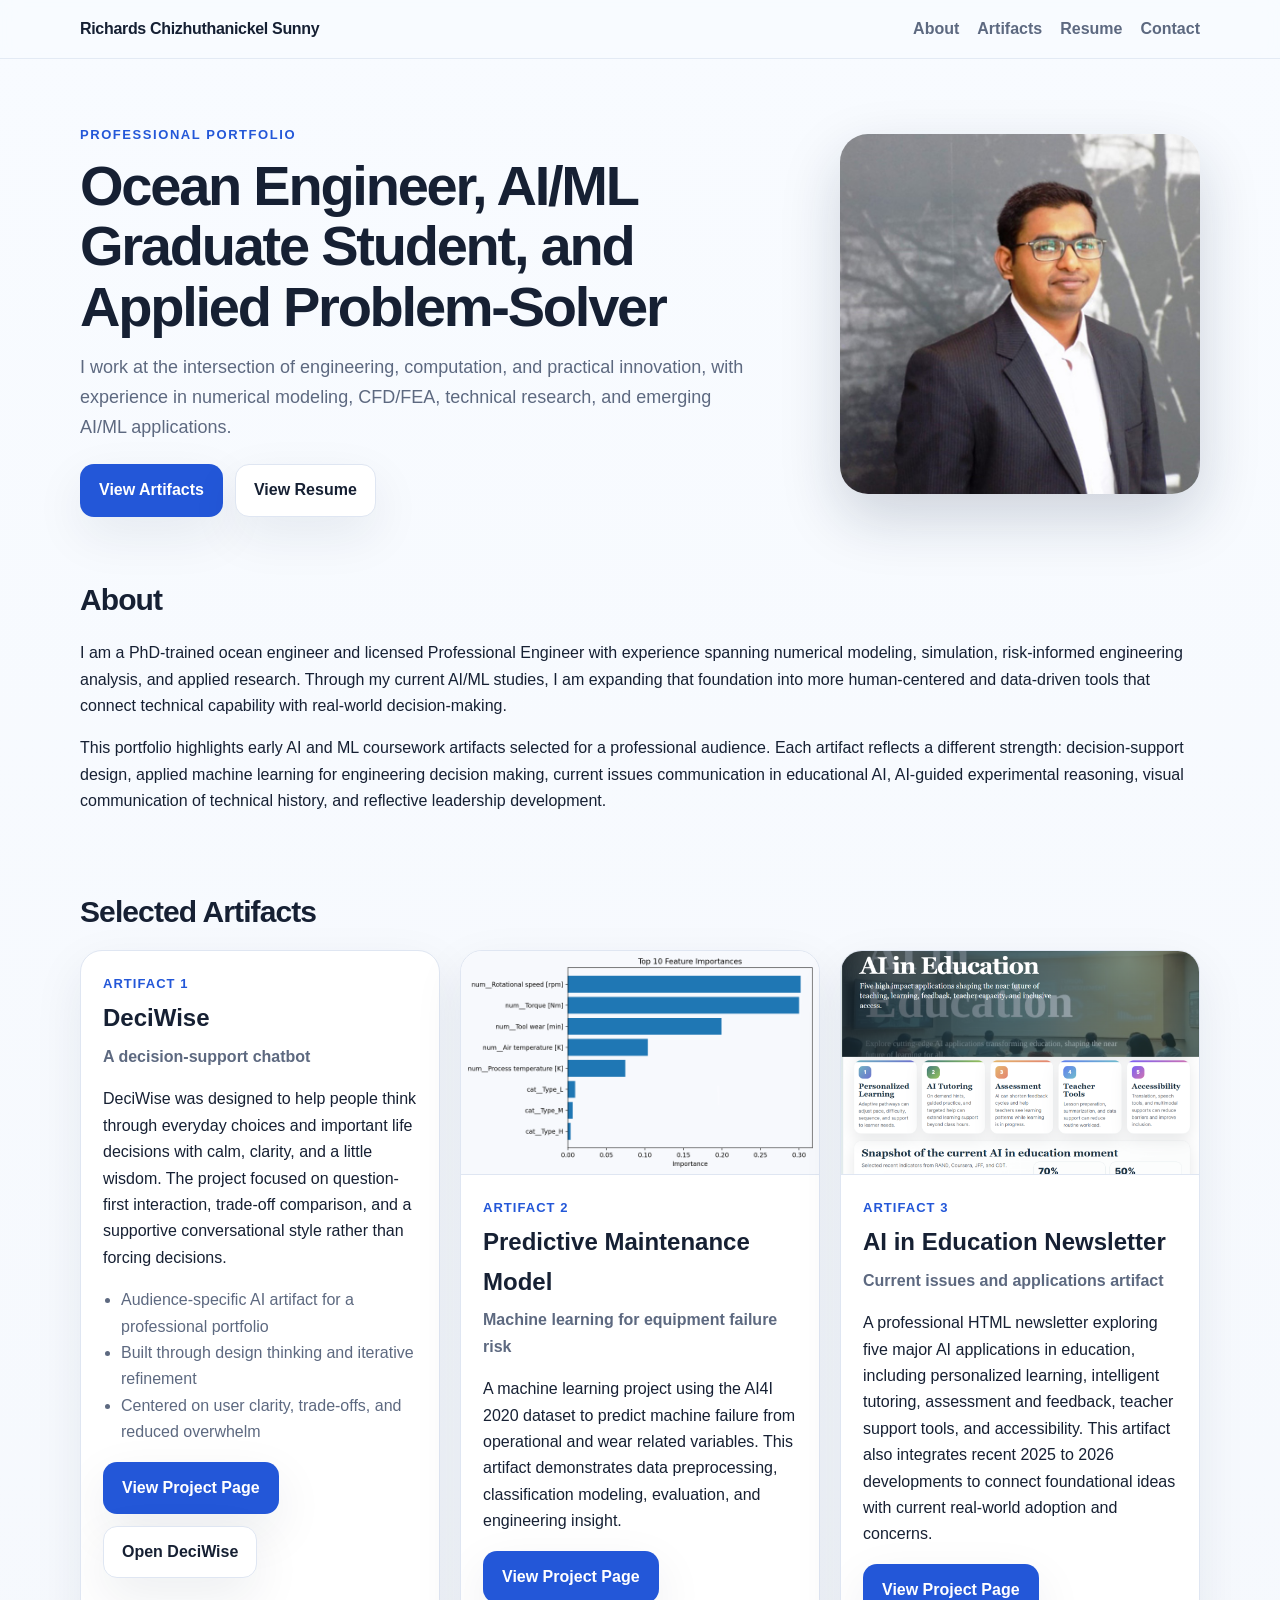
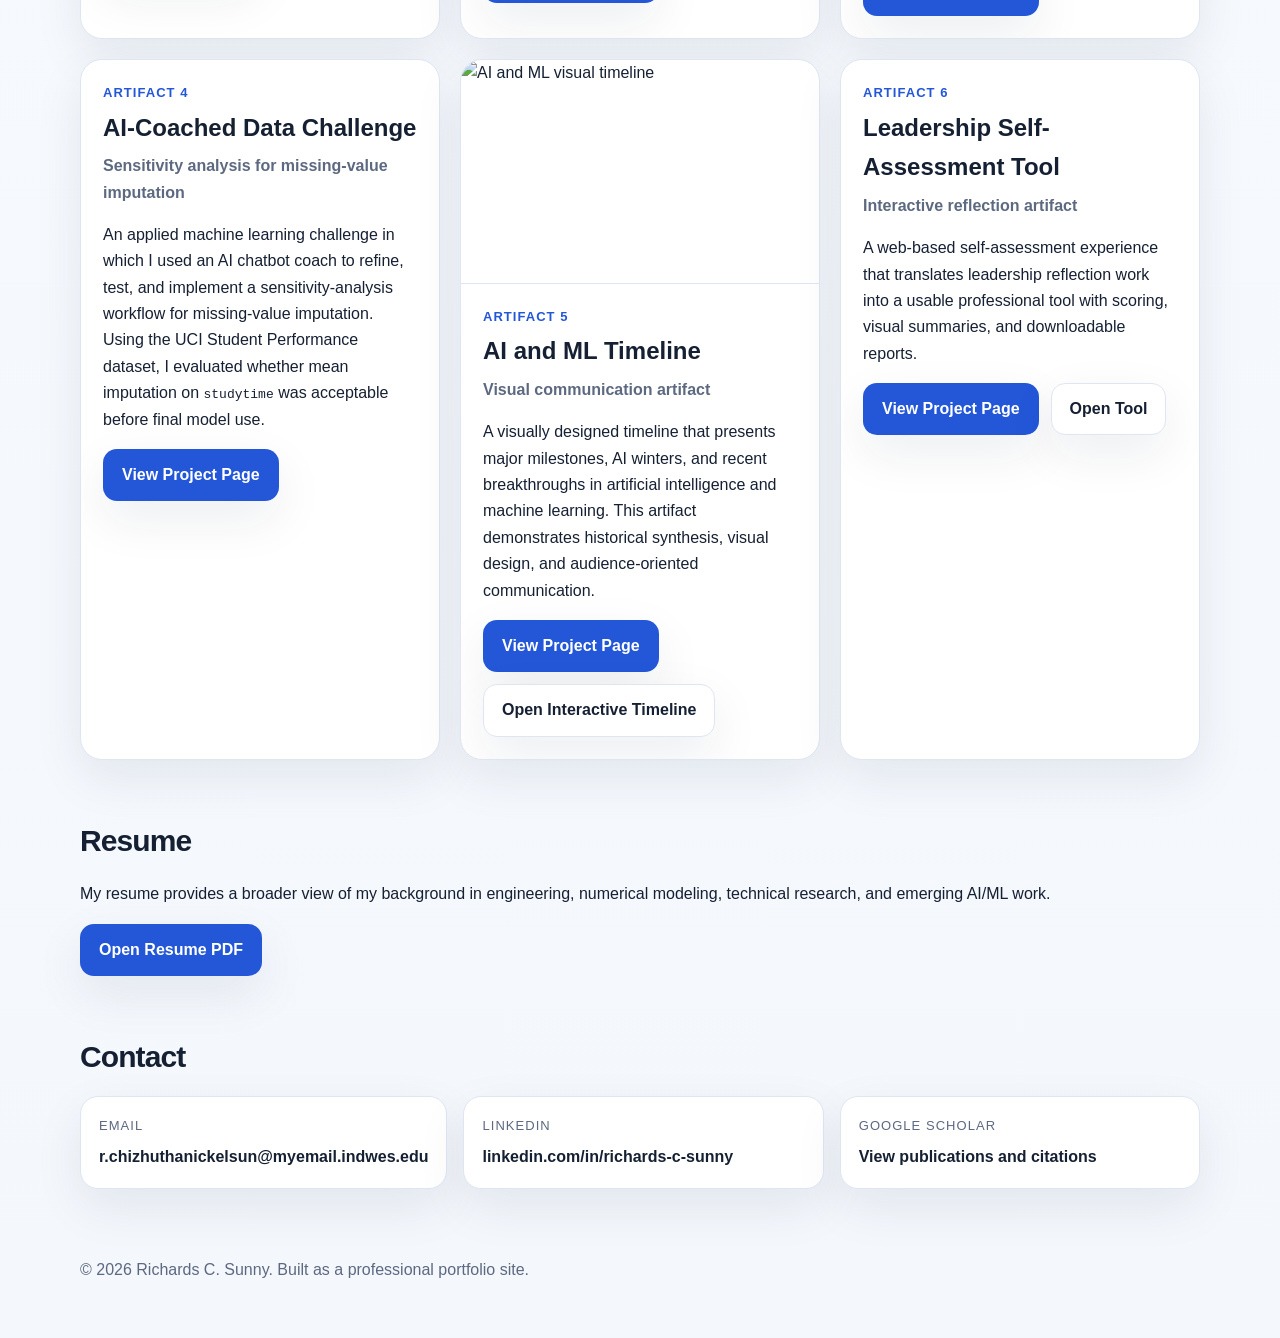
==== index.html @ 22b0094f "Update index.html" ====
<!DOCTYPE html>
<html lang="en">
<head>
  <meta charset="UTF-8" />
  <meta name="viewport" content="width=device-width, initial-scale=1.0" />
  <title>Richards Chizhuthanickel Sunny | Portfolio</title>
  <link rel="stylesheet" href="styles.css" />
</head>
<body>
  <header class="site-header">
    <div class="container nav">
      <div class="brand">Richards Chizhuthanickel Sunny</div>
      <nav>
        <a href="#about">About</a>
        <a href="#artifacts">Artifacts</a>
        <a href="#resume">Resume</a>
        <a href="#contact">Contact</a>
      </nav>
    </div>
  </header>

  <main>
    <section class="hero container">
      <div class="hero-text">
        <p class="eyebrow">Professional Portfolio</p>
        <h1>Ocean Engineer, AI/ML Graduate Student, and Applied Problem-Solver</h1>
        <p class="lead">
          I work at the intersection of engineering, computation, and practical innovation, with experience in numerical modeling,
          CFD/FEA, technical research, and emerging AI/ML applications.
        </p>
        <div class="hero-actions">
          <a class="button primary" href="#artifacts">View Artifacts</a>
          <a class="button" href="assets/Richards_C_Sunny_Resume.pdf" target="_blank" rel="noopener">View Resume</a>
        </div>
      </div>
      <div class="hero-photo">
        <img src="assets/headshot.jpg" alt="Portrait of Richards C. Sunny" />
      </div>
    </section>

    <section id="about" class="container section">
      <h2>About</h2>
      <p>
        I am a PhD-trained ocean engineer and licensed Professional Engineer with experience spanning numerical modeling,
        simulation, risk-informed engineering analysis, and applied research. Through my current AI/ML studies, I am expanding
        that foundation into more human-centered and data-driven tools that connect technical capability with real-world decision-making.
      </p>
      <p>
        This portfolio highlights early AI and ML coursework artifacts selected for a professional audience. Each artifact reflects a different strength:
        decision-support design, applied machine learning for engineering decision making, current issues communication in educational AI,
        AI-guided experimental reasoning, visual communication of technical history, and reflective leadership development.
      </p>
    </section>

    <section id="artifacts" class="container section">
      <h2>Selected Artifacts</h2>
      <div class="cards">
        <article class="card featured">
          <div class="card-content">
            <p class="card-label">Artifact 1</p>
            <h3>DeciWise</h3>
            <p class="card-subtitle">A decision-support chatbot</p>
            <p>
              DeciWise was designed to help people think through everyday choices and important life decisions with calm,
              clarity, and a little wisdom. The project focused on question-first interaction, trade-off comparison, and a
              supportive conversational style rather than forcing decisions.
            </p>
            <ul>
              <li>Audience-specific AI artifact for a professional portfolio</li>
              <li>Built through design thinking and iterative refinement</li>
              <li>Centered on user clarity, trade-offs, and reduced overwhelm</li>
            </ul>
            <div class="card-actions">
              <a class="button primary" href="deciwise.html">View Project Page</a>
              <a class="button" href="https://chatgpt.com/g/g-69aca36753d48191b93fdb0dc4c5a4b3-deciwise" target="_blank" rel="noopener">Open DeciWise</a>
            </div>
          </div>
        </article>

        <article class="card">
          <img class="artifact-image" src="assets/ai4i_feature_importance.png" alt="Predictive maintenance feature importance plot" />
          <div class="card-content">
            <p class="card-label">Artifact 2</p>
            <h3>Predictive Maintenance Model</h3>
            <p class="card-subtitle">Machine learning for equipment failure risk</p>
            <p>
              A machine learning project using the AI4I 2020 dataset to predict machine failure from operational and wear related
              variables. This artifact demonstrates data preprocessing, classification modeling, evaluation, and engineering insight.
            </p>
            <div class="card-actions">
              <a class="button primary" href="predictive_maintenance.html">View Project Page</a>
            </div>
          </div>
        </article>

        <article class="card">
          <img class="artifact-image" src="assets/ai_education_newsletter_preview.png" alt="AI in Education newsletter preview" />
          <div class="card-content">
            <p class="card-label">Artifact 3</p>
            <h3>AI in Education Newsletter</h3>
            <p class="card-subtitle">Current issues and applications artifact</p>
            <p>
              A professional HTML newsletter exploring five major AI applications in education, including personalized learning,
              intelligent tutoring, assessment and feedback, teacher support tools, and accessibility. This artifact also integrates
              recent 2025 to 2026 developments to connect foundational ideas with current real-world adoption and concerns.
            </p>
            <div class="card-actions">
              <a class="button primary" href="education_newsletter.html">View Project Page</a>
            </div>
          </div>
        </article>

        <article class="card">
          <div class="card-content">
            <p class="card-label">Artifact 4</p>
            <h3>AI-Coached Data Challenge</h3>
            <p class="card-subtitle">Sensitivity analysis for missing-value imputation</p>
            <p>
              An applied machine learning challenge in which I used an AI chatbot coach to refine, test, and implement
              a sensitivity-analysis workflow for missing-value imputation. Using the UCI Student Performance dataset,
              I evaluated whether mean imputation on <code>studytime</code> was acceptable before final model use.
            </p>
            <div class="card-actions">
              <a class="button primary" href="artifact4-ai-coached-data-challenge.html">View Project Page</a>
            </div>
          </div>
        </article>

        <article class="card">
          <img class="artifact-image" src="assets/ai_ml_timeline.png" alt="AI and ML visual timeline" />
          <div class="card-content">
            <p class="card-label">Artifact 5</p>
            <h3>AI and ML Timeline</h3>
            <p class="card-subtitle">Visual communication artifact</p>
            <p>
              A visually designed timeline that presents major milestones, AI winters, and recent breakthroughs in artificial intelligence
              and machine learning. This artifact demonstrates historical synthesis, visual design, and audience-oriented communication.
            </p>
            <div class="card-actions">
              <a class="button primary" href="timeline.html">View Project Page</a>
              <a class="button" href="timeline_interactive.html">Open Interactive Timeline</a>
            </div>
          </div>
        </article>

        <article class="card">
          <div class="card-content">
            <p class="card-label">Artifact 6</p>
            <h3>Leadership Self-Assessment Tool</h3>
            <p class="card-subtitle">Interactive reflection artifact</p>
            <p>
              A web-based self-assessment experience that translates leadership reflection work into a usable professional tool with
              scoring, visual summaries, and downloadable reports.
            </p>
            <div class="card-actions">
              <a class="button primary" href="leadership.html">View Project Page</a>
              <a class="button" href="leadership_tool.html">Open Tool</a>
            </div>
          </div>
        </article>
      </div>
    </section>

    <section id="resume" class="container section">
      <h2>Resume</h2>
      <p>
        My resume provides a broader view of my background in engineering, numerical modeling, technical research, and emerging AI/ML work.
      </p>
      <a class="button primary" href="assets/Richards_C_Sunny_Resume.pdf" target="_blank" rel="noopener">Open Resume PDF</a>
    </section>

    <section id="contact" class="container section contact">
      <h2>Contact</h2>
      <div class="contact-grid">
        <a class="contact-card" href="mailto:r.chizhuthanickelsun@myemail.indwes.edu">
          <span class="contact-label">Email</span>
          <strong>r.chizhuthanickelsun@myemail.indwes.edu</strong>
        </a>
        <a class="contact-card" href="https://www.linkedin.com/in/richards-c-sunny" target="_blank" rel="noopener">
          <span class="contact-label">LinkedIn</span>
          <strong>linkedin.com/in/richards-c-sunny</strong>
        </a>
        <a class="contact-card" href="https://scholar.google.com/citations?user=VUXYkFkAAAAJ&hl=en&oi=ao" target="_blank" rel="noopener">
          <span class="contact-label">Google Scholar</span>
          <strong>View publications and citations</strong>
        </a>
      </div>
    </section>
  </main>

  <footer class="site-footer">
    <div class="container">
      <p>© 2026 Richards C. Sunny. Built as a professional portfolio site.</p>
    </div>
  </footer>
</body>
</html>
---- styles.css ----
:root {
  --bg: #f6f8fc;
  --surface: #ffffff;
  --surface-2: #f2f5fb;
  --text: #162033;
  --muted: #5d6980;
  --line: #dfe6f2;
  --accent: #2357d8;
  --accent-dark: #163d9d;
  --shadow: 0 18px 50px rgba(17, 32, 70, 0.08);
  --radius: 22px;
}

* { box-sizing: border-box; }
html { scroll-behavior: smooth; }
body {
  margin: 0;
  font-family: Inter, Arial, sans-serif;
  color: var(--text);
  background: linear-gradient(180deg, #f8fbff 0%, #f4f7fc 100%);
  line-height: 1.65;
}

.container {
  width: min(1120px, calc(100% - 32px));
  margin: 0 auto;
}

.site-header {
  position: sticky;
  top: 0;
  background: rgba(248, 251, 255, 0.88);
  backdrop-filter: blur(10px);
  border-bottom: 1px solid rgba(223, 230, 242, 0.8);
  z-index: 10;
}

.nav {
  display: flex;
  justify-content: space-between;
  align-items: center;
  padding: 16px 0;
}

.brand {
  font-weight: 800;
  letter-spacing: -0.02em;
}

nav {
  display: flex;
  gap: 18px;
  flex-wrap: wrap;
}

nav a {
  text-decoration: none;
  color: var(--muted);
  font-weight: 600;
}

nav a:hover { color: var(--accent); }

.hero {
  display: grid;
  grid-template-columns: 1.35fr 0.8fr;
  gap: 36px;
  align-items: center;
  padding: 52px 0 30px;
}

.eyebrow {
  color: var(--accent);
  text-transform: uppercase;
  font-size: 13px;
  letter-spacing: 0.12em;
  font-weight: 700;
  margin-bottom: 10px;
}

h1 {
  font-size: clamp(34px, 5vw, 56px);
  line-height: 1.08;
  margin: 0 0 16px;
  letter-spacing: -0.04em;
}

.lead {
  font-size: 18px;
  color: var(--muted);
  margin: 0 0 22px;
  max-width: 720px;
}

.hero-actions,
.card-actions {
  display: flex;
  gap: 12px;
  flex-wrap: wrap;
}

.button {
  display: inline-flex;
  align-items: center;
  justify-content: center;
  text-decoration: none;
  padding: 12px 18px;
  border-radius: 14px;
  border: 1px solid var(--line);
  color: var(--text);
  background: var(--surface);
  font-weight: 700;
  box-shadow: var(--shadow);
}

.button.primary {
  background: var(--accent);
  color: #fff;
  border-color: transparent;
}

.button.primary:hover { background: var(--accent-dark); }
.button:hover { transform: translateY(-1px); }

.hero-photo img {
  width: 100%;
  max-width: 360px;
  border-radius: 28px;
  display: block;
  margin-left: auto;
  box-shadow: 0 24px 60px rgba(18, 32, 62, 0.18);
}

.section {
  padding: 28px 0;
}

.section h2 {
  font-size: 30px;
  margin: 0 0 14px;
  letter-spacing: -0.03em;
}

.cards {
  display: grid;
  grid-template-columns: repeat(3, 1fr);
  gap: 20px;
}

.card {
  background: var(--surface);
  border: 1px solid var(--line);
  border-radius: var(--radius);
  box-shadow: var(--shadow);
  overflow: hidden;
}

.card.featured {
  grid-column: span 1;
}

.card-content {
  padding: 22px;
}

.card-label {
  margin: 0 0 4px;
  color: var(--accent);
  font-weight: 700;
  font-size: 13px;
  text-transform: uppercase;
  letter-spacing: 0.08em;
}

.card h3 {
  margin: 0 0 6px;
  font-size: 24px;
}

.card-subtitle {
  margin: 0 0 12px;
  color: var(--muted);
  font-weight: 600;
}

.artifact-image {
  width: 100%;
  aspect-ratio: 16 / 10;
  object-fit: cover;
  display: block;
  border-bottom: 1px solid var(--line);
}

ul {
  padding-left: 18px;
  color: var(--muted);
}

.muted { color: var(--muted); }

.contact-grid {
  display: grid;
  grid-template-columns: repeat(3, 1fr);
  gap: 16px;
}

.contact-card {
  text-decoration: none;
  color: var(--text);
  background: var(--surface);
  border: 1px solid var(--line);
  border-radius: 18px;
  padding: 18px;
  box-shadow: var(--shadow);
}

.contact-label {
  display: block;
  color: var(--muted);
  font-size: 13px;
  margin-bottom: 8px;
  text-transform: uppercase;
  letter-spacing: 0.08em;
}

.site-footer {
  padding: 24px 0 38px;
  color: var(--muted);
}

@media (max-width: 920px) {
  .hero,
  .cards,
  .contact-grid {
    grid-template-columns: 1fr;
  }

  .hero-photo img {
    margin: 0;
    max-width: 280px;
  }
}


.project-hero-grid {
  display: grid;
  grid-template-columns: 1.3fr 0.8fr;
  gap: 24px;
  align-items: start;
}

.project-summary h3 {
  margin: 14px 0 4px;
  font-size: 18px;
}

.meta-chips {
  display: flex;
  flex-wrap: wrap;
  gap: 10px;
  margin: 18px 0 22px;
}

.meta-chip {
  display: inline-flex;
  padding: 8px 12px;
  border-radius: 999px;
  background: var(--surface);
  border: 1px solid var(--line);
  color: var(--muted);
  font-weight: 600;
  font-size: 14px;
}

.project-layout {
  display: grid;
  grid-template-columns: 1.35fr 0.65fr;
  gap: 22px;
  align-items: start;
}

.project-main, .project-side {
  display: grid;
  gap: 20px;
}

.project-block {
  background: var(--surface);
  border: 1px solid var(--line);
  border-radius: var(--radius);
  box-shadow: var(--shadow);
  padding: 24px;
}

.project-block h2 {
  margin: 0 0 12px;
  font-size: 26px;
}

.two-col {
  display: grid;
  grid-template-columns: 1fr 1fr;
  gap: 18px;
}

.steps {
  display: grid;
  gap: 12px;
}

.step {
  padding: 14px 16px;
  background: var(--surface-2);
  border-radius: 16px;
  border: 1px solid var(--line);
}

.side-panel {
  position: sticky;
  top: 88px;
}

.project-actions {
  margin-top: 6px;
}

@media (max-width: 920px) {
  .project-hero-grid,
  .project-layout,
  .two-col {
    grid-template-columns: 1fr;
  }

  .side-panel {
    position: static;
  }
}


/* Shared project pages */
.project-layout {
  display: grid;
  grid-template-columns: 1.3fr 0.72fr;
  gap: 24px;
  align-items: start;
}
.project-main, .project-side { min-width: 0; }
.project-block {
  background: var(--surface);
  border: 1px solid var(--line);
  border-radius: var(--radius);
  box-shadow: var(--shadow);
  padding: 24px;
  margin-bottom: 18px;
}
.project-block h2 { margin-top: 0; font-size: 24px; }
.project-block.two-col {
  display: grid;
  grid-template-columns: 1fr 1fr;
  gap: 18px;
}
.project-actions { margin-top: 18px; }
.meta-chip {
  display: inline-flex;
  align-items: center;
  padding: 8px 12px;
  border-radius: 999px;
  background: var(--surface-2);
  border: 1px solid var(--line);
  font-size: 13px;
  font-weight: 700;
  color: var(--accent-dark);
}
.steps { display: grid; gap: 10px; }
.step {
  background: var(--surface-2);
  border: 1px solid var(--line);
  border-radius: 16px;
  padding: 14px 16px;
}
.side-panel { margin-bottom: 16px; }
.gallery {
  display: grid;
  grid-template-columns: 1.1fr 0.9fr;
  gap: 18px;
}
.gallery img {
  width: 100%;
  display: block;
  border-radius: 18px;
  border: 1px solid var(--line);
  box-shadow: var(--shadow);
}
.callout {
  background: #f7faff;
  border-left: 4px solid var(--accent);
  padding: 14px 16px;
  border-radius: 14px;
}
.artifact-frame {
  width: 100%;
  min-height: 620px;
  border: 1px solid var(--line);
  border-radius: 18px;
  overflow: hidden;
  background: #fff;
}
.artifact-frame iframe {
  width: 100%;
  min-height: 620px;
  border: 0;
}
.info-list {
  display: grid;
  gap: 12px;
}
.info-list div {
  background: var(--surface-2);
  border: 1px solid var(--line);
  border-radius: 14px;
  padding: 14px 16px;
}
.assessment-shell {
  background: var(--surface);
  border: 1px solid var(--line);
  border-radius: 24px;
  box-shadow: var(--shadow);
  padding: 22px;
}
.assessment-toolbar {
  display: flex;
  justify-content: space-between;
  gap: 12px;
  flex-wrap: wrap;
  margin-bottom: 18px;
}
.pill-group { display: flex; gap: 10px; flex-wrap: wrap; }
.pill {
  border: 1px solid var(--line);
  background: var(--surface-2);
  border-radius: 999px;
  padding: 10px 14px;
  cursor: pointer;
  font-weight: 700;
}
.pill.active { background: #e9f0ff; color: var(--accent-dark); border-color: #bfd2ff; }
.qa-card {
  border: 1px solid var(--line);
  border-radius: 18px;
  overflow: hidden;
  margin-bottom: 14px;
}
.qa-head {
  background: var(--surface-2);
  padding: 14px 16px;
  font-weight: 700;
}
.qa-body { padding: 16px; }
.scale-row { display: flex; gap: 8px; flex-wrap: wrap; margin-top: 10px; }
.scale-row label { cursor: pointer; }
.scale-row input { display: none; }
.scale-row span {
  display: inline-flex;
  width: 38px;
  height: 38px;
  align-items: center;
  justify-content: center;
  border-radius: 12px;
  border: 1px solid var(--line);
  background: var(--surface-2);
  font-weight: 700;
}
.scale-row input:checked + span { background: var(--accent); color: #fff; border-color: var(--accent); }
.report-grid {
  display: grid;
  grid-template-columns: 0.8fr 1.2fr;
  gap: 16px;
  margin-top: 16px;
}
.score-circle {
  width: 180px;
  height: 180px;
  margin: 0 auto;
  border-radius: 50%;
  display: grid;
  place-items: center;
  background: conic-gradient(var(--accent) 0deg, #b9cdfd 180deg, #edf2fc 180deg 360deg);
  position: relative;
}
.score-circle::after {
  content: '';
  width: 112px;
  height: 112px;
  position: absolute;
  background: white;
  border-radius: 50%;
  border: 1px solid var(--line);
}
.score-circle .inner { position: relative; z-index: 1; text-align: center; }
.score-circle .big { font-size: 30px; font-weight: 800; }
.bar-stack { display: grid; gap: 12px; }
.bar-item .label { font-size: 14px; color: var(--muted); margin-bottom: 6px; }
.bar-rail { height: 12px; border-radius: 999px; background: var(--surface-2); overflow: hidden; }
.bar-fill { height: 100%; background: linear-gradient(90deg, var(--accent), #8cabff); }
.small-note { color: var(--muted); font-size: 14px; }
@media (max-width: 920px) {
  .project-layout, .project-block.two-col, .gallery, .report-grid { grid-template-columns: 1fr; }
}
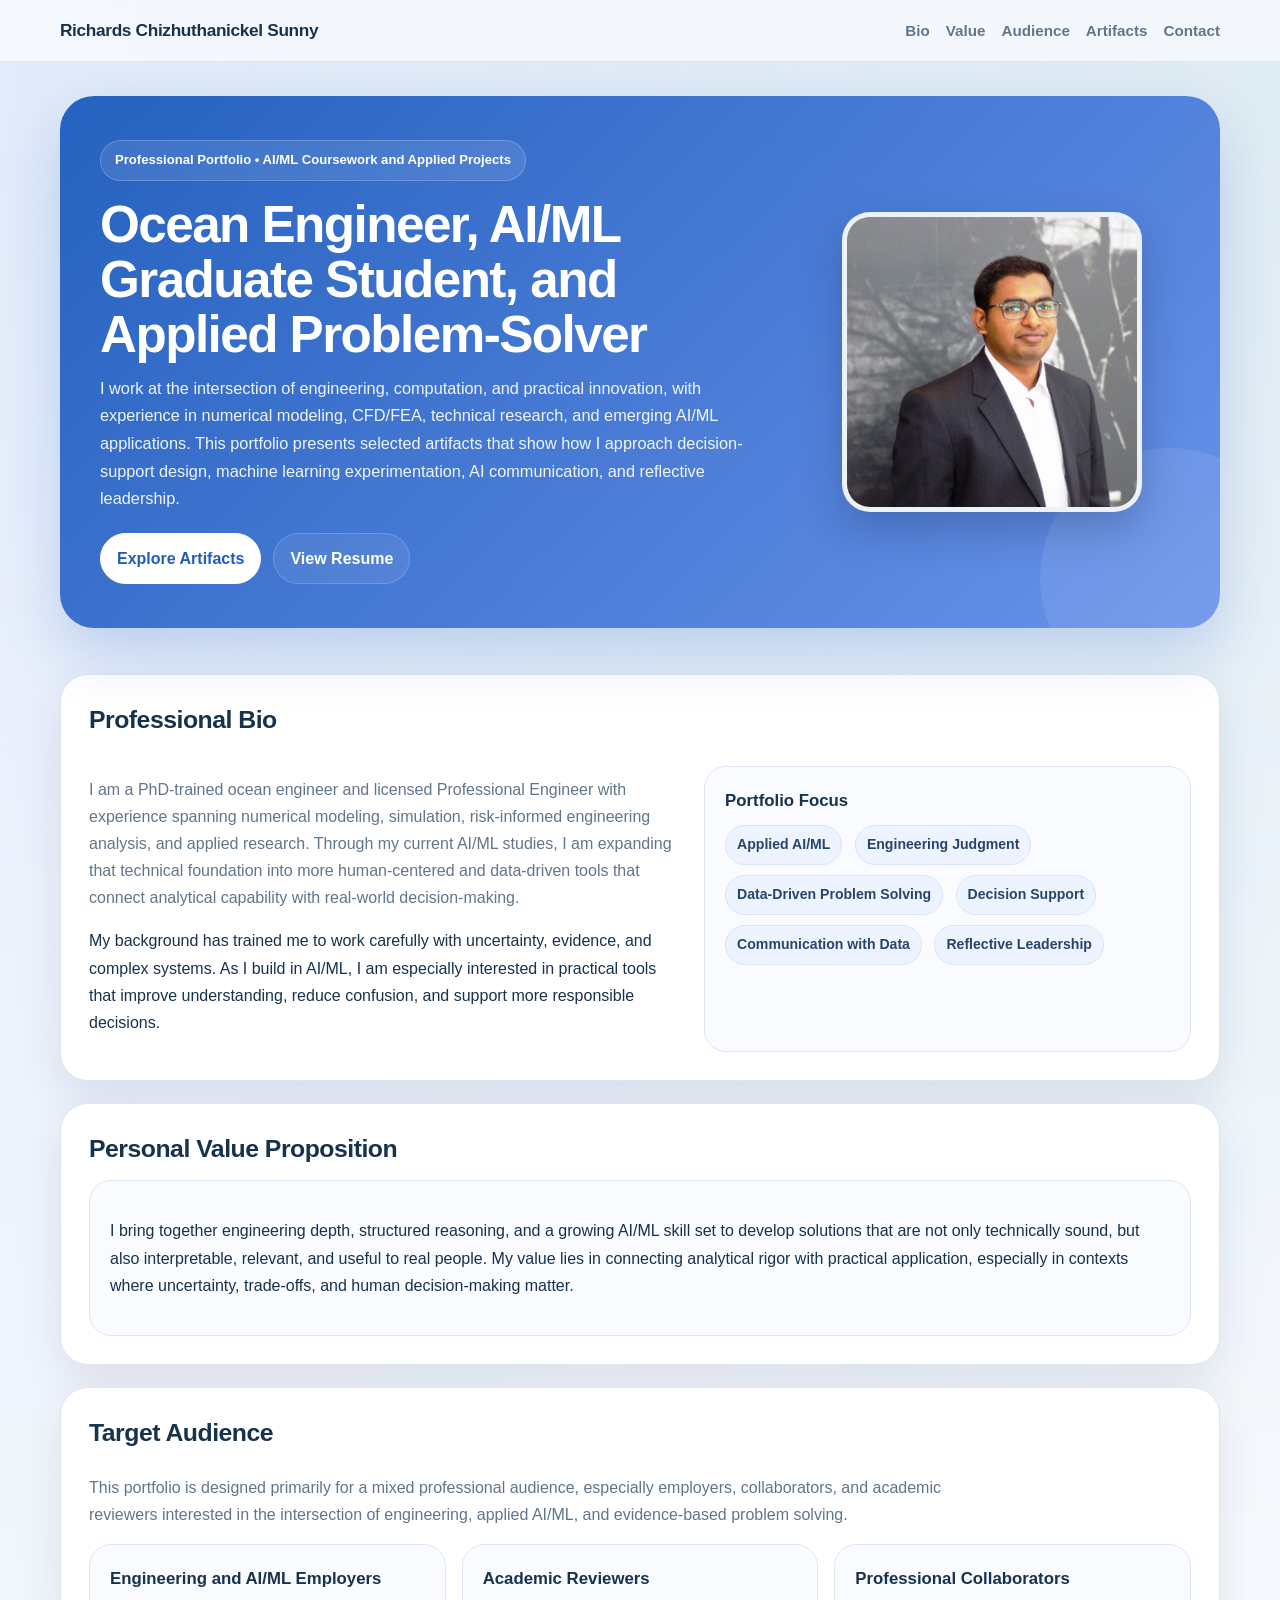
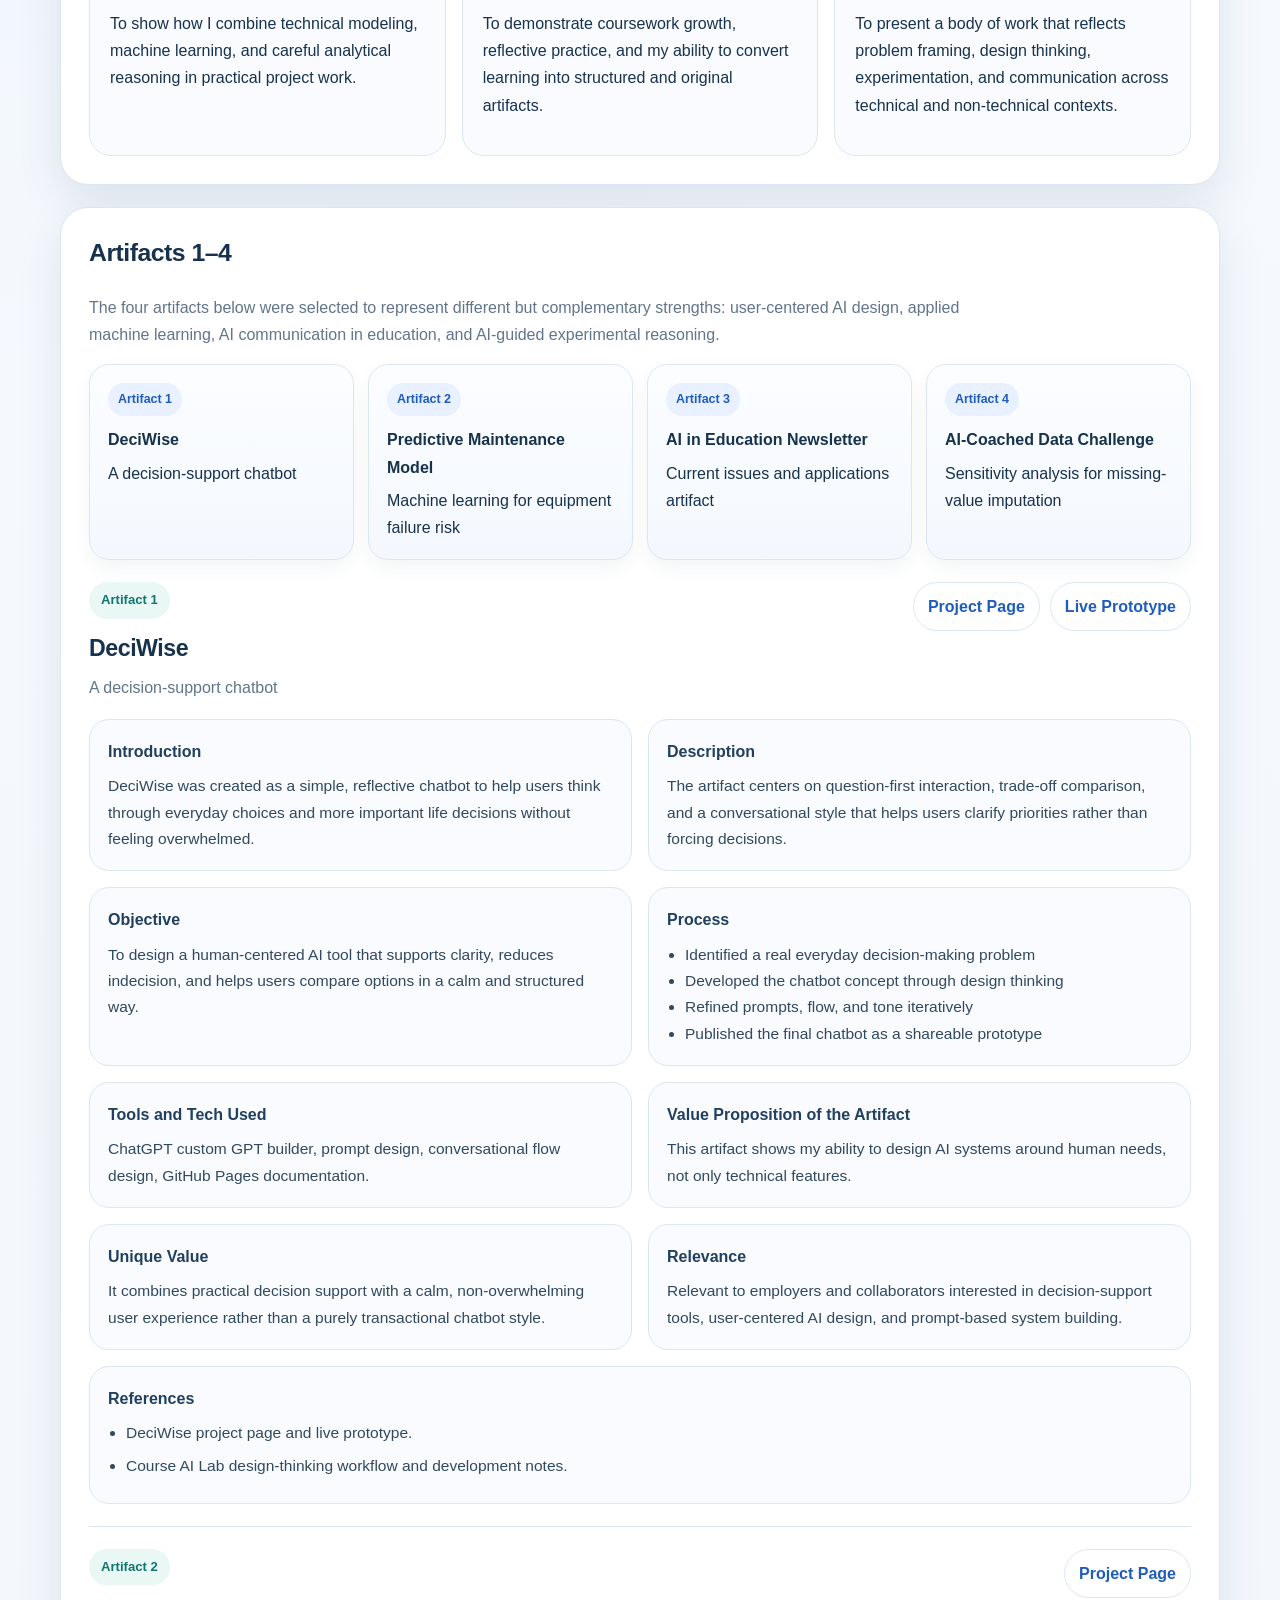
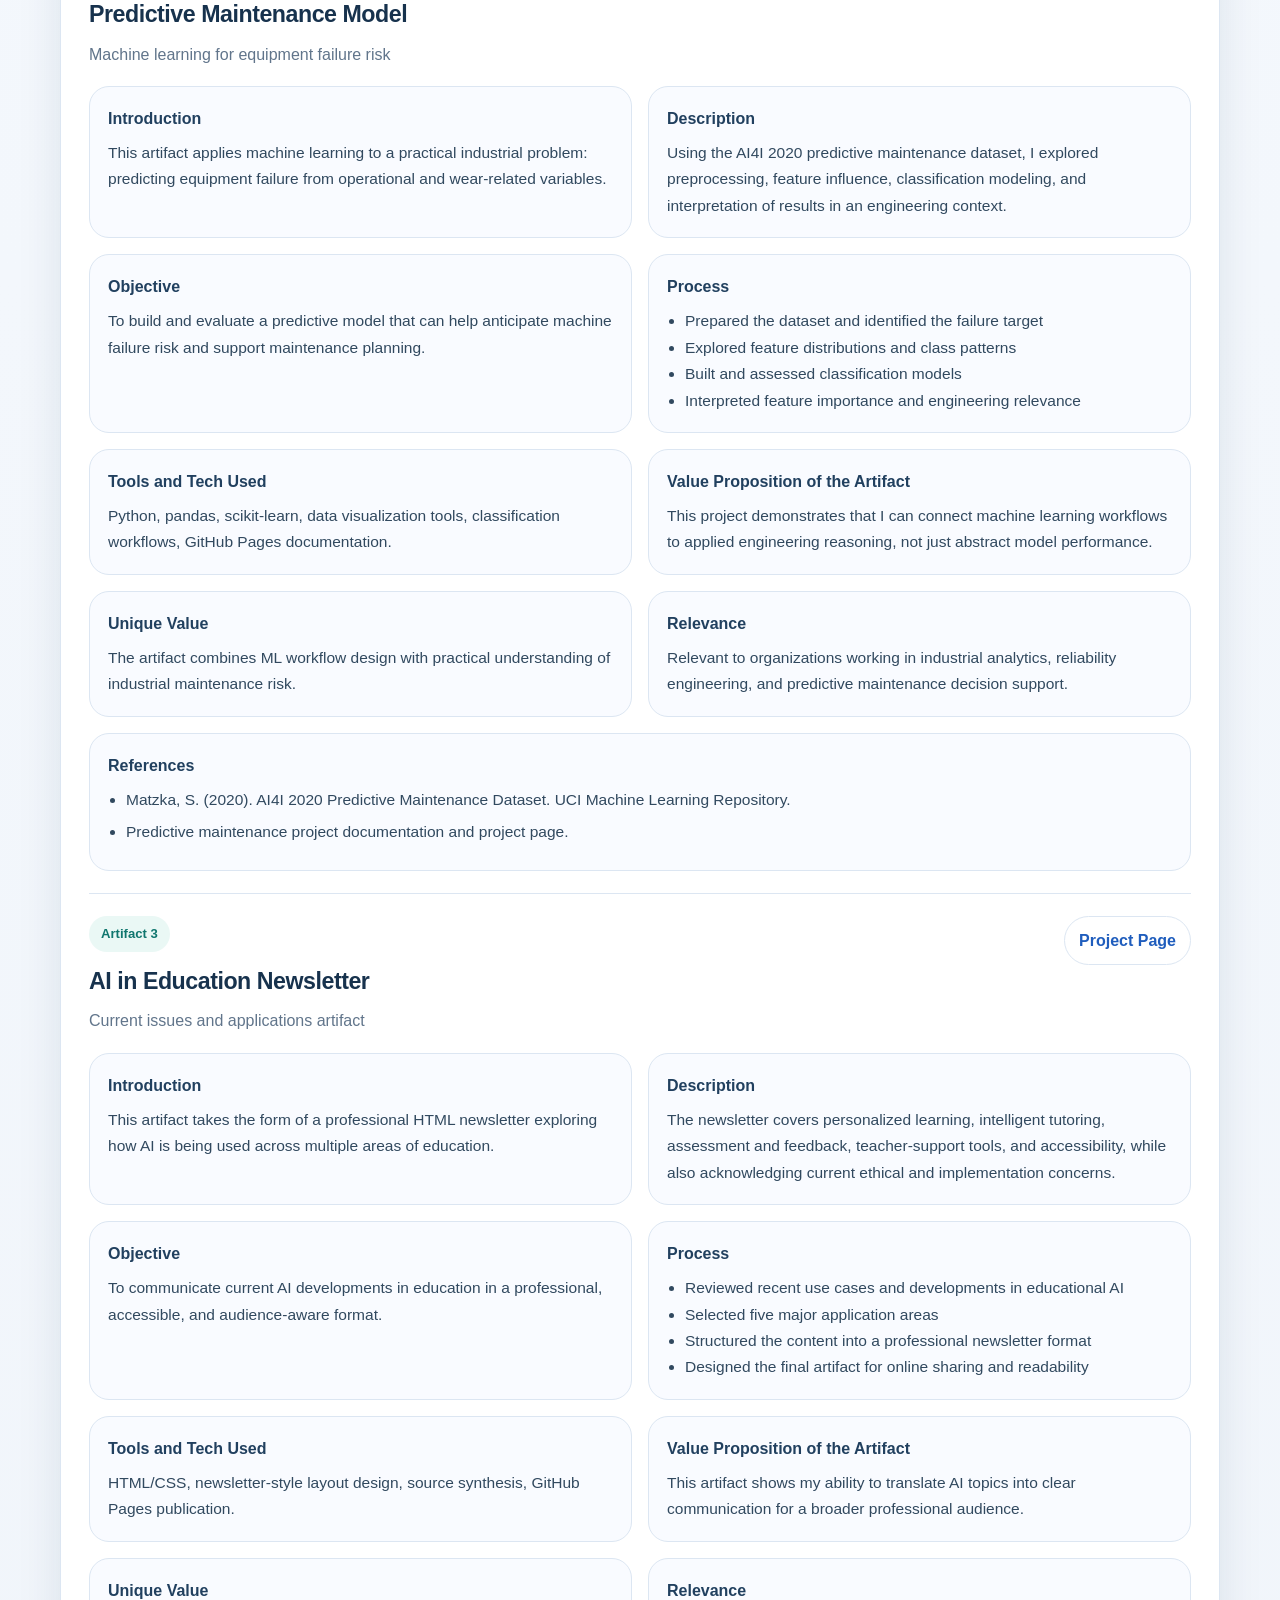
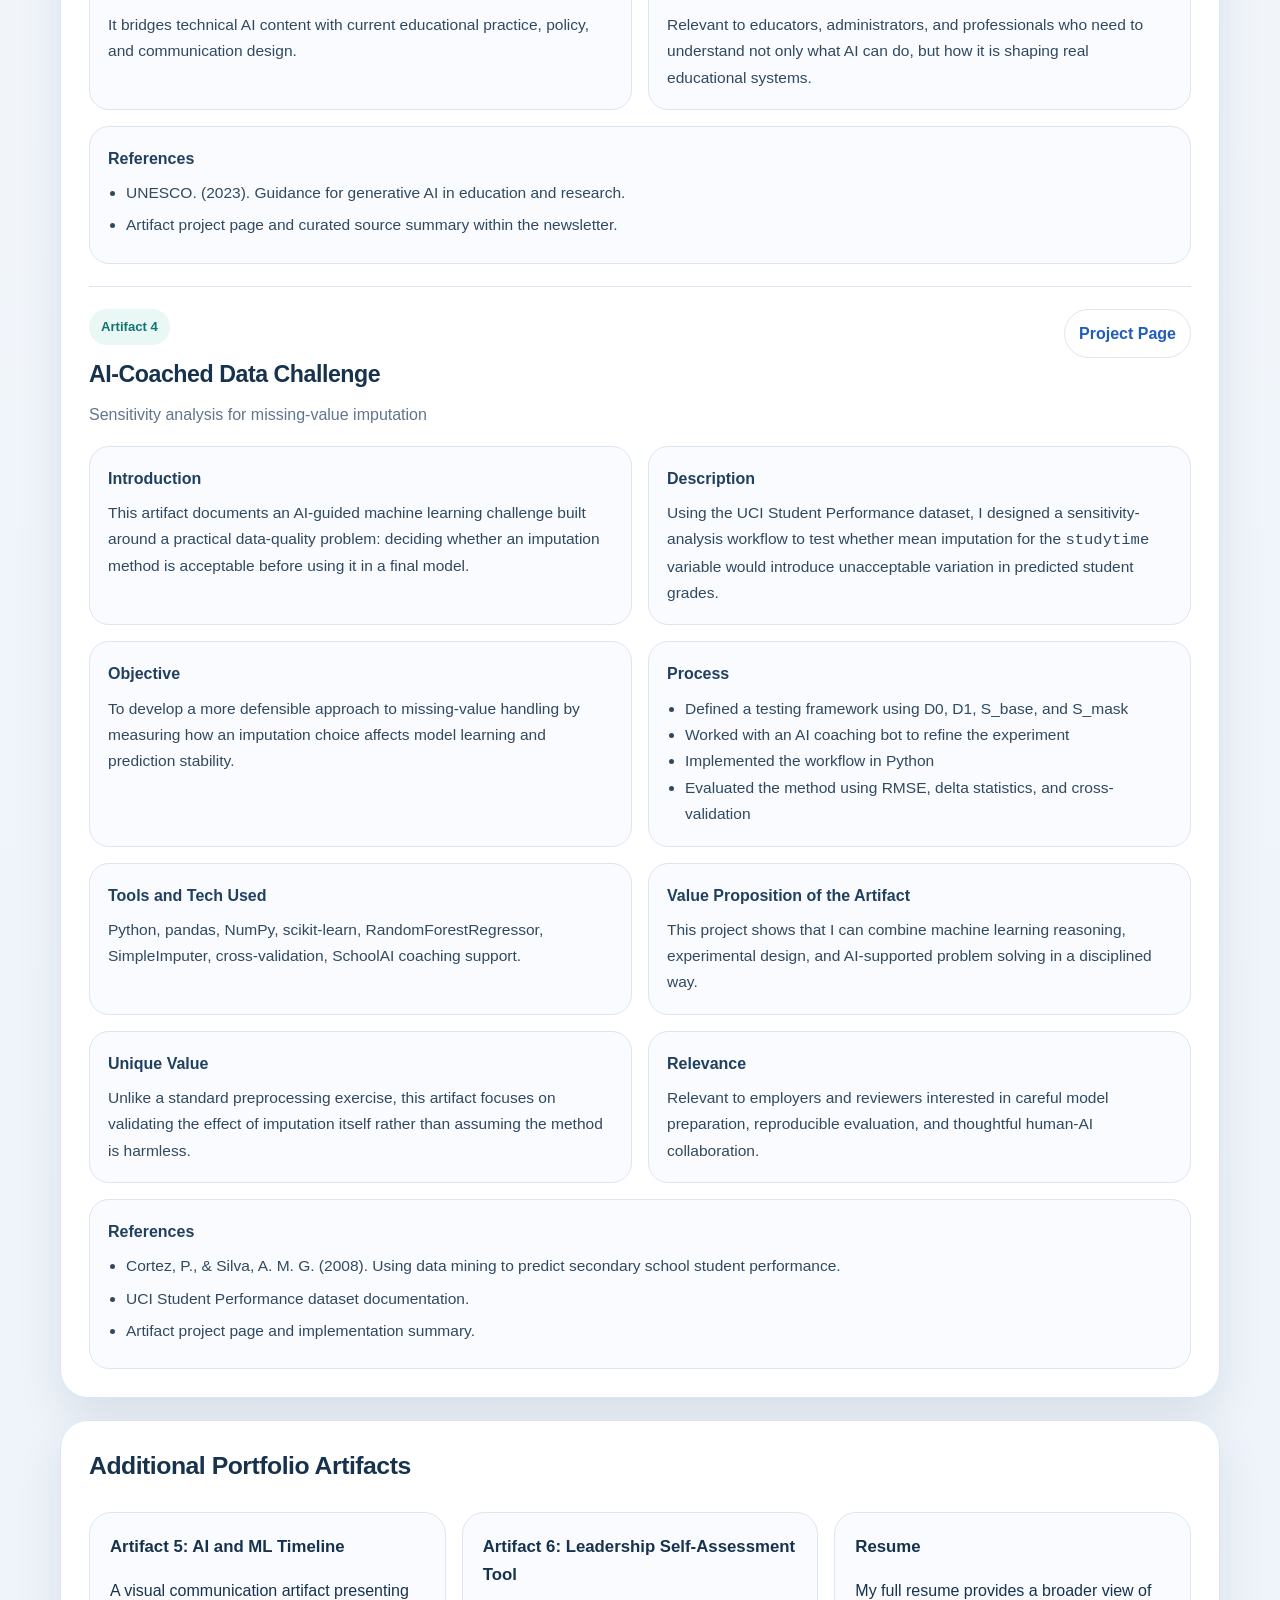
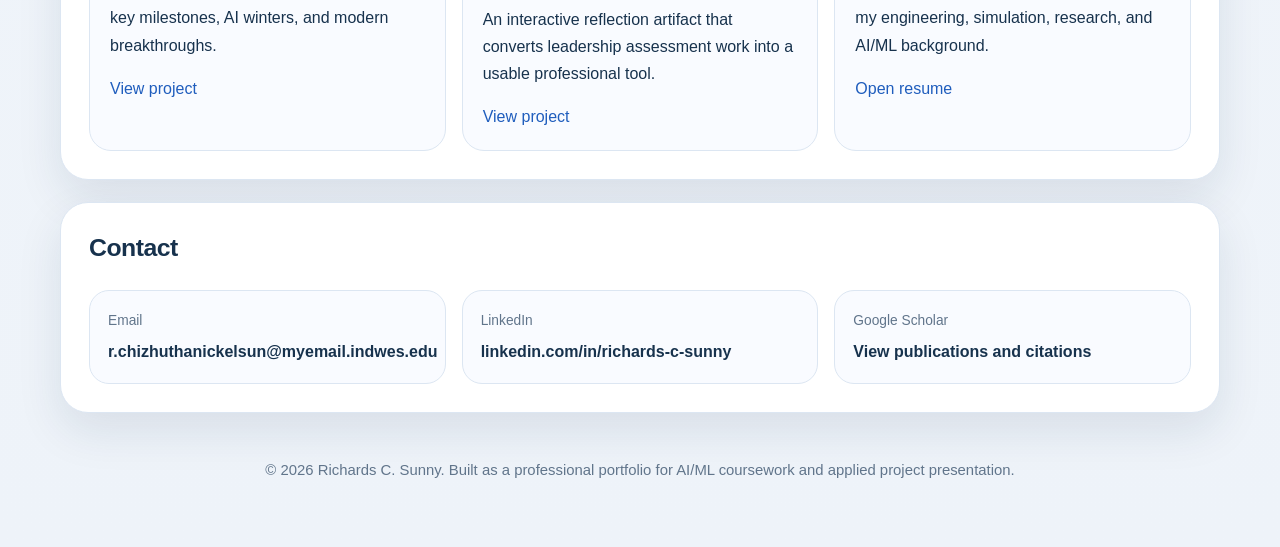
==== commit 0daaf594: "Update index.html" ====
--- a/index.html
+++ b/index.html
@@ -3,194 +3,288 @@
 <head>
   <meta charset="UTF-8" />
   <meta name="viewport" content="width=device-width, initial-scale=1.0" />
-  <title>Richards Chizhuthanickel Sunny | Portfolio</title>
-  <link rel="stylesheet" href="styles.css" />
+  <title>Richards Chizhuthanickel Sunny | Professional Portfolio</title>
+  <style>
+    :root{
+      --bg:#f4f7fb;--panel:#ffffff;--panel-soft:#f9fbff;--line:#dce6f2;--text:#17324d;--muted:#61758b;
+      --primary:#1f5dbd;--primary-2:#5b88e8;--accent:#0f766e;--accent-soft:#eaf8f5;
+      --shadow:0 18px 45px rgba(23,50,77,.10);--radius:24px;--max:1160px;
+    }
+    *{box-sizing:border-box} html{scroll-behavior:smooth}
+    body{
+      margin:0;font-family:"Inter","Segoe UI",Roboto,Arial,sans-serif;color:var(--text);line-height:1.7;
+      background:radial-gradient(circle at top left, rgba(91,136,232,.13), transparent 28%),
+                 radial-gradient(circle at top right, rgba(15,118,110,.08), transparent 22%),
+                 linear-gradient(180deg,#f8fbff 0%, #eef3f9 100%);
+    }
+    a{color:var(--primary);text-decoration:none} a:hover{text-decoration:underline}
+    .container{width:min(var(--max), calc(100% - 32px));margin:0 auto}
+    .site-header{position:sticky;top:0;z-index:100;backdrop-filter: blur(12px);background:rgba(248,251,255,.82);border-bottom:1px solid rgba(220,230,242,.9)}
+    .nav{display:flex;align-items:center;justify-content:space-between;gap:18px;padding:16px 0}
+    .brand{font-weight:800;letter-spacing:-.02em;font-size:1.08rem}
+    nav{display:flex;flex-wrap:wrap;gap:16px} nav a{color:var(--muted);font-weight:600;font-size:.95rem}
+    .hero-wrap{padding:34px 0 24px}
+    .hero{background:linear-gradient(135deg, rgba(31,93,189,.97), rgba(91,136,232,.90));color:#fff;border-radius:34px;overflow:hidden;position:relative;box-shadow:0 25px 60px rgba(31,93,189,.22);padding:44px 40px}
+    .hero::after{content:"";position:absolute;right:-80px;bottom:-80px;width:260px;height:260px;border-radius:50%;background:rgba(255,255,255,.09)}
+    .hero-grid{display:grid;grid-template-columns:1.35fr .75fr;gap:28px;align-items:center;position:relative;z-index:1}
+    .eyebrow{display:inline-block;padding:8px 14px;border-radius:999px;background:rgba(255,255,255,.10);border:1px solid rgba(255,255,255,.20);font-size:.82rem;font-weight:700;margin-bottom:16px}
+    h1{margin:0 0 12px;font-size:clamp(2.1rem, 4vw, 3.35rem);line-height:1.08;letter-spacing:-.03em}
+    .hero p{margin:0 0 16px;color:rgba(255,255,255,.92);font-size:1.02rem}
+    .hero-actions{display:flex;flex-wrap:wrap;gap:12px;margin-top:20px}
+    .button{display:inline-flex;align-items:center;justify-content:center;padding:11px 16px;border-radius:999px;font-weight:700;border:1px solid rgba(255,255,255,.18);background:rgba(255,255,255,.08);color:#fff;text-decoration:none}
+    .button.primary{background:#fff;color:var(--primary);border-color:#fff}
+    .hero-photo{display:flex;justify-content:center}
+    .hero-photo img{width:min(300px, 100%);aspect-ratio:1/1;object-fit:cover;border-radius:28px;border:5px solid rgba(255,255,255,.20);box-shadow:0 18px 42px rgba(18,37,71,.25);background:#e8eef8}
+    .section{margin-top:22px;background:var(--panel);border:1px solid var(--line);border-radius:28px;box-shadow:var(--shadow);overflow:hidden}
+    .section-head{padding:24px 28px 10px}
+    .section-head h2{margin:0;font-size:1.55rem;letter-spacing:-.02em}
+    .section-body{padding:0 28px 28px}
+    .lead{color:var(--muted);margin-top:10px;max-width:900px}
+    .info-grid{display:grid;grid-template-columns:1.1fr .9fr;gap:20px;margin-top:14px}
+    .card{background:var(--panel-soft);border:1px solid var(--line);border-radius:22px;padding:20px;height:100%}
+    .card h3{margin:0 0 10px;font-size:1.05rem}
+    .pill{display:inline-block;padding:7px 11px;border-radius:999px;background:#eef4ff;color:#274569;border:1px solid #d8e4fb;font-size:.88rem;margin:0 8px 10px 0;font-weight:600}
+    .mini-grid{display:grid;grid-template-columns:repeat(3, minmax(0,1fr));gap:16px;margin-top:14px}
+    .artifact-nav{display:grid;grid-template-columns:repeat(4, minmax(0,1fr));gap:14px;margin-top:14px}
+    .artifact-link{display:block;padding:18px;border-radius:20px;background:linear-gradient(180deg,#fbfdff,#f4f8fe);border:1px solid var(--line);color:var(--text);text-decoration:none;transition:.18s ease;box-shadow:0 8px 18px rgba(23,50,77,.05)}
+    .artifact-link:hover{transform:translateY(-2px);text-decoration:none;box-shadow:0 12px 24px rgba(23,50,77,.09)}
+    .artifact-link .num{display:inline-block;padding:6px 10px;border-radius:999px;background:#e9f0ff;color:var(--primary);font-size:.78rem;font-weight:800;margin-bottom:10px}
+    .artifact-link strong{display:block;margin-bottom:6px;font-size:1rem}
+    .artifact{margin-top:22px;border-top:1px solid var(--line);padding-top:22px}
+    .artifact:first-of-type{border-top:none;padding-top:0}
+    .artifact-header{display:grid;grid-template-columns:1fr auto;gap:16px;align-items:start;margin-bottom:10px}
+    .artifact-label{display:inline-block;padding:7px 12px;border-radius:999px;background:var(--accent-soft);color:var(--accent);font-size:.82rem;font-weight:800;margin-bottom:10px}
+    .artifact h3{margin:0;font-size:1.45rem;letter-spacing:-.02em}
+    .artifact-sub{color:var(--muted);margin-top:6px}
+    .artifact-actions{display:flex;flex-wrap:wrap;gap:10px}
+    .artifact-actions a{display:inline-flex;align-items:center;padding:10px 14px;border-radius:999px;border:1px solid var(--line);background:#fff;font-weight:700;text-decoration:none;color:var(--primary)}
+    .artifact-grid{display:grid;grid-template-columns:repeat(2, minmax(0,1fr));gap:16px;margin-top:18px}
+    .artifact-block{background:var(--panel-soft);border:1px solid var(--line);border-radius:20px;padding:18px}
+    .artifact-block h4{margin:0 0 8px;font-size:1rem;color:#21405f}
+    .artifact-block p, .artifact-block li{margin:0;color:#31495f;font-size:.97rem}
+    .artifact-block ul{margin:0;padding-left:18px}
+    .reference-list{margin:0;padding-left:18px}
+    .reference-list li{margin-bottom:6px}
+    .contact-grid{display:grid;grid-template-columns:repeat(3,minmax(0,1fr));gap:16px;margin-top:10px}
+    .contact-card{display:block;padding:18px;border-radius:20px;background:var(--panel-soft);border:1px solid var(--line);color:var(--text);text-decoration:none}
+    .contact-label{display:block;color:var(--muted);font-size:.86rem;margin-bottom:6px}
+    .site-footer{padding:30px 0 50px;color:var(--muted);font-size:.93rem;text-align:center}
+    @media (max-width: 1000px){
+      .hero-grid,.info-grid,.mini-grid,.artifact-nav,.artifact-grid,.contact-grid{grid-template-columns:1fr}
+      .artifact-header{grid-template-columns:1fr}
+      .hero{padding:34px 24px}.section-head{padding:22px 20px 10px}.section-body{padding:0 20px 22px}
+    }
+  </style>
 </head>
 <body>
   <header class="site-header">
     <div class="container nav">
       <div class="brand">Richards Chizhuthanickel Sunny</div>
       <nav>
-        <a href="#about">About</a>
+        <a href="#bio">Bio</a>
+        <a href="#value">Value</a>
+        <a href="#audience">Audience</a>
         <a href="#artifacts">Artifacts</a>
-        <a href="#resume">Resume</a>
         <a href="#contact">Contact</a>
       </nav>
     </div>
   </header>
 
   <main>
-    <section class="hero container">
-      <div class="hero-text">
-        <p class="eyebrow">Professional Portfolio</p>
-        <h1>Ocean Engineer, AI/ML Graduate Student, and Applied Problem-Solver</h1>
+    <div class="container hero-wrap">
+      <section class="hero">
+        <div class="hero-grid">
+          <div>
+            <div class="eyebrow">Professional Portfolio • AI/ML Coursework and Applied Projects</div>
+            <h1>Ocean Engineer, AI/ML Graduate Student, and Applied Problem-Solver</h1>
+            <p>
+              I work at the intersection of engineering, computation, and practical innovation, with experience in numerical modeling,
+              CFD/FEA, technical research, and emerging AI/ML applications. This portfolio presents selected artifacts that show how I
+              approach decision-support design, machine learning experimentation, AI communication, and reflective leadership.
+            </p>
+            <div class="hero-actions">
+              <a class="button primary" href="#artifacts">Explore Artifacts</a>
+              <a class="button" href="assets/Richards_C_Sunny_Resume.pdf" target="_blank" rel="noopener">View Resume</a>
+            </div>
+          </div>
+          <div class="hero-photo">
+            <img src="assets/headshot.jpg" alt="Portrait of Richards C. Sunny" />
+          </div>
+        </div>
+      </section>
+    </div>
+
+    <section id="bio" class="container section">
+      <div class="section-head"><h2>Professional Bio</h2></div>
+      <div class="section-body">
+        <div class="info-grid">
+          <div>
+            <p class="lead">
+              I am a PhD-trained ocean engineer and licensed Professional Engineer with experience spanning numerical modeling,
+              simulation, risk-informed engineering analysis, and applied research. Through my current AI/ML studies, I am expanding
+              that technical foundation into more human-centered and data-driven tools that connect analytical capability with
+              real-world decision-making.
+            </p>
+            <p>
+              My background has trained me to work carefully with uncertainty, evidence, and complex systems. As I build in AI/ML, I am
+              especially interested in practical tools that improve understanding, reduce confusion, and support more responsible decisions.
+            </p>
+          </div>
+          <div class="card">
+            <h3>Portfolio Focus</h3>
+            <span class="pill">Applied AI/ML</span>
+            <span class="pill">Engineering Judgment</span>
+            <span class="pill">Data-Driven Problem Solving</span>
+            <span class="pill">Decision Support</span>
+            <span class="pill">Communication with Data</span>
+            <span class="pill">Reflective Leadership</span>
+          </div>
+        </div>
+      </div>
+    </section>
+
+    <section id="value" class="container section">
+      <div class="section-head"><h2>Personal Value Proposition</h2></div>
+      <div class="section-body">
+        <div class="card">
+          <p>
+            I bring together engineering depth, structured reasoning, and a growing AI/ML skill set to develop solutions that are not only technically sound,
+            but also interpretable, relevant, and useful to real people. My value lies in connecting analytical rigor with practical application, especially in
+            contexts where uncertainty, trade-offs, and human decision-making matter.
+          </p>
+        </div>
+      </div>
+    </section>
+
+    <section id="audience" class="container section">
+      <div class="section-head"><h2>Target Audience</h2></div>
+      <div class="section-body">
         <p class="lead">
-          I work at the intersection of engineering, computation, and practical innovation, with experience in numerical modeling,
-          CFD/FEA, technical research, and emerging AI/ML applications.
+          This portfolio is designed primarily for a mixed professional audience, especially employers, collaborators, and academic reviewers interested in the
+          intersection of engineering, applied AI/ML, and evidence-based problem solving.
         </p>
-        <div class="hero-actions">
-          <a class="button primary" href="#artifacts">View Artifacts</a>
-          <a class="button" href="assets/Richards_C_Sunny_Resume.pdf" target="_blank" rel="noopener">View Resume</a>
-        </div>
-      </div>
-      <div class="hero-photo">
-        <img src="assets/headshot.jpg" alt="Portrait of Richards C. Sunny" />
-      </div>
-    </section>
-
-    <section id="about" class="container section">
-      <h2>About</h2>
-      <p>
-        I am a PhD-trained ocean engineer and licensed Professional Engineer with experience spanning numerical modeling,
-        simulation, risk-informed engineering analysis, and applied research. Through my current AI/ML studies, I am expanding
-        that foundation into more human-centered and data-driven tools that connect technical capability with real-world decision-making.
-      </p>
-      <p>
-        This portfolio highlights early AI and ML coursework artifacts selected for a professional audience. Each artifact reflects a different strength:
-        decision-support design, applied machine learning for engineering decision making, current issues communication in educational AI,
-        AI-guided experimental reasoning, visual communication of technical history, and reflective leadership development.
-      </p>
+        <div class="mini-grid">
+          <div class="card"><h3>Engineering and AI/ML Employers</h3><p>To show how I combine technical modeling, machine learning, and careful analytical reasoning in practical project work.</p></div>
+          <div class="card"><h3>Academic Reviewers</h3><p>To demonstrate coursework growth, reflective practice, and my ability to convert learning into structured and original artifacts.</p></div>
+          <div class="card"><h3>Professional Collaborators</h3><p>To present a body of work that reflects problem framing, design thinking, experimentation, and communication across technical and non-technical contexts.</p></div>
+        </div>
+      </div>
     </section>
 
     <section id="artifacts" class="container section">
-      <h2>Selected Artifacts</h2>
-      <div class="cards">
-        <article class="card featured">
-          <div class="card-content">
-            <p class="card-label">Artifact 1</p>
-            <h3>DeciWise</h3>
-            <p class="card-subtitle">A decision-support chatbot</p>
-            <p>
-              DeciWise was designed to help people think through everyday choices and important life decisions with calm,
-              clarity, and a little wisdom. The project focused on question-first interaction, trade-off comparison, and a
-              supportive conversational style rather than forcing decisions.
-            </p>
-            <ul>
-              <li>Audience-specific AI artifact for a professional portfolio</li>
-              <li>Built through design thinking and iterative refinement</li>
-              <li>Centered on user clarity, trade-offs, and reduced overwhelm</li>
-            </ul>
-            <div class="card-actions">
-              <a class="button primary" href="deciwise.html">View Project Page</a>
-              <a class="button" href="https://chatgpt.com/g/g-69aca36753d48191b93fdb0dc4c5a4b3-deciwise" target="_blank" rel="noopener">Open DeciWise</a>
-            </div>
-          </div>
-        </article>
-
-        <article class="card">
-          <img class="artifact-image" src="assets/ai4i_feature_importance.png" alt="Predictive maintenance feature importance plot" />
-          <div class="card-content">
-            <p class="card-label">Artifact 2</p>
-            <h3>Predictive Maintenance Model</h3>
-            <p class="card-subtitle">Machine learning for equipment failure risk</p>
-            <p>
-              A machine learning project using the AI4I 2020 dataset to predict machine failure from operational and wear related
-              variables. This artifact demonstrates data preprocessing, classification modeling, evaluation, and engineering insight.
-            </p>
-            <div class="card-actions">
-              <a class="button primary" href="predictive_maintenance.html">View Project Page</a>
-            </div>
-          </div>
-        </article>
-
-        <article class="card">
-          <img class="artifact-image" src="assets/ai_education_newsletter_preview.png" alt="AI in Education newsletter preview" />
-          <div class="card-content">
-            <p class="card-label">Artifact 3</p>
-            <h3>AI in Education Newsletter</h3>
-            <p class="card-subtitle">Current issues and applications artifact</p>
-            <p>
-              A professional HTML newsletter exploring five major AI applications in education, including personalized learning,
-              intelligent tutoring, assessment and feedback, teacher support tools, and accessibility. This artifact also integrates
-              recent 2025 to 2026 developments to connect foundational ideas with current real-world adoption and concerns.
-            </p>
-            <div class="card-actions">
-              <a class="button primary" href="education_newsletter.html">View Project Page</a>
-            </div>
-          </div>
-        </article>
-
-        <article class="card">
-          <div class="card-content">
-            <p class="card-label">Artifact 4</p>
-            <h3>AI-Coached Data Challenge</h3>
-            <p class="card-subtitle">Sensitivity analysis for missing-value imputation</p>
-            <p>
-              An applied machine learning challenge in which I used an AI chatbot coach to refine, test, and implement
-              a sensitivity-analysis workflow for missing-value imputation. Using the UCI Student Performance dataset,
-              I evaluated whether mean imputation on <code>studytime</code> was acceptable before final model use.
-            </p>
-            <div class="card-actions">
-              <a class="button primary" href="artifact4-ai-coached-data-challenge.html">View Project Page</a>
-            </div>
-          </div>
-        </article>
-
-        <article class="card">
-          <img class="artifact-image" src="assets/ai_ml_timeline.png" alt="AI and ML visual timeline" />
-          <div class="card-content">
-            <p class="card-label">Artifact 5</p>
-            <h3>AI and ML Timeline</h3>
-            <p class="card-subtitle">Visual communication artifact</p>
-            <p>
-              A visually designed timeline that presents major milestones, AI winters, and recent breakthroughs in artificial intelligence
-              and machine learning. This artifact demonstrates historical synthesis, visual design, and audience-oriented communication.
-            </p>
-            <div class="card-actions">
-              <a class="button primary" href="timeline.html">View Project Page</a>
-              <a class="button" href="timeline_interactive.html">Open Interactive Timeline</a>
-            </div>
-          </div>
-        </article>
-
-        <article class="card">
-          <div class="card-content">
-            <p class="card-label">Artifact 6</p>
-            <h3>Leadership Self-Assessment Tool</h3>
-            <p class="card-subtitle">Interactive reflection artifact</p>
-            <p>
-              A web-based self-assessment experience that translates leadership reflection work into a usable professional tool with
-              scoring, visual summaries, and downloadable reports.
-            </p>
-            <div class="card-actions">
-              <a class="button primary" href="leadership.html">View Project Page</a>
-              <a class="button" href="leadership_tool.html">Open Tool</a>
-            </div>
-          </div>
-        </article>
-      </div>
-    </section>
-
-    <section id="resume" class="container section">
-      <h2>Resume</h2>
-      <p>
-        My resume provides a broader view of my background in engineering, numerical modeling, technical research, and emerging AI/ML work.
-      </p>
-      <a class="button primary" href="assets/Richards_C_Sunny_Resume.pdf" target="_blank" rel="noopener">Open Resume PDF</a>
-    </section>
-
-    <section id="contact" class="container section contact">
-      <h2>Contact</h2>
-      <div class="contact-grid">
-        <a class="contact-card" href="mailto:r.chizhuthanickelsun@myemail.indwes.edu">
-          <span class="contact-label">Email</span>
-          <strong>r.chizhuthanickelsun@myemail.indwes.edu</strong>
-        </a>
-        <a class="contact-card" href="https://www.linkedin.com/in/richards-c-sunny" target="_blank" rel="noopener">
-          <span class="contact-label">LinkedIn</span>
-          <strong>linkedin.com/in/richards-c-sunny</strong>
-        </a>
-        <a class="contact-card" href="https://scholar.google.com/citations?user=VUXYkFkAAAAJ&hl=en&oi=ao" target="_blank" rel="noopener">
-          <span class="contact-label">Google Scholar</span>
-          <strong>View publications and citations</strong>
-        </a>
+      <div class="section-head"><h2>Artifacts 1–4</h2></div>
+      <div class="section-body">
+        <p class="lead">
+          The four artifacts below were selected to represent different but complementary strengths: user-centered AI design, applied machine learning,
+          AI communication in education, and AI-guided experimental reasoning.
+        </p>
+        <div class="artifact-nav">
+          <a class="artifact-link" href="#artifact1"><span class="num">Artifact 1</span><strong>DeciWise</strong><span>A decision-support chatbot</span></a>
+          <a class="artifact-link" href="#artifact2"><span class="num">Artifact 2</span><strong>Predictive Maintenance Model</strong><span>Machine learning for equipment failure risk</span></a>
+          <a class="artifact-link" href="#artifact3"><span class="num">Artifact 3</span><strong>AI in Education Newsletter</strong><span>Current issues and applications artifact</span></a>
+          <a class="artifact-link" href="#artifact4"><span class="num">Artifact 4</span><strong>AI-Coached Data Challenge</strong><span>Sensitivity analysis for missing-value imputation</span></a>
+        </div>
+
+        <article class="artifact" id="artifact1">
+          <div class="artifact-header">
+            <div><div class="artifact-label">Artifact 1</div><h3>DeciWise</h3><div class="artifact-sub">A decision-support chatbot</div></div>
+            <div class="artifact-actions"><a href="deciwise.html">Project Page</a><a href="https://chatgpt.com/g/g-69aca36753d48191b93fdb0dc4c5a4b3-deciwise" target="_blank" rel="noopener">Live Prototype</a></div>
+          </div>
+          <div class="artifact-grid">
+            <div class="artifact-block"><h4>Introduction</h4><p>DeciWise was created as a simple, reflective chatbot to help users think through everyday choices and more important life decisions without feeling overwhelmed.</p></div>
+            <div class="artifact-block"><h4>Description</h4><p>The artifact centers on question-first interaction, trade-off comparison, and a conversational style that helps users clarify priorities rather than forcing decisions.</p></div>
+            <div class="artifact-block"><h4>Objective</h4><p>To design a human-centered AI tool that supports clarity, reduces indecision, and helps users compare options in a calm and structured way.</p></div>
+            <div class="artifact-block"><h4>Process</h4><ul><li>Identified a real everyday decision-making problem</li><li>Developed the chatbot concept through design thinking</li><li>Refined prompts, flow, and tone iteratively</li><li>Published the final chatbot as a shareable prototype</li></ul></div>
+            <div class="artifact-block"><h4>Tools and Tech Used</h4><p>ChatGPT custom GPT builder, prompt design, conversational flow design, GitHub Pages documentation.</p></div>
+            <div class="artifact-block"><h4>Value Proposition of the Artifact</h4><p>This artifact shows my ability to design AI systems around human needs, not only technical features.</p></div>
+            <div class="artifact-block"><h4>Unique Value</h4><p>It combines practical decision support with a calm, non-overwhelming user experience rather than a purely transactional chatbot style.</p></div>
+            <div class="artifact-block"><h4>Relevance</h4><p>Relevant to employers and collaborators interested in decision-support tools, user-centered AI design, and prompt-based system building.</p></div>
+            <div class="artifact-block" style="grid-column:1 / -1;"><h4>References</h4><ul class="reference-list"><li>DeciWise project page and live prototype.</li><li>Course AI Lab design-thinking workflow and development notes.</li></ul></div>
+          </div>
+        </article>
+
+        <article class="artifact" id="artifact2">
+          <div class="artifact-header">
+            <div><div class="artifact-label">Artifact 2</div><h3>Predictive Maintenance Model</h3><div class="artifact-sub">Machine learning for equipment failure risk</div></div>
+            <div class="artifact-actions"><a href="predictive_maintenance.html">Project Page</a></div>
+          </div>
+          <div class="artifact-grid">
+            <div class="artifact-block"><h4>Introduction</h4><p>This artifact applies machine learning to a practical industrial problem: predicting equipment failure from operational and wear-related variables.</p></div>
+            <div class="artifact-block"><h4>Description</h4><p>Using the AI4I 2020 predictive maintenance dataset, I explored preprocessing, feature influence, classification modeling, and interpretation of results in an engineering context.</p></div>
+            <div class="artifact-block"><h4>Objective</h4><p>To build and evaluate a predictive model that can help anticipate machine failure risk and support maintenance planning.</p></div>
+            <div class="artifact-block"><h4>Process</h4><ul><li>Prepared the dataset and identified the failure target</li><li>Explored feature distributions and class patterns</li><li>Built and assessed classification models</li><li>Interpreted feature importance and engineering relevance</li></ul></div>
+            <div class="artifact-block"><h4>Tools and Tech Used</h4><p>Python, pandas, scikit-learn, data visualization tools, classification workflows, GitHub Pages documentation.</p></div>
+            <div class="artifact-block"><h4>Value Proposition of the Artifact</h4><p>This project demonstrates that I can connect machine learning workflows to applied engineering reasoning, not just abstract model performance.</p></div>
+            <div class="artifact-block"><h4>Unique Value</h4><p>The artifact combines ML workflow design with practical understanding of industrial maintenance risk.</p></div>
+            <div class="artifact-block"><h4>Relevance</h4><p>Relevant to organizations working in industrial analytics, reliability engineering, and predictive maintenance decision support.</p></div>
+            <div class="artifact-block" style="grid-column:1 / -1;"><h4>References</h4><ul class="reference-list"><li>Matzka, S. (2020). AI4I 2020 Predictive Maintenance Dataset. UCI Machine Learning Repository.</li><li>Predictive maintenance project documentation and project page.</li></ul></div>
+          </div>
+        </article>
+
+        <article class="artifact" id="artifact3">
+          <div class="artifact-header">
+            <div><div class="artifact-label">Artifact 3</div><h3>AI in Education Newsletter</h3><div class="artifact-sub">Current issues and applications artifact</div></div>
+            <div class="artifact-actions"><a href="education_newsletter.html">Project Page</a></div>
+          </div>
+          <div class="artifact-grid">
+            <div class="artifact-block"><h4>Introduction</h4><p>This artifact takes the form of a professional HTML newsletter exploring how AI is being used across multiple areas of education.</p></div>
+            <div class="artifact-block"><h4>Description</h4><p>The newsletter covers personalized learning, intelligent tutoring, assessment and feedback, teacher-support tools, and accessibility, while also acknowledging current ethical and implementation concerns.</p></div>
+            <div class="artifact-block"><h4>Objective</h4><p>To communicate current AI developments in education in a professional, accessible, and audience-aware format.</p></div>
+            <div class="artifact-block"><h4>Process</h4><ul><li>Reviewed recent use cases and developments in educational AI</li><li>Selected five major application areas</li><li>Structured the content into a professional newsletter format</li><li>Designed the final artifact for online sharing and readability</li></ul></div>
+            <div class="artifact-block"><h4>Tools and Tech Used</h4><p>HTML/CSS, newsletter-style layout design, source synthesis, GitHub Pages publication.</p></div>
+            <div class="artifact-block"><h4>Value Proposition of the Artifact</h4><p>This artifact shows my ability to translate AI topics into clear communication for a broader professional audience.</p></div>
+            <div class="artifact-block"><h4>Unique Value</h4><p>It bridges technical AI content with current educational practice, policy, and communication design.</p></div>
+            <div class="artifact-block"><h4>Relevance</h4><p>Relevant to educators, administrators, and professionals who need to understand not only what AI can do, but how it is shaping real educational systems.</p></div>
+            <div class="artifact-block" style="grid-column:1 / -1;"><h4>References</h4><ul class="reference-list"><li>UNESCO. (2023). Guidance for generative AI in education and research.</li><li>Artifact project page and curated source summary within the newsletter.</li></ul></div>
+          </div>
+        </article>
+
+        <article class="artifact" id="artifact4">
+          <div class="artifact-header">
+            <div><div class="artifact-label">Artifact 4</div><h3>AI-Coached Data Challenge</h3><div class="artifact-sub">Sensitivity analysis for missing-value imputation</div></div>
+            <div class="artifact-actions"><a href="artifact4-ai-coached-data-challenge.html">Project Page</a></div>
+          </div>
+          <div class="artifact-grid">
+            <div class="artifact-block"><h4>Introduction</h4><p>This artifact documents an AI-guided machine learning challenge built around a practical data-quality problem: deciding whether an imputation method is acceptable before using it in a final model.</p></div>
+            <div class="artifact-block"><h4>Description</h4><p>Using the UCI Student Performance dataset, I designed a sensitivity-analysis workflow to test whether mean imputation for the <code>studytime</code> variable would introduce unacceptable variation in predicted student grades.</p></div>
+            <div class="artifact-block"><h4>Objective</h4><p>To develop a more defensible approach to missing-value handling by measuring how an imputation choice affects model learning and prediction stability.</p></div>
+            <div class="artifact-block"><h4>Process</h4><ul><li>Defined a testing framework using D0, D1, S_base, and S_mask</li><li>Worked with an AI coaching bot to refine the experiment</li><li>Implemented the workflow in Python</li><li>Evaluated the method using RMSE, delta statistics, and cross-validation</li></ul></div>
+            <div class="artifact-block"><h4>Tools and Tech Used</h4><p>Python, pandas, NumPy, scikit-learn, RandomForestRegressor, SimpleImputer, cross-validation, SchoolAI coaching support.</p></div>
+            <div class="artifact-block"><h4>Value Proposition of the Artifact</h4><p>This project shows that I can combine machine learning reasoning, experimental design, and AI-supported problem solving in a disciplined way.</p></div>
+            <div class="artifact-block"><h4>Unique Value</h4><p>Unlike a standard preprocessing exercise, this artifact focuses on validating the effect of imputation itself rather than assuming the method is harmless.</p></div>
+            <div class="artifact-block"><h4>Relevance</h4><p>Relevant to employers and reviewers interested in careful model preparation, reproducible evaluation, and thoughtful human-AI collaboration.</p></div>
+            <div class="artifact-block" style="grid-column:1 / -1;"><h4>References</h4><ul class="reference-list"><li>Cortez, P., &amp; Silva, A. M. G. (2008). Using data mining to predict secondary school student performance.</li><li>UCI Student Performance dataset documentation.</li><li>Artifact project page and implementation summary.</li></ul></div>
+          </div>
+        </article>
+      </div>
+    </section>
+
+    <section class="container section">
+      <div class="section-head"><h2>Additional Portfolio Artifacts</h2></div>
+      <div class="section-body">
+        <div class="mini-grid">
+          <div class="card"><h3>Artifact 5: AI and ML Timeline</h3><p>A visual communication artifact presenting key milestones, AI winters, and modern breakthroughs.</p><a href="timeline.html">View project</a></div>
+          <div class="card"><h3>Artifact 6: Leadership Self-Assessment Tool</h3><p>An interactive reflection artifact that converts leadership assessment work into a usable professional tool.</p><a href="leadership.html">View project</a></div>
+          <div class="card"><h3>Resume</h3><p>My full resume provides a broader view of my engineering, simulation, research, and AI/ML background.</p><a href="assets/Richards_C_Sunny_Resume.pdf" target="_blank" rel="noopener">Open resume</a></div>
+        </div>
+      </div>
+    </section>
+
+    <section id="contact" class="container section">
+      <div class="section-head"><h2>Contact</h2></div>
+      <div class="section-body">
+        <div class="contact-grid">
+          <a class="contact-card" href="mailto:r.chizhuthanickelsun@myemail.indwes.edu"><span class="contact-label">Email</span><strong>r.chizhuthanickelsun@myemail.indwes.edu</strong></a>
+          <a class="contact-card" href="https://www.linkedin.com/in/richards-c-sunny" target="_blank" rel="noopener"><span class="contact-label">LinkedIn</span><strong>linkedin.com/in/richards-c-sunny</strong></a>
+          <a class="contact-card" href="https://scholar.google.com/citations?user=VUXYkFkAAAAJ&hl=en&oi=ao" target="_blank" rel="noopener"><span class="contact-label">Google Scholar</span><strong>View publications and citations</strong></a>
+        </div>
       </div>
     </section>
   </main>
 
   <footer class="site-footer">
     <div class="container">
-      <p>© 2026 Richards C. Sunny. Built as a professional portfolio site.</p>
+      <p>© 2026 Richards C. Sunny. Built as a professional portfolio for AI/ML coursework and applied project presentation.</p>
     </div>
   </footer>
 </body>
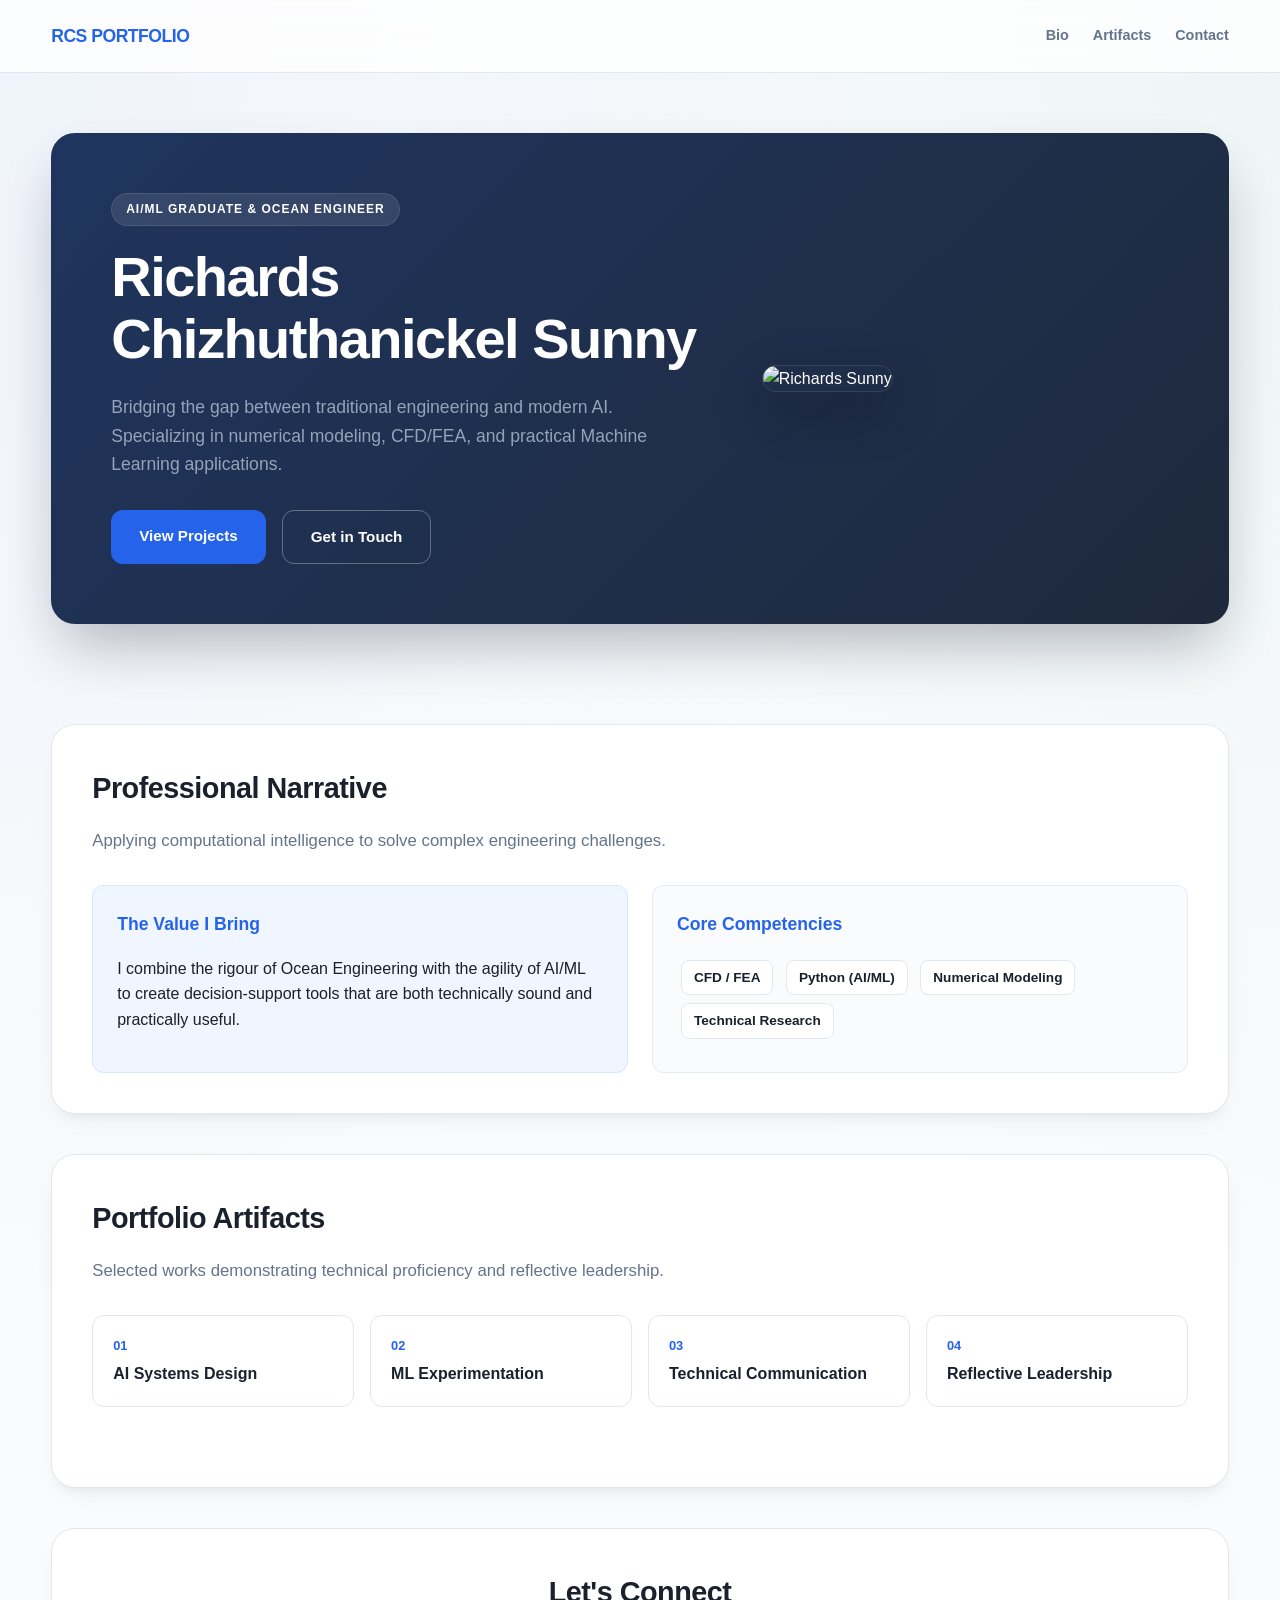
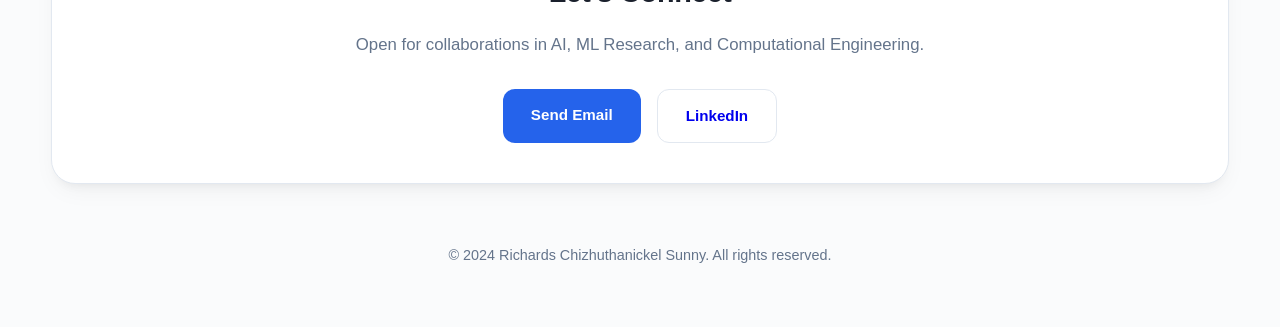
==== commit 4168c24d: "Update index.html" ====
--- a/index.html
+++ b/index.html
@@ -3,289 +3,303 @@
 <head>
   <meta charset="UTF-8" />
   <meta name="viewport" content="width=device-width, initial-scale=1.0" />
-  <title>Richards Chizhuthanickel Sunny | Professional Portfolio</title>
+  <title>Richards Chizhuthanickel Sunny | Portfolio</title>
+  <link rel="preconnect" href="https://googleapis.com">
+  <link rel="preconnect" href="https://gstatic.com" crossorigin>
+  <link href="https://googleapis.com/css2?family=Plus+Jakarta+Sans:wght@400;500;600;700;800&display=swap" rel="stylesheet">
   <style>
-    :root{
-      --bg:#f4f7fb;--panel:#ffffff;--panel-soft:#f9fbff;--line:#dce6f2;--text:#17324d;--muted:#61758b;
-      --primary:#1f5dbd;--primary-2:#5b88e8;--accent:#0f766e;--accent-soft:#eaf8f5;
-      --shadow:0 18px 45px rgba(23,50,77,.10);--radius:24px;--max:1160px;
-    }
-    *{box-sizing:border-box} html{scroll-behavior:smooth}
-    body{
-      margin:0;font-family:"Inter","Segoe UI",Roboto,Arial,sans-serif;color:var(--text);line-height:1.7;
-      background:radial-gradient(circle at top left, rgba(91,136,232,.13), transparent 28%),
-                 radial-gradient(circle at top right, rgba(15,118,110,.08), transparent 22%),
-                 linear-gradient(180deg,#f8fbff 0%, #eef3f9 100%);
-    }
-    a{color:var(--primary);text-decoration:none} a:hover{text-decoration:underline}
-    .container{width:min(var(--max), calc(100% - 32px));margin:0 auto}
-    .site-header{position:sticky;top:0;z-index:100;backdrop-filter: blur(12px);background:rgba(248,251,255,.82);border-bottom:1px solid rgba(220,230,242,.9)}
-    .nav{display:flex;align-items:center;justify-content:space-between;gap:18px;padding:16px 0}
-    .brand{font-weight:800;letter-spacing:-.02em;font-size:1.08rem}
-    nav{display:flex;flex-wrap:wrap;gap:16px} nav a{color:var(--muted);font-weight:600;font-size:.95rem}
-    .hero-wrap{padding:34px 0 24px}
-    .hero{background:linear-gradient(135deg, rgba(31,93,189,.97), rgba(91,136,232,.90));color:#fff;border-radius:34px;overflow:hidden;position:relative;box-shadow:0 25px 60px rgba(31,93,189,.22);padding:44px 40px}
-    .hero::after{content:"";position:absolute;right:-80px;bottom:-80px;width:260px;height:260px;border-radius:50%;background:rgba(255,255,255,.09)}
-    .hero-grid{display:grid;grid-template-columns:1.35fr .75fr;gap:28px;align-items:center;position:relative;z-index:1}
-    .eyebrow{display:inline-block;padding:8px 14px;border-radius:999px;background:rgba(255,255,255,.10);border:1px solid rgba(255,255,255,.20);font-size:.82rem;font-weight:700;margin-bottom:16px}
-    h1{margin:0 0 12px;font-size:clamp(2.1rem, 4vw, 3.35rem);line-height:1.08;letter-spacing:-.03em}
-    .hero p{margin:0 0 16px;color:rgba(255,255,255,.92);font-size:1.02rem}
-    .hero-actions{display:flex;flex-wrap:wrap;gap:12px;margin-top:20px}
-    .button{display:inline-flex;align-items:center;justify-content:center;padding:11px 16px;border-radius:999px;font-weight:700;border:1px solid rgba(255,255,255,.18);background:rgba(255,255,255,.08);color:#fff;text-decoration:none}
-    .button.primary{background:#fff;color:var(--primary);border-color:#fff}
-    .hero-photo{display:flex;justify-content:center}
-    .hero-photo img{width:min(300px, 100%);aspect-ratio:1/1;object-fit:cover;border-radius:28px;border:5px solid rgba(255,255,255,.20);box-shadow:0 18px 42px rgba(18,37,71,.25);background:#e8eef8}
-    .section{margin-top:22px;background:var(--panel);border:1px solid var(--line);border-radius:28px;box-shadow:var(--shadow);overflow:hidden}
-    .section-head{padding:24px 28px 10px}
-    .section-head h2{margin:0;font-size:1.55rem;letter-spacing:-.02em}
-    .section-body{padding:0 28px 28px}
-    .lead{color:var(--muted);margin-top:10px;max-width:900px}
-    .info-grid{display:grid;grid-template-columns:1.1fr .9fr;gap:20px;margin-top:14px}
-    .card{background:var(--panel-soft);border:1px solid var(--line);border-radius:22px;padding:20px;height:100%}
-    .card h3{margin:0 0 10px;font-size:1.05rem}
-    .pill{display:inline-block;padding:7px 11px;border-radius:999px;background:#eef4ff;color:#274569;border:1px solid #d8e4fb;font-size:.88rem;margin:0 8px 10px 0;font-weight:600}
-    .mini-grid{display:grid;grid-template-columns:repeat(3, minmax(0,1fr));gap:16px;margin-top:14px}
-    .artifact-nav{display:grid;grid-template-columns:repeat(4, minmax(0,1fr));gap:14px;margin-top:14px}
-    .artifact-link{display:block;padding:18px;border-radius:20px;background:linear-gradient(180deg,#fbfdff,#f4f8fe);border:1px solid var(--line);color:var(--text);text-decoration:none;transition:.18s ease;box-shadow:0 8px 18px rgba(23,50,77,.05)}
-    .artifact-link:hover{transform:translateY(-2px);text-decoration:none;box-shadow:0 12px 24px rgba(23,50,77,.09)}
-    .artifact-link .num{display:inline-block;padding:6px 10px;border-radius:999px;background:#e9f0ff;color:var(--primary);font-size:.78rem;font-weight:800;margin-bottom:10px}
-    .artifact-link strong{display:block;margin-bottom:6px;font-size:1rem}
-    .artifact{margin-top:22px;border-top:1px solid var(--line);padding-top:22px}
-    .artifact:first-of-type{border-top:none;padding-top:0}
-    .artifact-header{display:grid;grid-template-columns:1fr auto;gap:16px;align-items:start;margin-bottom:10px}
-    .artifact-label{display:inline-block;padding:7px 12px;border-radius:999px;background:var(--accent-soft);color:var(--accent);font-size:.82rem;font-weight:800;margin-bottom:10px}
-    .artifact h3{margin:0;font-size:1.45rem;letter-spacing:-.02em}
-    .artifact-sub{color:var(--muted);margin-top:6px}
-    .artifact-actions{display:flex;flex-wrap:wrap;gap:10px}
-    .artifact-actions a{display:inline-flex;align-items:center;padding:10px 14px;border-radius:999px;border:1px solid var(--line);background:#fff;font-weight:700;text-decoration:none;color:var(--primary)}
-    .artifact-grid{display:grid;grid-template-columns:repeat(2, minmax(0,1fr));gap:16px;margin-top:18px}
-    .artifact-block{background:var(--panel-soft);border:1px solid var(--line);border-radius:20px;padding:18px}
-    .artifact-block h4{margin:0 0 8px;font-size:1rem;color:#21405f}
-    .artifact-block p, .artifact-block li{margin:0;color:#31495f;font-size:.97rem}
-    .artifact-block ul{margin:0;padding-left:18px}
-    .reference-list{margin:0;padding-left:18px}
-    .reference-list li{margin-bottom:6px}
-    .contact-grid{display:grid;grid-template-columns:repeat(3,minmax(0,1fr));gap:16px;margin-top:10px}
-    .contact-card{display:block;padding:18px;border-radius:20px;background:var(--panel-soft);border:1px solid var(--line);color:var(--text);text-decoration:none}
-    .contact-label{display:block;color:var(--muted);font-size:.86rem;margin-bottom:6px}
-    .site-footer{padding:30px 0 50px;color:var(--muted);font-size:.93rem;text-align:center}
-    @media (max-width: 1000px){
-      .hero-grid,.info-grid,.mini-grid,.artifact-nav,.artifact-grid,.contact-grid{grid-template-columns:1fr}
-      .artifact-header{grid-template-columns:1fr}
-      .hero{padding:34px 24px}.section-head{padding:22px 20px 10px}.section-body{padding:0 20px 22px}
+    :root {
+      --bg: #fafbfc;
+      --card: #ffffff;
+      --text-main: #1a202c;
+      --text-muted: #64748b;
+      --primary: #2563eb;
+      --primary-light: #eff6ff;
+      --accent: #0d9488;
+      --border: #e2e8f0;
+      --radius-lg: 24px;
+      --radius-md: 12px;
+      --shadow: 0 10px 25px -5px rgba(0, 0, 0, 0.05), 0 8px 10px -6px rgba(0, 0, 0, 0.05);
+    }
+
+    * { box-sizing: border-box; }
+    html { scroll-behavior: smooth; }
+    
+    body {
+      margin: 0;
+      font-family: 'Plus Jakarta Sans', sans-serif;
+      color: var(--text-main);
+      background-color: var(--bg);
+      background-image: 
+        radial-gradient(at 0% 0%, rgba(37, 99, 235, 0.05) 0px, transparent 50%),
+        radial-gradient(at 100% 0%, rgba(13, 148, 136, 0.05) 0px, transparent 50%);
+      line-height: 1.6;
+    }
+
+    .container { width: min(1200px, 92%); margin: 0 auto; }
+
+    /* Header Nav */
+    .site-header {
+      position: sticky;
+      top: 0;
+      z-index: 1000;
+      background: rgba(255, 255, 255, 0.8);
+      backdrop-filter: blur(12px);
+      border-bottom: 1px solid var(--border);
+    }
+    .nav {
+      display: flex;
+      justify-content: space-between;
+      align-items: center;
+      height: 72px;
+    }
+    .brand { font-weight: 800; font-size: 1.1rem; color: var(--primary); letter-spacing: -0.5px; }
+    nav { display: flex; gap: 24px; }
+    nav a { 
+      text-decoration: none; 
+      color: var(--text-muted); 
+      font-weight: 600; 
+      font-size: 0.9rem;
+      transition: color 0.2s;
+    }
+    nav a:hover { color: var(--primary); }
+
+    /* Hero Section */
+    .hero-wrap { padding: 60px 0; }
+    .hero {
+      background: #1e293b;
+      color: white;
+      border-radius: var(--radius-lg);
+      padding: 60px;
+      position: relative;
+      overflow: hidden;
+      box-shadow: 0 30px 60px -12px rgba(15, 23, 42, 0.3);
+    }
+    .hero::before {
+      content: "";
+      position: absolute;
+      top: 0; left: 0; right: 0; bottom: 0;
+      background: linear-gradient(135deg, rgba(37, 99, 235, 0.2) 0%, transparent 100%);
+      pointer-events: none;
+    }
+    .hero-grid {
+      display: grid;
+      grid-template-columns: 1.2fr 0.8fr;
+      gap: 40px;
+      align-items: center;
+      position: relative;
+      z-index: 2;
+    }
+    .eyebrow {
+      display: inline-block;
+      background: rgba(255, 255, 255, 0.1);
+      padding: 6px 14px;
+      border-radius: 100px;
+      font-size: 0.75rem;
+      font-weight: 700;
+      text-transform: uppercase;
+      letter-spacing: 1px;
+      margin-bottom: 20px;
+      border: 1px solid rgba(255, 255, 255, 0.1);
+    }
+    h1 { 
+      font-size: clamp(2.2rem, 5vw, 3.5rem); 
+      line-height: 1.1; 
+      margin: 0 0 24px; 
+      font-weight: 800;
+      letter-spacing: -1.5px;
+    }
+    .hero p { 
+      font-size: 1.1rem; 
+      color: #94a3b8; 
+      margin-bottom: 32px; 
+      max-width: 540px;
+    }
+    .hero-actions { display: flex; gap: 16px; }
+    .btn {
+      padding: 14px 28px;
+      border-radius: var(--radius-md);
+      font-weight: 700;
+      text-decoration: none;
+      transition: all 0.2s;
+      font-size: 0.95rem;
+    }
+    .btn-primary { background: var(--primary); color: white; }
+    .btn-primary:hover { background: #1d4ed8; transform: translateY(-2px); }
+    
+    .hero-photo img {
+      width: 100%;
+      border-radius: var(--radius-lg);
+      box-shadow: 0 20px 50px rgba(0,0,0,0.3);
+      border: 1px solid rgba(255,255,255,0.1);
+    }
+
+    /* Content Sections */
+    .section {
+      background: var(--card);
+      border: 1px solid var(--border);
+      border-radius: var(--radius-lg);
+      margin-top: 40px;
+      padding: 40px;
+      box-shadow: var(--shadow);
+    }
+    h2 { font-size: 1.8rem; margin: 0 0 16px; letter-spacing: -0.5px; }
+    .lead { color: var(--text-muted); font-size: 1.05rem; margin-bottom: 30px; }
+
+    /* Grid Layouts */
+    .info-grid { display: grid; grid-template-columns: 1fr 1fr; gap: 24px; }
+    .card {
+      padding: 24px;
+      border-radius: var(--radius-md);
+      background: var(--primary-light);
+      border: 1px solid rgba(37, 99, 235, 0.1);
+    }
+    .card h3 { margin-top: 0; font-size: 1.1rem; color: var(--primary); }
+
+    .pill {
+      display: inline-block;
+      background: white;
+      padding: 6px 12px;
+      border-radius: 8px;
+      font-size: 0.85rem;
+      font-weight: 600;
+      margin: 4px;
+      border: 1px solid var(--border);
+    }
+
+    /* Artifacts */
+    .artifact-nav {
+      display: grid;
+      grid-template-columns: repeat(auto-fit, minmax(200px, 1fr));
+      gap: 16px;
+      margin-bottom: 40px;
+    }
+    .artifact-link {
+      background: white;
+      border: 1px solid var(--border);
+      padding: 20px;
+      border-radius: var(--radius-md);
+      text-decoration: none;
+      color: var(--text-main);
+      transition: 0.3s;
+    }
+    .artifact-link:hover { border-color: var(--primary); box-shadow: var(--shadow); }
+    .artifact-link .num { color: var(--primary); font-weight: 800; font-size: 0.8rem; display: block; margin-bottom: 4px; }
+
+    footer {
+      text-align: center;
+      padding: 60px 0;
+      color: var(--text-muted);
+      font-size: 0.9rem;
+    }
+
+    @media (max-width: 900px) {
+      .hero-grid, .info-grid { grid-template-columns: 1fr; }
+      .hero { padding: 40px 24px; }
+      .hero-photo { order: -1; }
     }
   </style>
 </head>
 <body>
+
   <header class="site-header">
     <div class="container nav">
-      <div class="brand">Richards Chizhuthanickel Sunny</div>
+      <div class="brand">RCS PORTFOLIO</div>
       <nav>
         <a href="#bio">Bio</a>
-        <a href="#value">Value</a>
-        <a href="#audience">Audience</a>
         <a href="#artifacts">Artifacts</a>
         <a href="#contact">Contact</a>
       </nav>
     </div>
   </header>
 
-  <main>
-    <div class="container hero-wrap">
+  <main class="container">
+    <div class="hero-wrap">
       <section class="hero">
         <div class="hero-grid">
           <div>
-            <div class="eyebrow">Professional Portfolio • AI/ML Coursework and Applied Projects</div>
-            <h1>Ocean Engineer, AI/ML Graduate Student, and Applied Problem-Solver</h1>
+            <div class="eyebrow">AI/ML Graduate & Ocean Engineer</div>
+            <h1>Richards Chizhuthanickel Sunny</h1>
             <p>
-              I work at the intersection of engineering, computation, and practical innovation, with experience in numerical modeling,
-              CFD/FEA, technical research, and emerging AI/ML applications. This portfolio presents selected artifacts that show how I
-              approach decision-support design, machine learning experimentation, AI communication, and reflective leadership.
+              Bridging the gap between traditional engineering and modern AI. 
+              Specializing in numerical modeling, CFD/FEA, and practical Machine Learning applications.
             </p>
             <div class="hero-actions">
-              <a class="button primary" href="#artifacts">Explore Artifacts</a>
-              <a class="button" href="assets/Richards_C_Sunny_Resume.pdf" target="_blank" rel="noopener">View Resume</a>
+              <a class="btn btn-primary" href="#artifacts">View Projects</a>
+              <a class="btn" href="#contact" style="color: white; border: 1px solid rgba(255,255,255,0.3)">Get in Touch</a>
             </div>
           </div>
           <div class="hero-photo">
-            <img src="assets/headshot.jpg" alt="Portrait of Richards C. Sunny" />
+            <!-- Placeholder for your image -->
+            <img src="https://placeholder.com" alt="Richards Sunny">
           </div>
         </div>
       </section>
     </div>
 
-    <section id="bio" class="container section">
-      <div class="section-head"><h2>Professional Bio</h2></div>
-      <div class="section-body">
-        <div class="info-grid">
+    <section id="bio" class="section">
+      <h2>Professional Narrative</h2>
+      <p class="lead">Applying computational intelligence to solve complex engineering challenges.</p>
+      <div class="info-grid">
+        <div class="card">
+          <h3>The Value I Bring</h3>
+          <p>I combine the rigour of Ocean Engineering with the agility of AI/ML to create decision-support tools that are both technically sound and practically useful.</p>
+        </div>
+        <div class="card" style="background: var(--bg);">
+          <h3>Core Competencies</h3>
           <div>
-            <p class="lead">
-              I am a PhD-trained ocean engineer and licensed Professional Engineer with experience spanning numerical modeling,
-              simulation, risk-informed engineering analysis, and applied research. Through my current AI/ML studies, I am expanding
-              that technical foundation into more human-centered and data-driven tools that connect analytical capability with
-              real-world decision-making.
-            </p>
-            <p>
-              My background has trained me to work carefully with uncertainty, evidence, and complex systems. As I build in AI/ML, I am
-              especially interested in practical tools that improve understanding, reduce confusion, and support more responsible decisions.
-            </p>
-          </div>
-          <div class="card">
-            <h3>Portfolio Focus</h3>
-            <span class="pill">Applied AI/ML</span>
-            <span class="pill">Engineering Judgment</span>
-            <span class="pill">Data-Driven Problem Solving</span>
-            <span class="pill">Decision Support</span>
-            <span class="pill">Communication with Data</span>
-            <span class="pill">Reflective Leadership</span>
+            <span class="pill">CFD / FEA</span>
+            <span class="pill">Python (AI/ML)</span>
+            <span class="pill">Numerical Modeling</span>
+            <span class="pill">Technical Research</span>
           </div>
         </div>
       </div>
     </section>
 
-    <section id="value" class="container section">
-      <div class="section-head"><h2>Personal Value Proposition</h2></div>
-      <div class="section-body">
-        <div class="card">
-          <p>
-            I bring together engineering depth, structured reasoning, and a growing AI/ML skill set to develop solutions that are not only technically sound,
-            but also interpretable, relevant, and useful to real people. My value lies in connecting analytical rigor with practical application, especially in
-            contexts where uncertainty, trade-offs, and human decision-making matter.
-          </p>
-        </div>
+    <section id="artifacts" class="section">
+      <div class="section-head">
+        <h2>Portfolio Artifacts</h2>
+        <p class="lead">Selected works demonstrating technical proficiency and reflective leadership.</p>
       </div>
+      
+      <div class="artifact-nav">
+        <a href="#a1" class="artifact-link">
+          <span class="num">01</span>
+          <strong>AI Systems Design</strong>
+        </a>
+        <a href="#a2" class="artifact-link">
+          <span class="num">02</span>
+          <strong>ML Experimentation</strong>
+        </a>
+        <a href="#a3" class="artifact-link">
+          <span class="num">03</span>
+          <strong>Technical Communication</strong>
+        </a>
+        <a href="#a4" class="artifact-link">
+          <span class="num">04</span>
+          <strong>Reflective Leadership</strong>
+        </a>
+      </div>
+
+      <!-- Artifact detail sections would follow here with the same styling -->
     </section>
 
-    <section id="audience" class="container section">
-      <div class="section-head"><h2>Target Audience</h2></div>
-      <div class="section-body">
-        <p class="lead">
-          This portfolio is designed primarily for a mixed professional audience, especially employers, collaborators, and academic reviewers interested in the
-          intersection of engineering, applied AI/ML, and evidence-based problem solving.
-        </p>
-        <div class="mini-grid">
-          <div class="card"><h3>Engineering and AI/ML Employers</h3><p>To show how I combine technical modeling, machine learning, and careful analytical reasoning in practical project work.</p></div>
-          <div class="card"><h3>Academic Reviewers</h3><p>To demonstrate coursework growth, reflective practice, and my ability to convert learning into structured and original artifacts.</p></div>
-          <div class="card"><h3>Professional Collaborators</h3><p>To present a body of work that reflects problem framing, design thinking, experimentation, and communication across technical and non-technical contexts.</p></div>
-        </div>
-      </div>
-    </section>
-
-    <section id="artifacts" class="container section">
-      <div class="section-head"><h2>Artifacts 1–4</h2></div>
-      <div class="section-body">
-        <p class="lead">
-          The four artifacts below were selected to represent different but complementary strengths: user-centered AI design, applied machine learning,
-          AI communication in education, and AI-guided experimental reasoning.
-        </p>
-        <div class="artifact-nav">
-          <a class="artifact-link" href="#artifact1"><span class="num">Artifact 1</span><strong>DeciWise</strong><span>A decision-support chatbot</span></a>
-          <a class="artifact-link" href="#artifact2"><span class="num">Artifact 2</span><strong>Predictive Maintenance Model</strong><span>Machine learning for equipment failure risk</span></a>
-          <a class="artifact-link" href="#artifact3"><span class="num">Artifact 3</span><strong>AI in Education Newsletter</strong><span>Current issues and applications artifact</span></a>
-          <a class="artifact-link" href="#artifact4"><span class="num">Artifact 4</span><strong>AI-Coached Data Challenge</strong><span>Sensitivity analysis for missing-value imputation</span></a>
-        </div>
-
-        <article class="artifact" id="artifact1">
-          <div class="artifact-header">
-            <div><div class="artifact-label">Artifact 1</div><h3>DeciWise</h3><div class="artifact-sub">A decision-support chatbot</div></div>
-            <div class="artifact-actions"><a href="deciwise.html">Project Page</a><a href="https://chatgpt.com/g/g-69aca36753d48191b93fdb0dc4c5a4b3-deciwise" target="_blank" rel="noopener">Live Prototype</a></div>
-          </div>
-          <div class="artifact-grid">
-            <div class="artifact-block"><h4>Introduction</h4><p>DeciWise was created as a simple, reflective chatbot to help users think through everyday choices and more important life decisions without feeling overwhelmed.</p></div>
-            <div class="artifact-block"><h4>Description</h4><p>The artifact centers on question-first interaction, trade-off comparison, and a conversational style that helps users clarify priorities rather than forcing decisions.</p></div>
-            <div class="artifact-block"><h4>Objective</h4><p>To design a human-centered AI tool that supports clarity, reduces indecision, and helps users compare options in a calm and structured way.</p></div>
-            <div class="artifact-block"><h4>Process</h4><ul><li>Identified a real everyday decision-making problem</li><li>Developed the chatbot concept through design thinking</li><li>Refined prompts, flow, and tone iteratively</li><li>Published the final chatbot as a shareable prototype</li></ul></div>
-            <div class="artifact-block"><h4>Tools and Tech Used</h4><p>ChatGPT custom GPT builder, prompt design, conversational flow design, GitHub Pages documentation.</p></div>
-            <div class="artifact-block"><h4>Value Proposition of the Artifact</h4><p>This artifact shows my ability to design AI systems around human needs, not only technical features.</p></div>
-            <div class="artifact-block"><h4>Unique Value</h4><p>It combines practical decision support with a calm, non-overwhelming user experience rather than a purely transactional chatbot style.</p></div>
-            <div class="artifact-block"><h4>Relevance</h4><p>Relevant to employers and collaborators interested in decision-support tools, user-centered AI design, and prompt-based system building.</p></div>
-            <div class="artifact-block" style="grid-column:1 / -1;"><h4>References</h4><ul class="reference-list"><li>DeciWise project page and live prototype.</li><li>Course AI Lab design-thinking workflow and development notes.</li></ul></div>
-          </div>
-        </article>
-
-        <article class="artifact" id="artifact2">
-          <div class="artifact-header">
-            <div><div class="artifact-label">Artifact 2</div><h3>Predictive Maintenance Model</h3><div class="artifact-sub">Machine learning for equipment failure risk</div></div>
-            <div class="artifact-actions"><a href="predictive_maintenance.html">Project Page</a></div>
-          </div>
-          <div class="artifact-grid">
-            <div class="artifact-block"><h4>Introduction</h4><p>This artifact applies machine learning to a practical industrial problem: predicting equipment failure from operational and wear-related variables.</p></div>
-            <div class="artifact-block"><h4>Description</h4><p>Using the AI4I 2020 predictive maintenance dataset, I explored preprocessing, feature influence, classification modeling, and interpretation of results in an engineering context.</p></div>
-            <div class="artifact-block"><h4>Objective</h4><p>To build and evaluate a predictive model that can help anticipate machine failure risk and support maintenance planning.</p></div>
-            <div class="artifact-block"><h4>Process</h4><ul><li>Prepared the dataset and identified the failure target</li><li>Explored feature distributions and class patterns</li><li>Built and assessed classification models</li><li>Interpreted feature importance and engineering relevance</li></ul></div>
-            <div class="artifact-block"><h4>Tools and Tech Used</h4><p>Python, pandas, scikit-learn, data visualization tools, classification workflows, GitHub Pages documentation.</p></div>
-            <div class="artifact-block"><h4>Value Proposition of the Artifact</h4><p>This project demonstrates that I can connect machine learning workflows to applied engineering reasoning, not just abstract model performance.</p></div>
-            <div class="artifact-block"><h4>Unique Value</h4><p>The artifact combines ML workflow design with practical understanding of industrial maintenance risk.</p></div>
-            <div class="artifact-block"><h4>Relevance</h4><p>Relevant to organizations working in industrial analytics, reliability engineering, and predictive maintenance decision support.</p></div>
-            <div class="artifact-block" style="grid-column:1 / -1;"><h4>References</h4><ul class="reference-list"><li>Matzka, S. (2020). AI4I 2020 Predictive Maintenance Dataset. UCI Machine Learning Repository.</li><li>Predictive maintenance project documentation and project page.</li></ul></div>
-          </div>
-        </article>
-
-        <article class="artifact" id="artifact3">
-          <div class="artifact-header">
-            <div><div class="artifact-label">Artifact 3</div><h3>AI in Education Newsletter</h3><div class="artifact-sub">Current issues and applications artifact</div></div>
-            <div class="artifact-actions"><a href="education_newsletter.html">Project Page</a></div>
-          </div>
-          <div class="artifact-grid">
-            <div class="artifact-block"><h4>Introduction</h4><p>This artifact takes the form of a professional HTML newsletter exploring how AI is being used across multiple areas of education.</p></div>
-            <div class="artifact-block"><h4>Description</h4><p>The newsletter covers personalized learning, intelligent tutoring, assessment and feedback, teacher-support tools, and accessibility, while also acknowledging current ethical and implementation concerns.</p></div>
-            <div class="artifact-block"><h4>Objective</h4><p>To communicate current AI developments in education in a professional, accessible, and audience-aware format.</p></div>
-            <div class="artifact-block"><h4>Process</h4><ul><li>Reviewed recent use cases and developments in educational AI</li><li>Selected five major application areas</li><li>Structured the content into a professional newsletter format</li><li>Designed the final artifact for online sharing and readability</li></ul></div>
-            <div class="artifact-block"><h4>Tools and Tech Used</h4><p>HTML/CSS, newsletter-style layout design, source synthesis, GitHub Pages publication.</p></div>
-            <div class="artifact-block"><h4>Value Proposition of the Artifact</h4><p>This artifact shows my ability to translate AI topics into clear communication for a broader professional audience.</p></div>
-            <div class="artifact-block"><h4>Unique Value</h4><p>It bridges technical AI content with current educational practice, policy, and communication design.</p></div>
-            <div class="artifact-block"><h4>Relevance</h4><p>Relevant to educators, administrators, and professionals who need to understand not only what AI can do, but how it is shaping real educational systems.</p></div>
-            <div class="artifact-block" style="grid-column:1 / -1;"><h4>References</h4><ul class="reference-list"><li>UNESCO. (2023). Guidance for generative AI in education and research.</li><li>Artifact project page and curated source summary within the newsletter.</li></ul></div>
-          </div>
-        </article>
-
-        <article class="artifact" id="artifact4">
-          <div class="artifact-header">
-            <div><div class="artifact-label">Artifact 4</div><h3>AI-Coached Data Challenge</h3><div class="artifact-sub">Sensitivity analysis for missing-value imputation</div></div>
-            <div class="artifact-actions"><a href="artifact4-ai-coached-data-challenge.html">Project Page</a></div>
-          </div>
-          <div class="artifact-grid">
-            <div class="artifact-block"><h4>Introduction</h4><p>This artifact documents an AI-guided machine learning challenge built around a practical data-quality problem: deciding whether an imputation method is acceptable before using it in a final model.</p></div>
-            <div class="artifact-block"><h4>Description</h4><p>Using the UCI Student Performance dataset, I designed a sensitivity-analysis workflow to test whether mean imputation for the <code>studytime</code> variable would introduce unacceptable variation in predicted student grades.</p></div>
-            <div class="artifact-block"><h4>Objective</h4><p>To develop a more defensible approach to missing-value handling by measuring how an imputation choice affects model learning and prediction stability.</p></div>
-            <div class="artifact-block"><h4>Process</h4><ul><li>Defined a testing framework using D0, D1, S_base, and S_mask</li><li>Worked with an AI coaching bot to refine the experiment</li><li>Implemented the workflow in Python</li><li>Evaluated the method using RMSE, delta statistics, and cross-validation</li></ul></div>
-            <div class="artifact-block"><h4>Tools and Tech Used</h4><p>Python, pandas, NumPy, scikit-learn, RandomForestRegressor, SimpleImputer, cross-validation, SchoolAI coaching support.</p></div>
-            <div class="artifact-block"><h4>Value Proposition of the Artifact</h4><p>This project shows that I can combine machine learning reasoning, experimental design, and AI-supported problem solving in a disciplined way.</p></div>
-            <div class="artifact-block"><h4>Unique Value</h4><p>Unlike a standard preprocessing exercise, this artifact focuses on validating the effect of imputation itself rather than assuming the method is harmless.</p></div>
-            <div class="artifact-block"><h4>Relevance</h4><p>Relevant to employers and reviewers interested in careful model preparation, reproducible evaluation, and thoughtful human-AI collaboration.</p></div>
-            <div class="artifact-block" style="grid-column:1 / -1;"><h4>References</h4><ul class="reference-list"><li>Cortez, P., &amp; Silva, A. M. G. (2008). Using data mining to predict secondary school student performance.</li><li>UCI Student Performance dataset documentation.</li><li>Artifact project page and implementation summary.</li></ul></div>
-          </div>
-        </article>
-      </div>
-    </section>
-
-    <section class="container section">
-      <div class="section-head"><h2>Additional Portfolio Artifacts</h2></div>
-      <div class="section-body">
-        <div class="mini-grid">
-          <div class="card"><h3>Artifact 5: AI and ML Timeline</h3><p>A visual communication artifact presenting key milestones, AI winters, and modern breakthroughs.</p><a href="timeline.html">View project</a></div>
-          <div class="card"><h3>Artifact 6: Leadership Self-Assessment Tool</h3><p>An interactive reflection artifact that converts leadership assessment work into a usable professional tool.</p><a href="leadership.html">View project</a></div>
-          <div class="card"><h3>Resume</h3><p>My full resume provides a broader view of my engineering, simulation, research, and AI/ML background.</p><a href="assets/Richards_C_Sunny_Resume.pdf" target="_blank" rel="noopener">Open resume</a></div>
-        </div>
-      </div>
-    </section>
-
-    <section id="contact" class="container section">
-      <div class="section-head"><h2>Contact</h2></div>
-      <div class="section-body">
-        <div class="contact-grid">
-          <a class="contact-card" href="mailto:r.chizhuthanickelsun@myemail.indwes.edu"><span class="contact-label">Email</span><strong>r.chizhuthanickelsun@myemail.indwes.edu</strong></a>
-          <a class="contact-card" href="https://www.linkedin.com/in/richards-c-sunny" target="_blank" rel="noopener"><span class="contact-label">LinkedIn</span><strong>linkedin.com/in/richards-c-sunny</strong></a>
-          <a class="contact-card" href="https://scholar.google.com/citations?user=VUXYkFkAAAAJ&hl=en&oi=ao" target="_blank" rel="noopener"><span class="contact-label">Google Scholar</span><strong>View publications and citations</strong></a>
-        </div>
+    <section id="contact" class="section" style="text-align: center;">
+      <h2>Let's Connect</h2>
+      <p class="lead">Open for collaborations in AI, ML Research, and Computational Engineering.</p>
+      <div class="hero-actions" style="justify-content: center;">
+        <a class="btn btn-primary" href="mailto:email@example.com">Send Email</a>
+        <a class="btn" href="#" style="border: 1px solid var(--border)">LinkedIn</a>
       </div>
     </section>
   </main>
 
-  <footer class="site-footer">
+  <footer>
     <div class="container">
-      <p>© 2026 Richards C. Sunny. Built as a professional portfolio for AI/ML coursework and applied project presentation.</p>
+      &copy; 2024 Richards Chizhuthanickel Sunny. All rights reserved.
     </div>
   </footer>
+
 </body>
 </html>
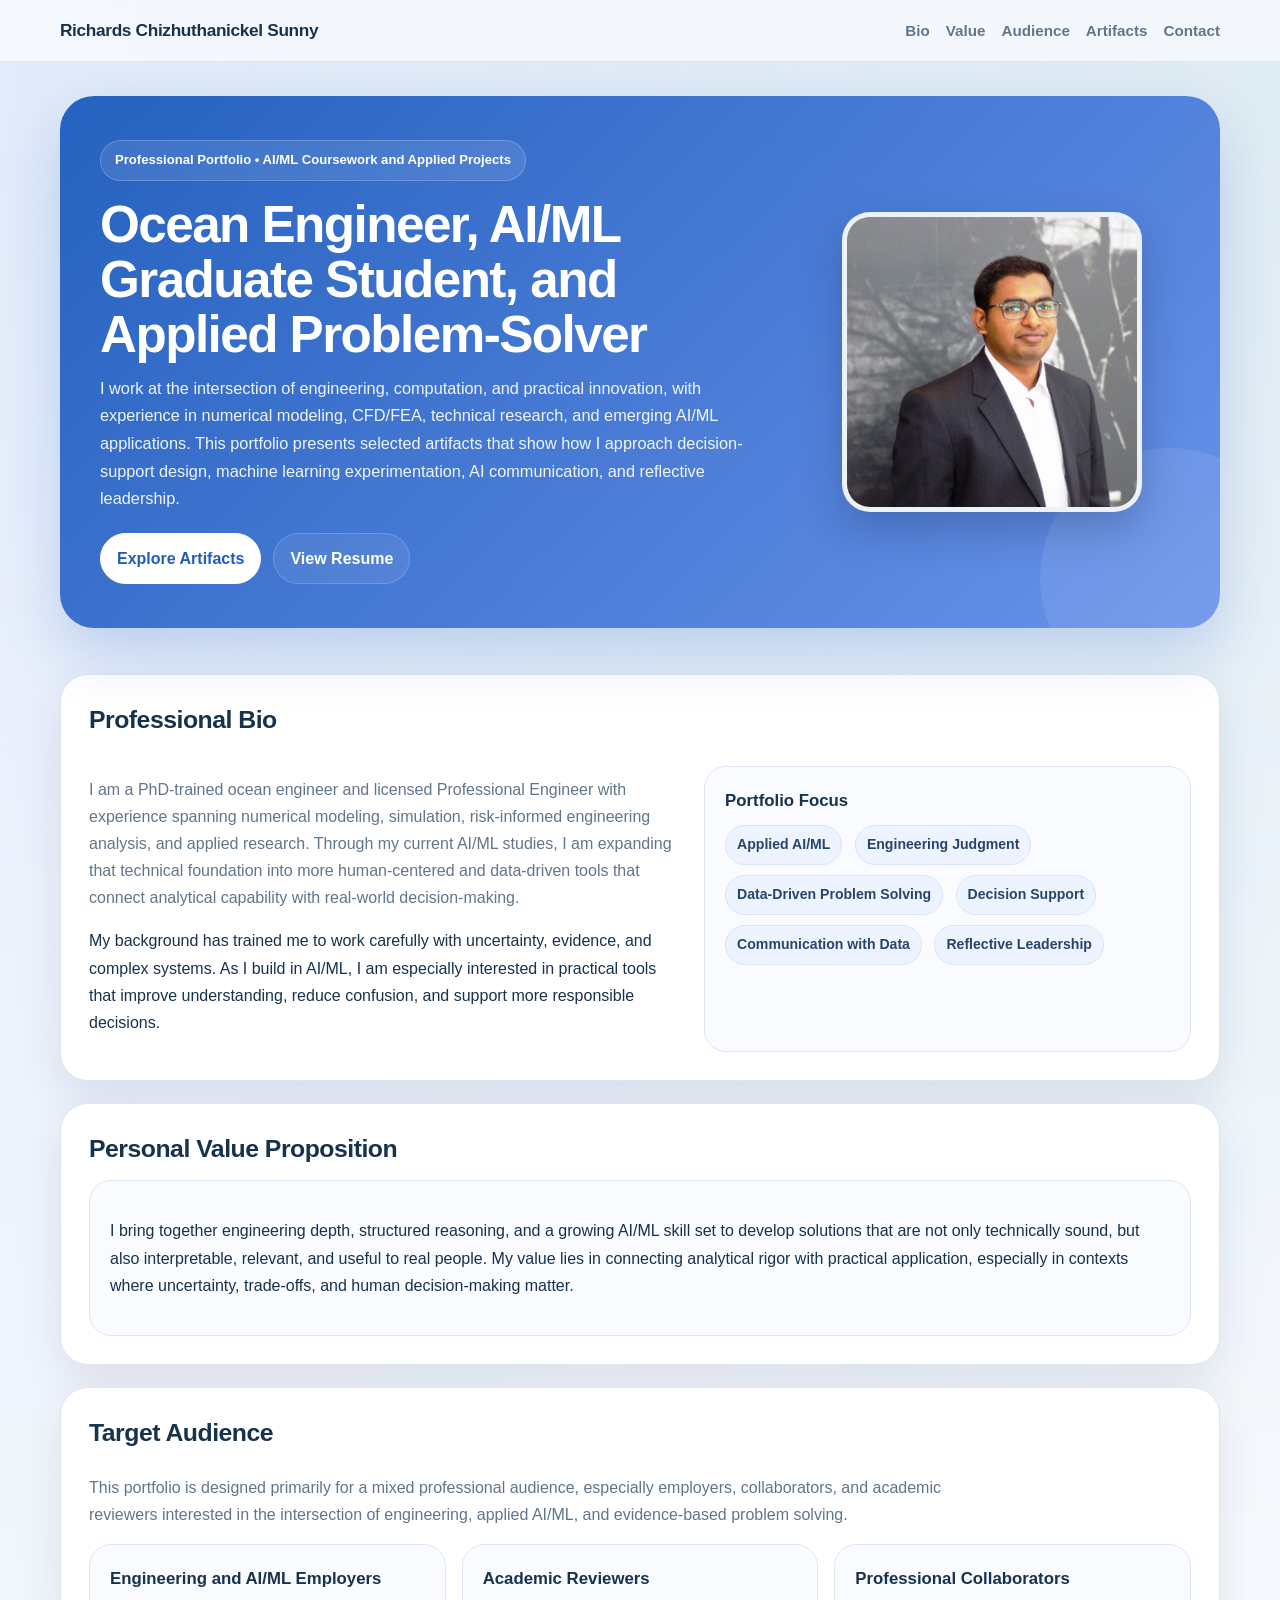
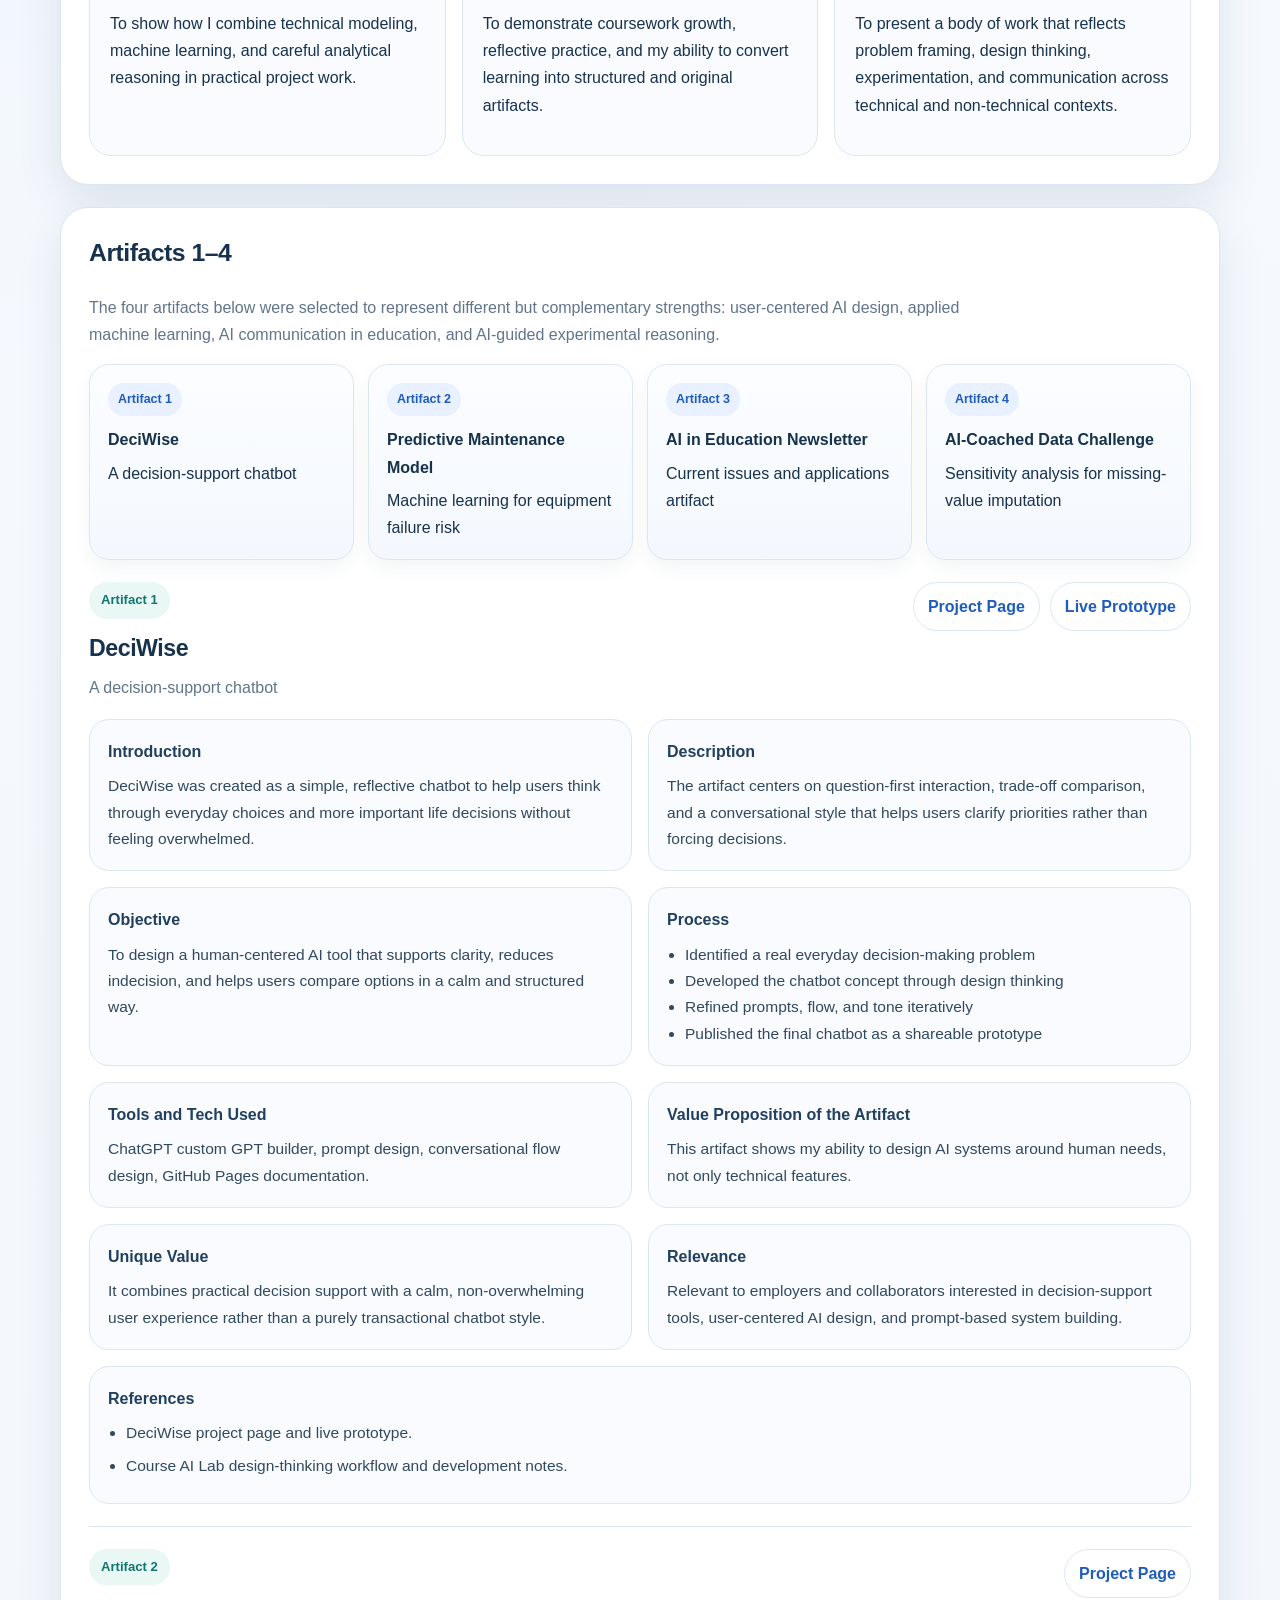
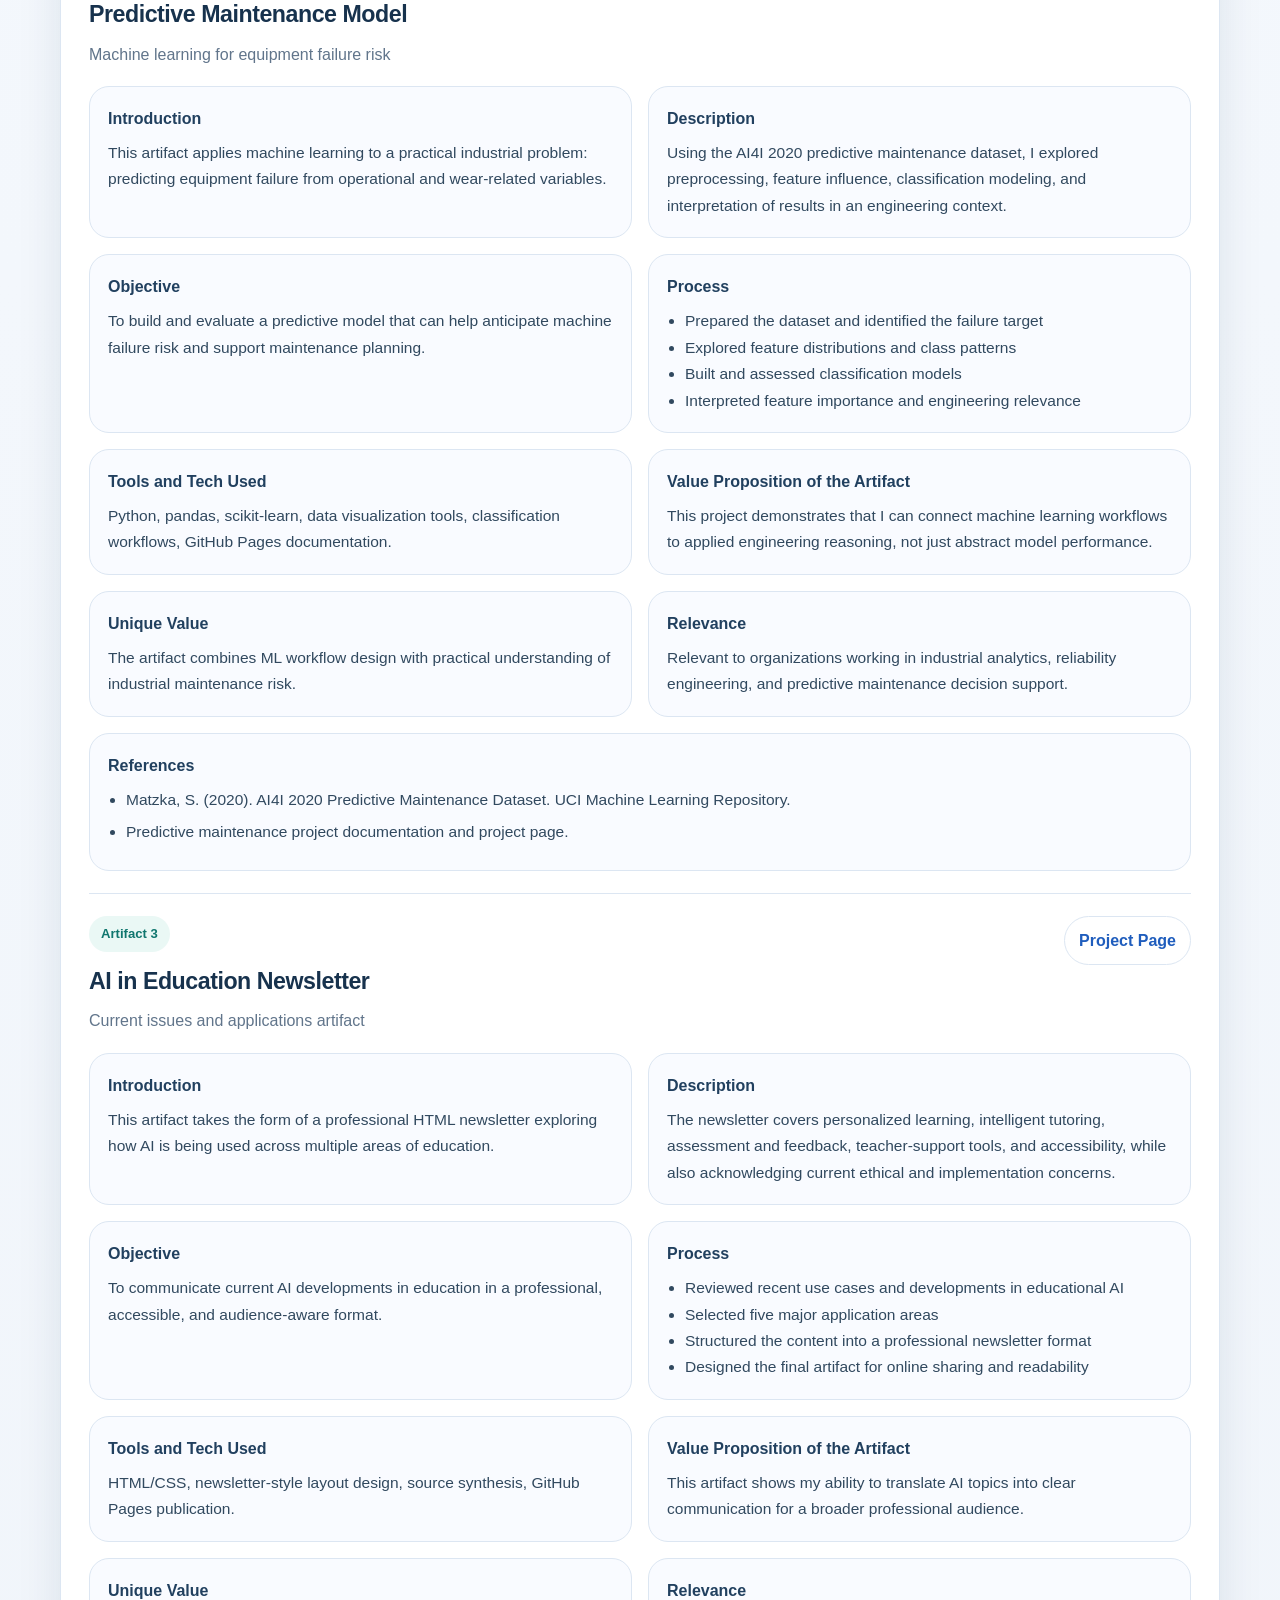
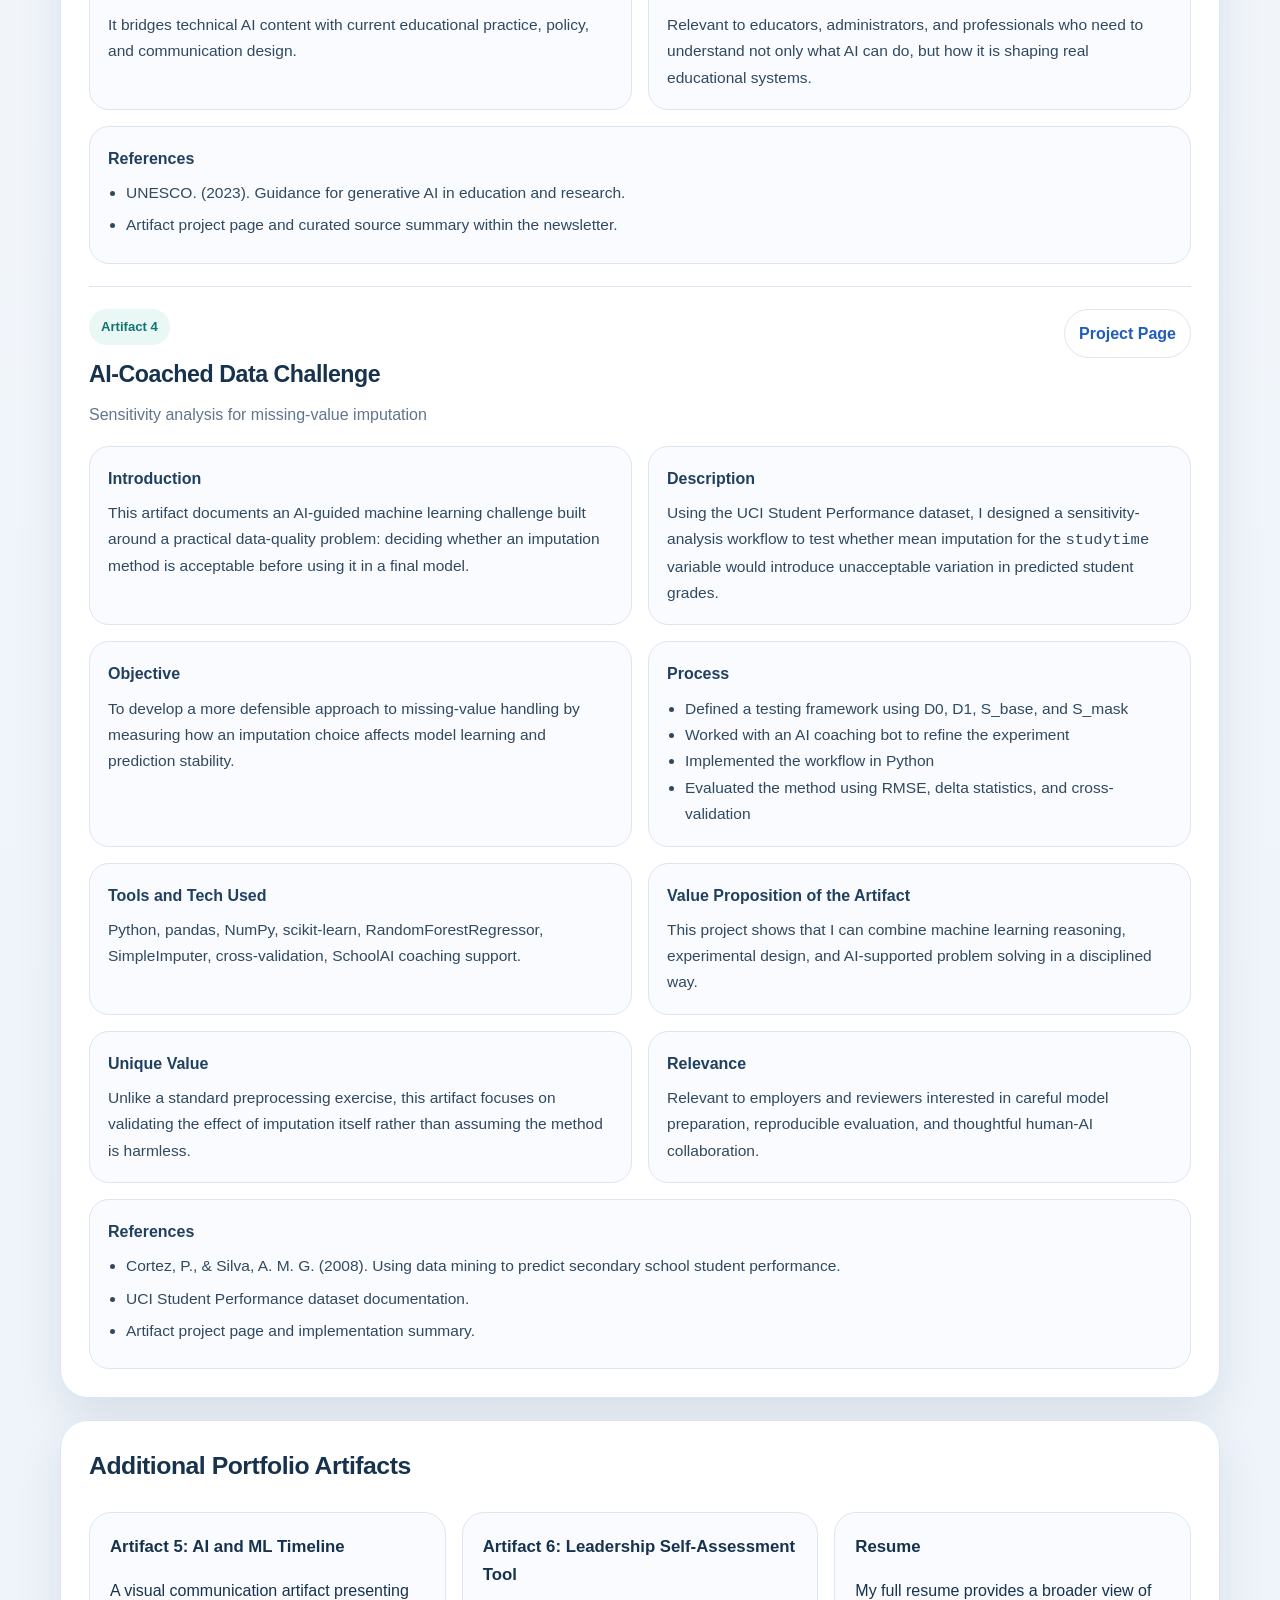
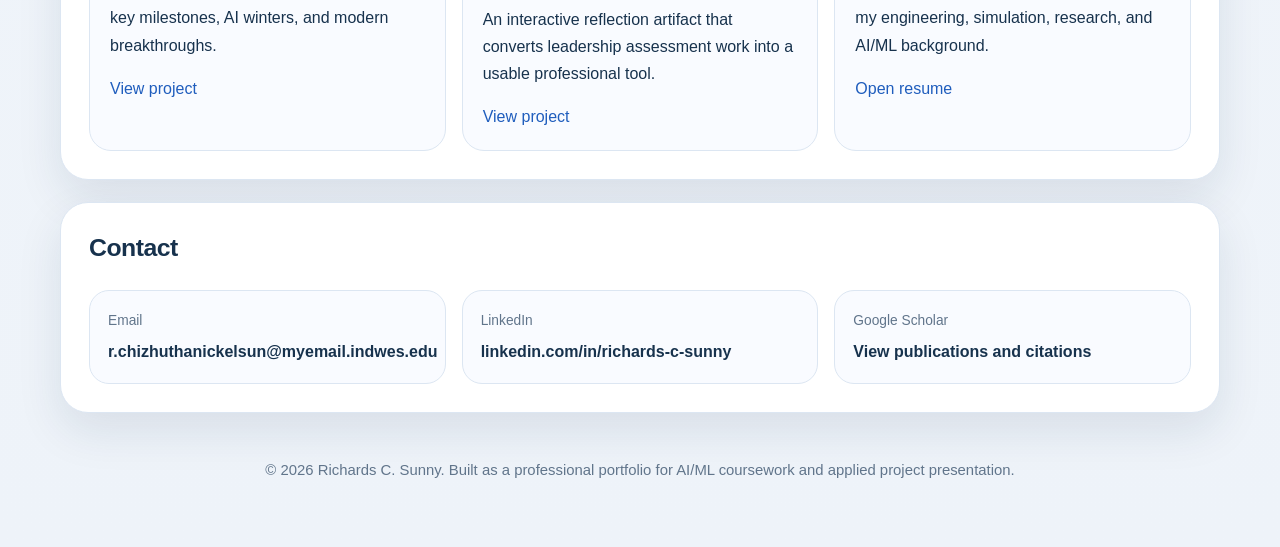
==== commit d00698a8: "Update index.html" ====
--- a/index.html
+++ b/index.html
@@ -3,303 +3,289 @@
 <head>
   <meta charset="UTF-8" />
   <meta name="viewport" content="width=device-width, initial-scale=1.0" />
-  <title>Richards Chizhuthanickel Sunny | Portfolio</title>
-  <link rel="preconnect" href="https://googleapis.com">
-  <link rel="preconnect" href="https://gstatic.com" crossorigin>
-  <link href="https://googleapis.com/css2?family=Plus+Jakarta+Sans:wght@400;500;600;700;800&display=swap" rel="stylesheet">
+  <title>Richards Chizhuthanickel Sunny | Professional Portfolio</title>
   <style>
-    :root {
-      --bg: #fafbfc;
-      --card: #ffffff;
-      --text-main: #1a202c;
-      --text-muted: #64748b;
-      --primary: #2563eb;
-      --primary-light: #eff6ff;
-      --accent: #0d9488;
-      --border: #e2e8f0;
-      --radius-lg: 24px;
-      --radius-md: 12px;
-      --shadow: 0 10px 25px -5px rgba(0, 0, 0, 0.05), 0 8px 10px -6px rgba(0, 0, 0, 0.05);
+    :root{
+      --bg:#f4f7fb;--panel:#ffffff;--panel-soft:#f9fbff;--line:#dce6f2;--text:#17324d;--muted:#61758b;
+      --primary:#1f5dbd;--primary-2:#5b88e8;--accent:#0f766e;--accent-soft:#eaf8f5;
+      --shadow:0 18px 45px rgba(23,50,77,.10);--radius:24px;--max:1160px;
     }
-
-    * { box-sizing: border-box; }
-    html { scroll-behavior: smooth; }
-    
-    body {
-      margin: 0;
-      font-family: 'Plus Jakarta Sans', sans-serif;
-      color: var(--text-main);
-      background-color: var(--bg);
-      background-image: 
-        radial-gradient(at 0% 0%, rgba(37, 99, 235, 0.05) 0px, transparent 50%),
-        radial-gradient(at 100% 0%, rgba(13, 148, 136, 0.05) 0px, transparent 50%);
-      line-height: 1.6;
+    *{box-sizing:border-box} html{scroll-behavior:smooth}
+    body{
+      margin:0;font-family:"Inter","Segoe UI",Roboto,Arial,sans-serif;color:var(--text);line-height:1.7;
+      background:radial-gradient(circle at top left, rgba(91,136,232,.13), transparent 28%),
+                 radial-gradient(circle at top right, rgba(15,118,110,.08), transparent 22%),
+                 linear-gradient(180deg,#f8fbff 0%, #eef3f9 100%);
     }
-
-    .container { width: min(1200px, 92%); margin: 0 auto; }
-
-    /* Header Nav */
-    .site-header {
-      position: sticky;
-      top: 0;
-      z-index: 1000;
-      background: rgba(255, 255, 255, 0.8);
-      backdrop-filter: blur(12px);
-      border-bottom: 1px solid var(--border);
-    }
-    .nav {
-      display: flex;
-      justify-content: space-between;
-      align-items: center;
-      height: 72px;
-    }
-    .brand { font-weight: 800; font-size: 1.1rem; color: var(--primary); letter-spacing: -0.5px; }
-    nav { display: flex; gap: 24px; }
-    nav a { 
-      text-decoration: none; 
-      color: var(--text-muted); 
-      font-weight: 600; 
-      font-size: 0.9rem;
-      transition: color 0.2s;
-    }
-    nav a:hover { color: var(--primary); }
-
-    /* Hero Section */
-    .hero-wrap { padding: 60px 0; }
-    .hero {
-      background: #1e293b;
-      color: white;
-      border-radius: var(--radius-lg);
-      padding: 60px;
-      position: relative;
-      overflow: hidden;
-      box-shadow: 0 30px 60px -12px rgba(15, 23, 42, 0.3);
-    }
-    .hero::before {
-      content: "";
-      position: absolute;
-      top: 0; left: 0; right: 0; bottom: 0;
-      background: linear-gradient(135deg, rgba(37, 99, 235, 0.2) 0%, transparent 100%);
-      pointer-events: none;
-    }
-    .hero-grid {
-      display: grid;
-      grid-template-columns: 1.2fr 0.8fr;
-      gap: 40px;
-      align-items: center;
-      position: relative;
-      z-index: 2;
-    }
-    .eyebrow {
-      display: inline-block;
-      background: rgba(255, 255, 255, 0.1);
-      padding: 6px 14px;
-      border-radius: 100px;
-      font-size: 0.75rem;
-      font-weight: 700;
-      text-transform: uppercase;
-      letter-spacing: 1px;
-      margin-bottom: 20px;
-      border: 1px solid rgba(255, 255, 255, 0.1);
-    }
-    h1 { 
-      font-size: clamp(2.2rem, 5vw, 3.5rem); 
-      line-height: 1.1; 
-      margin: 0 0 24px; 
-      font-weight: 800;
-      letter-spacing: -1.5px;
-    }
-    .hero p { 
-      font-size: 1.1rem; 
-      color: #94a3b8; 
-      margin-bottom: 32px; 
-      max-width: 540px;
-    }
-    .hero-actions { display: flex; gap: 16px; }
-    .btn {
-      padding: 14px 28px;
-      border-radius: var(--radius-md);
-      font-weight: 700;
-      text-decoration: none;
-      transition: all 0.2s;
-      font-size: 0.95rem;
-    }
-    .btn-primary { background: var(--primary); color: white; }
-    .btn-primary:hover { background: #1d4ed8; transform: translateY(-2px); }
-    
-    .hero-photo img {
-      width: 100%;
-      border-radius: var(--radius-lg);
-      box-shadow: 0 20px 50px rgba(0,0,0,0.3);
-      border: 1px solid rgba(255,255,255,0.1);
-    }
-
-    /* Content Sections */
-    .section {
-      background: var(--card);
-      border: 1px solid var(--border);
-      border-radius: var(--radius-lg);
-      margin-top: 40px;
-      padding: 40px;
-      box-shadow: var(--shadow);
-    }
-    h2 { font-size: 1.8rem; margin: 0 0 16px; letter-spacing: -0.5px; }
-    .lead { color: var(--text-muted); font-size: 1.05rem; margin-bottom: 30px; }
-
-    /* Grid Layouts */
-    .info-grid { display: grid; grid-template-columns: 1fr 1fr; gap: 24px; }
-    .card {
-      padding: 24px;
-      border-radius: var(--radius-md);
-      background: var(--primary-light);
-      border: 1px solid rgba(37, 99, 235, 0.1);
-    }
-    .card h3 { margin-top: 0; font-size: 1.1rem; color: var(--primary); }
-
-    .pill {
-      display: inline-block;
-      background: white;
-      padding: 6px 12px;
-      border-radius: 8px;
-      font-size: 0.85rem;
-      font-weight: 600;
-      margin: 4px;
-      border: 1px solid var(--border);
-    }
-
-    /* Artifacts */
-    .artifact-nav {
-      display: grid;
-      grid-template-columns: repeat(auto-fit, minmax(200px, 1fr));
-      gap: 16px;
-      margin-bottom: 40px;
-    }
-    .artifact-link {
-      background: white;
-      border: 1px solid var(--border);
-      padding: 20px;
-      border-radius: var(--radius-md);
-      text-decoration: none;
-      color: var(--text-main);
-      transition: 0.3s;
-    }
-    .artifact-link:hover { border-color: var(--primary); box-shadow: var(--shadow); }
-    .artifact-link .num { color: var(--primary); font-weight: 800; font-size: 0.8rem; display: block; margin-bottom: 4px; }
-
-    footer {
-      text-align: center;
-      padding: 60px 0;
-      color: var(--text-muted);
-      font-size: 0.9rem;
-    }
-
-    @media (max-width: 900px) {
-      .hero-grid, .info-grid { grid-template-columns: 1fr; }
-      .hero { padding: 40px 24px; }
-      .hero-photo { order: -1; }
+    a{color:var(--primary);text-decoration:none} a:hover{text-decoration:underline}
+    .container{width:min(var(--max), calc(100% - 32px));margin:0 auto}
+    .site-header{position:sticky;top:0;z-index:100;backdrop-filter: blur(12px);background:rgba(248,251,255,.82);border-bottom:1px solid rgba(220,230,242,.9)}
+    .nav{display:flex;align-items:center;justify-content:space-between;gap:18px;padding:16px 0}
+    .brand{font-weight:800;letter-spacing:-.02em;font-size:1.08rem}
+    nav{display:flex;flex-wrap:wrap;gap:16px} nav a{color:var(--muted);font-weight:600;font-size:.95rem}
+    .hero-wrap{padding:34px 0 24px}
+    .hero{background:linear-gradient(135deg, rgba(31,93,189,.97), rgba(91,136,232,.90));color:#fff;border-radius:34px;overflow:hidden;position:relative;box-shadow:0 25px 60px rgba(31,93,189,.22);padding:44px 40px}
+    .hero::after{content:"";position:absolute;right:-80px;bottom:-80px;width:260px;height:260px;border-radius:50%;background:rgba(255,255,255,.09)}
+    .hero-grid{display:grid;grid-template-columns:1.35fr .75fr;gap:28px;align-items:center;position:relative;z-index:1}
+    .eyebrow{display:inline-block;padding:8px 14px;border-radius:999px;background:rgba(255,255,255,.10);border:1px solid rgba(255,255,255,.20);font-size:.82rem;font-weight:700;margin-bottom:16px}
+    h1{margin:0 0 12px;font-size:clamp(2.1rem, 4vw, 3.35rem);line-height:1.08;letter-spacing:-.03em}
+    .hero p{margin:0 0 16px;color:rgba(255,255,255,.92);font-size:1.02rem}
+    .hero-actions{display:flex;flex-wrap:wrap;gap:12px;margin-top:20px}
+    .button{display:inline-flex;align-items:center;justify-content:center;padding:11px 16px;border-radius:999px;font-weight:700;border:1px solid rgba(255,255,255,.18);background:rgba(255,255,255,.08);color:#fff;text-decoration:none}
+    .button.primary{background:#fff;color:var(--primary);border-color:#fff}
+    .hero-photo{display:flex;justify-content:center}
+    .hero-photo img{width:min(300px, 100%);aspect-ratio:1/1;object-fit:cover;border-radius:28px;border:5px solid rgba(255,255,255,.20);box-shadow:0 18px 42px rgba(18,37,71,.25);background:#e8eef8}
+    .section{margin-top:22px;background:var(--panel);border:1px solid var(--line);border-radius:28px;box-shadow:var(--shadow);overflow:hidden}
+    .section-head{padding:24px 28px 10px}
+    .section-head h2{margin:0;font-size:1.55rem;letter-spacing:-.02em}
+    .section-body{padding:0 28px 28px}
+    .lead{color:var(--muted);margin-top:10px;max-width:900px}
+    .info-grid{display:grid;grid-template-columns:1.1fr .9fr;gap:20px;margin-top:14px}
+    .card{background:var(--panel-soft);border:1px solid var(--line);border-radius:22px;padding:20px;height:100%}
+    .card h3{margin:0 0 10px;font-size:1.05rem}
+    .pill{display:inline-block;padding:7px 11px;border-radius:999px;background:#eef4ff;color:#274569;border:1px solid #d8e4fb;font-size:.88rem;margin:0 8px 10px 0;font-weight:600}
+    .mini-grid{display:grid;grid-template-columns:repeat(3, minmax(0,1fr));gap:16px;margin-top:14px}
+    .artifact-nav{display:grid;grid-template-columns:repeat(4, minmax(0,1fr));gap:14px;margin-top:14px}
+    .artifact-link{display:block;padding:18px;border-radius:20px;background:linear-gradient(180deg,#fbfdff,#f4f8fe);border:1px solid var(--line);color:var(--text);text-decoration:none;transition:.18s ease;box-shadow:0 8px 18px rgba(23,50,77,.05)}
+    .artifact-link:hover{transform:translateY(-2px);text-decoration:none;box-shadow:0 12px 24px rgba(23,50,77,.09)}
+    .artifact-link .num{display:inline-block;padding:6px 10px;border-radius:999px;background:#e9f0ff;color:var(--primary);font-size:.78rem;font-weight:800;margin-bottom:10px}
+    .artifact-link strong{display:block;margin-bottom:6px;font-size:1rem}
+    .artifact{margin-top:22px;border-top:1px solid var(--line);padding-top:22px}
+    .artifact:first-of-type{border-top:none;padding-top:0}
+    .artifact-header{display:grid;grid-template-columns:1fr auto;gap:16px;align-items:start;margin-bottom:10px}
+    .artifact-label{display:inline-block;padding:7px 12px;border-radius:999px;background:var(--accent-soft);color:var(--accent);font-size:.82rem;font-weight:800;margin-bottom:10px}
+    .artifact h3{margin:0;font-size:1.45rem;letter-spacing:-.02em}
+    .artifact-sub{color:var(--muted);margin-top:6px}
+    .artifact-actions{display:flex;flex-wrap:wrap;gap:10px}
+    .artifact-actions a{display:inline-flex;align-items:center;padding:10px 14px;border-radius:999px;border:1px solid var(--line);background:#fff;font-weight:700;text-decoration:none;color:var(--primary)}
+    .artifact-grid{display:grid;grid-template-columns:repeat(2, minmax(0,1fr));gap:16px;margin-top:18px}
+    .artifact-block{background:var(--panel-soft);border:1px solid var(--line);border-radius:20px;padding:18px}
+    .artifact-block h4{margin:0 0 8px;font-size:1rem;color:#21405f}
+    .artifact-block p, .artifact-block li{margin:0;color:#31495f;font-size:.97rem}
+    .artifact-block ul{margin:0;padding-left:18px}
+    .reference-list{margin:0;padding-left:18px}
+    .reference-list li{margin-bottom:6px}
+    .contact-grid{display:grid;grid-template-columns:repeat(3,minmax(0,1fr));gap:16px;margin-top:10px}
+    .contact-card{display:block;padding:18px;border-radius:20px;background:var(--panel-soft);border:1px solid var(--line);color:var(--text);text-decoration:none}
+    .contact-label{display:block;color:var(--muted);font-size:.86rem;margin-bottom:6px}
+    .site-footer{padding:30px 0 50px;color:var(--muted);font-size:.93rem;text-align:center}
+    @media (max-width: 1000px){
+      .hero-grid,.info-grid,.mini-grid,.artifact-nav,.artifact-grid,.contact-grid{grid-template-columns:1fr}
+      .artifact-header{grid-template-columns:1fr}
+      .hero{padding:34px 24px}.section-head{padding:22px 20px 10px}.section-body{padding:0 20px 22px}
     }
   </style>
 </head>
 <body>
-
   <header class="site-header">
     <div class="container nav">
-      <div class="brand">RCS PORTFOLIO</div>
+      <div class="brand">Richards Chizhuthanickel Sunny</div>
       <nav>
         <a href="#bio">Bio</a>
+        <a href="#value">Value</a>
+        <a href="#audience">Audience</a>
         <a href="#artifacts">Artifacts</a>
         <a href="#contact">Contact</a>
       </nav>
     </div>
   </header>
 
-  <main class="container">
-    <div class="hero-wrap">
+  <main>
+    <div class="container hero-wrap">
       <section class="hero">
         <div class="hero-grid">
           <div>
-            <div class="eyebrow">AI/ML Graduate & Ocean Engineer</div>
-            <h1>Richards Chizhuthanickel Sunny</h1>
+            <div class="eyebrow">Professional Portfolio • AI/ML Coursework and Applied Projects</div>
+            <h1>Ocean Engineer, AI/ML Graduate Student, and Applied Problem-Solver</h1>
             <p>
-              Bridging the gap between traditional engineering and modern AI. 
-              Specializing in numerical modeling, CFD/FEA, and practical Machine Learning applications.
+              I work at the intersection of engineering, computation, and practical innovation, with experience in numerical modeling,
+              CFD/FEA, technical research, and emerging AI/ML applications. This portfolio presents selected artifacts that show how I
+              approach decision-support design, machine learning experimentation, AI communication, and reflective leadership.
             </p>
             <div class="hero-actions">
-              <a class="btn btn-primary" href="#artifacts">View Projects</a>
-              <a class="btn" href="#contact" style="color: white; border: 1px solid rgba(255,255,255,0.3)">Get in Touch</a>
+              <a class="button primary" href="#artifacts">Explore Artifacts</a>
+              <a class="button" href="assets/Richards_C_Sunny_Resume.pdf" target="_blank" rel="noopener">View Resume</a>
             </div>
           </div>
           <div class="hero-photo">
-            <!-- Placeholder for your image -->
-            <img src="https://placeholder.com" alt="Richards Sunny">
+            <img src="assets/headshot.jpg" alt="Portrait of Richards C. Sunny" />
           </div>
         </div>
       </section>
     </div>
 
-    <section id="bio" class="section">
-      <h2>Professional Narrative</h2>
-      <p class="lead">Applying computational intelligence to solve complex engineering challenges.</p>
-      <div class="info-grid">
+    <section id="bio" class="container section">
+      <div class="section-head"><h2>Professional Bio</h2></div>
+      <div class="section-body">
+        <div class="info-grid">
+          <div>
+            <p class="lead">
+              I am a PhD-trained ocean engineer and licensed Professional Engineer with experience spanning numerical modeling,
+              simulation, risk-informed engineering analysis, and applied research. Through my current AI/ML studies, I am expanding
+              that technical foundation into more human-centered and data-driven tools that connect analytical capability with
+              real-world decision-making.
+            </p>
+            <p>
+              My background has trained me to work carefully with uncertainty, evidence, and complex systems. As I build in AI/ML, I am
+              especially interested in practical tools that improve understanding, reduce confusion, and support more responsible decisions.
+            </p>
+          </div>
+          <div class="card">
+            <h3>Portfolio Focus</h3>
+            <span class="pill">Applied AI/ML</span>
+            <span class="pill">Engineering Judgment</span>
+            <span class="pill">Data-Driven Problem Solving</span>
+            <span class="pill">Decision Support</span>
+            <span class="pill">Communication with Data</span>
+            <span class="pill">Reflective Leadership</span>
+          </div>
+        </div>
+      </div>
+    </section>
+
+    <section id="value" class="container section">
+      <div class="section-head"><h2>Personal Value Proposition</h2></div>
+      <div class="section-body">
         <div class="card">
-          <h3>The Value I Bring</h3>
-          <p>I combine the rigour of Ocean Engineering with the agility of AI/ML to create decision-support tools that are both technically sound and practically useful.</p>
-        </div>
-        <div class="card" style="background: var(--bg);">
-          <h3>Core Competencies</h3>
-          <div>
-            <span class="pill">CFD / FEA</span>
-            <span class="pill">Python (AI/ML)</span>
-            <span class="pill">Numerical Modeling</span>
-            <span class="pill">Technical Research</span>
-          </div>
-        </div>
-      </div>
-    </section>
-
-    <section id="artifacts" class="section">
-      <div class="section-head">
-        <h2>Portfolio Artifacts</h2>
-        <p class="lead">Selected works demonstrating technical proficiency and reflective leadership.</p>
-      </div>
-      
-      <div class="artifact-nav">
-        <a href="#a1" class="artifact-link">
-          <span class="num">01</span>
-          <strong>AI Systems Design</strong>
-        </a>
-        <a href="#a2" class="artifact-link">
-          <span class="num">02</span>
-          <strong>ML Experimentation</strong>
-        </a>
-        <a href="#a3" class="artifact-link">
-          <span class="num">03</span>
-          <strong>Technical Communication</strong>
-        </a>
-        <a href="#a4" class="artifact-link">
-          <span class="num">04</span>
-          <strong>Reflective Leadership</strong>
-        </a>
-      </div>
-
-      <!-- Artifact detail sections would follow here with the same styling -->
-    </section>
-
-    <section id="contact" class="section" style="text-align: center;">
-      <h2>Let's Connect</h2>
-      <p class="lead">Open for collaborations in AI, ML Research, and Computational Engineering.</p>
-      <div class="hero-actions" style="justify-content: center;">
-        <a class="btn btn-primary" href="mailto:email@example.com">Send Email</a>
-        <a class="btn" href="#" style="border: 1px solid var(--border)">LinkedIn</a>
+          <p>
+            I bring together engineering depth, structured reasoning, and a growing AI/ML skill set to develop solutions that are not only technically sound,
+            but also interpretable, relevant, and useful to real people. My value lies in connecting analytical rigor with practical application, especially in
+            contexts where uncertainty, trade-offs, and human decision-making matter.
+          </p>
+        </div>
+      </div>
+    </section>
+
+    <section id="audience" class="container section">
+      <div class="section-head"><h2>Target Audience</h2></div>
+      <div class="section-body">
+        <p class="lead">
+          This portfolio is designed primarily for a mixed professional audience, especially employers, collaborators, and academic reviewers interested in the
+          intersection of engineering, applied AI/ML, and evidence-based problem solving.
+        </p>
+        <div class="mini-grid">
+          <div class="card"><h3>Engineering and AI/ML Employers</h3><p>To show how I combine technical modeling, machine learning, and careful analytical reasoning in practical project work.</p></div>
+          <div class="card"><h3>Academic Reviewers</h3><p>To demonstrate coursework growth, reflective practice, and my ability to convert learning into structured and original artifacts.</p></div>
+          <div class="card"><h3>Professional Collaborators</h3><p>To present a body of work that reflects problem framing, design thinking, experimentation, and communication across technical and non-technical contexts.</p></div>
+        </div>
+      </div>
+    </section>
+
+    <section id="artifacts" class="container section">
+      <div class="section-head"><h2>Artifacts 1–4</h2></div>
+      <div class="section-body">
+        <p class="lead">
+          The four artifacts below were selected to represent different but complementary strengths: user-centered AI design, applied machine learning,
+          AI communication in education, and AI-guided experimental reasoning.
+        </p>
+        <div class="artifact-nav">
+          <a class="artifact-link" href="#artifact1"><span class="num">Artifact 1</span><strong>DeciWise</strong><span>A decision-support chatbot</span></a>
+          <a class="artifact-link" href="#artifact2"><span class="num">Artifact 2</span><strong>Predictive Maintenance Model</strong><span>Machine learning for equipment failure risk</span></a>
+          <a class="artifact-link" href="#artifact3"><span class="num">Artifact 3</span><strong>AI in Education Newsletter</strong><span>Current issues and applications artifact</span></a>
+          <a class="artifact-link" href="#artifact4"><span class="num">Artifact 4</span><strong>AI-Coached Data Challenge</strong><span>Sensitivity analysis for missing-value imputation</span></a>
+        </div>
+
+        <article class="artifact" id="artifact1">
+          <div class="artifact-header">
+            <div><div class="artifact-label">Artifact 1</div><h3>DeciWise</h3><div class="artifact-sub">A decision-support chatbot</div></div>
+            <div class="artifact-actions"><a href="deciwise.html">Project Page</a><a href="https://chatgpt.com/g/g-69aca36753d48191b93fdb0dc4c5a4b3-deciwise" target="_blank" rel="noopener">Live Prototype</a></div>
+          </div>
+          <div class="artifact-grid">
+            <div class="artifact-block"><h4>Introduction</h4><p>DeciWise was created as a simple, reflective chatbot to help users think through everyday choices and more important life decisions without feeling overwhelmed.</p></div>
+            <div class="artifact-block"><h4>Description</h4><p>The artifact centers on question-first interaction, trade-off comparison, and a conversational style that helps users clarify priorities rather than forcing decisions.</p></div>
+            <div class="artifact-block"><h4>Objective</h4><p>To design a human-centered AI tool that supports clarity, reduces indecision, and helps users compare options in a calm and structured way.</p></div>
+            <div class="artifact-block"><h4>Process</h4><ul><li>Identified a real everyday decision-making problem</li><li>Developed the chatbot concept through design thinking</li><li>Refined prompts, flow, and tone iteratively</li><li>Published the final chatbot as a shareable prototype</li></ul></div>
+            <div class="artifact-block"><h4>Tools and Tech Used</h4><p>ChatGPT custom GPT builder, prompt design, conversational flow design, GitHub Pages documentation.</p></div>
+            <div class="artifact-block"><h4>Value Proposition of the Artifact</h4><p>This artifact shows my ability to design AI systems around human needs, not only technical features.</p></div>
+            <div class="artifact-block"><h4>Unique Value</h4><p>It combines practical decision support with a calm, non-overwhelming user experience rather than a purely transactional chatbot style.</p></div>
+            <div class="artifact-block"><h4>Relevance</h4><p>Relevant to employers and collaborators interested in decision-support tools, user-centered AI design, and prompt-based system building.</p></div>
+            <div class="artifact-block" style="grid-column:1 / -1;"><h4>References</h4><ul class="reference-list"><li>DeciWise project page and live prototype.</li><li>Course AI Lab design-thinking workflow and development notes.</li></ul></div>
+          </div>
+        </article>
+
+        <article class="artifact" id="artifact2">
+          <div class="artifact-header">
+            <div><div class="artifact-label">Artifact 2</div><h3>Predictive Maintenance Model</h3><div class="artifact-sub">Machine learning for equipment failure risk</div></div>
+            <div class="artifact-actions"><a href="predictive_maintenance.html">Project Page</a></div>
+          </div>
+          <div class="artifact-grid">
+            <div class="artifact-block"><h4>Introduction</h4><p>This artifact applies machine learning to a practical industrial problem: predicting equipment failure from operational and wear-related variables.</p></div>
+            <div class="artifact-block"><h4>Description</h4><p>Using the AI4I 2020 predictive maintenance dataset, I explored preprocessing, feature influence, classification modeling, and interpretation of results in an engineering context.</p></div>
+            <div class="artifact-block"><h4>Objective</h4><p>To build and evaluate a predictive model that can help anticipate machine failure risk and support maintenance planning.</p></div>
+            <div class="artifact-block"><h4>Process</h4><ul><li>Prepared the dataset and identified the failure target</li><li>Explored feature distributions and class patterns</li><li>Built and assessed classification models</li><li>Interpreted feature importance and engineering relevance</li></ul></div>
+            <div class="artifact-block"><h4>Tools and Tech Used</h4><p>Python, pandas, scikit-learn, data visualization tools, classification workflows, GitHub Pages documentation.</p></div>
+            <div class="artifact-block"><h4>Value Proposition of the Artifact</h4><p>This project demonstrates that I can connect machine learning workflows to applied engineering reasoning, not just abstract model performance.</p></div>
+            <div class="artifact-block"><h4>Unique Value</h4><p>The artifact combines ML workflow design with practical understanding of industrial maintenance risk.</p></div>
+            <div class="artifact-block"><h4>Relevance</h4><p>Relevant to organizations working in industrial analytics, reliability engineering, and predictive maintenance decision support.</p></div>
+            <div class="artifact-block" style="grid-column:1 / -1;"><h4>References</h4><ul class="reference-list"><li>Matzka, S. (2020). AI4I 2020 Predictive Maintenance Dataset. UCI Machine Learning Repository.</li><li>Predictive maintenance project documentation and project page.</li></ul></div>
+          </div>
+        </article>
+
+        <article class="artifact" id="artifact3">
+          <div class="artifact-header">
+            <div><div class="artifact-label">Artifact 3</div><h3>AI in Education Newsletter</h3><div class="artifact-sub">Current issues and applications artifact</div></div>
+            <div class="artifact-actions"><a href="education_newsletter.html">Project Page</a></div>
+          </div>
+          <div class="artifact-grid">
+            <div class="artifact-block"><h4>Introduction</h4><p>This artifact takes the form of a professional HTML newsletter exploring how AI is being used across multiple areas of education.</p></div>
+            <div class="artifact-block"><h4>Description</h4><p>The newsletter covers personalized learning, intelligent tutoring, assessment and feedback, teacher-support tools, and accessibility, while also acknowledging current ethical and implementation concerns.</p></div>
+            <div class="artifact-block"><h4>Objective</h4><p>To communicate current AI developments in education in a professional, accessible, and audience-aware format.</p></div>
+            <div class="artifact-block"><h4>Process</h4><ul><li>Reviewed recent use cases and developments in educational AI</li><li>Selected five major application areas</li><li>Structured the content into a professional newsletter format</li><li>Designed the final artifact for online sharing and readability</li></ul></div>
+            <div class="artifact-block"><h4>Tools and Tech Used</h4><p>HTML/CSS, newsletter-style layout design, source synthesis, GitHub Pages publication.</p></div>
+            <div class="artifact-block"><h4>Value Proposition of the Artifact</h4><p>This artifact shows my ability to translate AI topics into clear communication for a broader professional audience.</p></div>
+            <div class="artifact-block"><h4>Unique Value</h4><p>It bridges technical AI content with current educational practice, policy, and communication design.</p></div>
+            <div class="artifact-block"><h4>Relevance</h4><p>Relevant to educators, administrators, and professionals who need to understand not only what AI can do, but how it is shaping real educational systems.</p></div>
+            <div class="artifact-block" style="grid-column:1 / -1;"><h4>References</h4><ul class="reference-list"><li>UNESCO. (2023). Guidance for generative AI in education and research.</li><li>Artifact project page and curated source summary within the newsletter.</li></ul></div>
+          </div>
+        </article>
+
+        <article class="artifact" id="artifact4">
+          <div class="artifact-header">
+            <div><div class="artifact-label">Artifact 4</div><h3>AI-Coached Data Challenge</h3><div class="artifact-sub">Sensitivity analysis for missing-value imputation</div></div>
+            <div class="artifact-actions"><a href="artifact4-ai-coached-data-challenge.html">Project Page</a></div>
+          </div>
+          <div class="artifact-grid">
+            <div class="artifact-block"><h4>Introduction</h4><p>This artifact documents an AI-guided machine learning challenge built around a practical data-quality problem: deciding whether an imputation method is acceptable before using it in a final model.</p></div>
+            <div class="artifact-block"><h4>Description</h4><p>Using the UCI Student Performance dataset, I designed a sensitivity-analysis workflow to test whether mean imputation for the <code>studytime</code> variable would introduce unacceptable variation in predicted student grades.</p></div>
+            <div class="artifact-block"><h4>Objective</h4><p>To develop a more defensible approach to missing-value handling by measuring how an imputation choice affects model learning and prediction stability.</p></div>
+            <div class="artifact-block"><h4>Process</h4><ul><li>Defined a testing framework using D0, D1, S_base, and S_mask</li><li>Worked with an AI coaching bot to refine the experiment</li><li>Implemented the workflow in Python</li><li>Evaluated the method using RMSE, delta statistics, and cross-validation</li></ul></div>
+            <div class="artifact-block"><h4>Tools and Tech Used</h4><p>Python, pandas, NumPy, scikit-learn, RandomForestRegressor, SimpleImputer, cross-validation, SchoolAI coaching support.</p></div>
+            <div class="artifact-block"><h4>Value Proposition of the Artifact</h4><p>This project shows that I can combine machine learning reasoning, experimental design, and AI-supported problem solving in a disciplined way.</p></div>
+            <div class="artifact-block"><h4>Unique Value</h4><p>Unlike a standard preprocessing exercise, this artifact focuses on validating the effect of imputation itself rather than assuming the method is harmless.</p></div>
+            <div class="artifact-block"><h4>Relevance</h4><p>Relevant to employers and reviewers interested in careful model preparation, reproducible evaluation, and thoughtful human-AI collaboration.</p></div>
+            <div class="artifact-block" style="grid-column:1 / -1;"><h4>References</h4><ul class="reference-list"><li>Cortez, P., &amp; Silva, A. M. G. (2008). Using data mining to predict secondary school student performance.</li><li>UCI Student Performance dataset documentation.</li><li>Artifact project page and implementation summary.</li></ul></div>
+          </div>
+        </article>
+      </div>
+    </section>
+
+    <section class="container section">
+      <div class="section-head"><h2>Additional Portfolio Artifacts</h2></div>
+      <div class="section-body">
+        <div class="mini-grid">
+          <div class="card"><h3>Artifact 5: AI and ML Timeline</h3><p>A visual communication artifact presenting key milestones, AI winters, and modern breakthroughs.</p><a href="timeline.html">View project</a></div>
+          <div class="card"><h3>Artifact 6: Leadership Self-Assessment Tool</h3><p>An interactive reflection artifact that converts leadership assessment work into a usable professional tool.</p><a href="leadership.html">View project</a></div>
+          <div class="card"><h3>Resume</h3><p>My full resume provides a broader view of my engineering, simulation, research, and AI/ML background.</p><a href="assets/Richards_C_Sunny_Resume.pdf" target="_blank" rel="noopener">Open resume</a></div>
+        </div>
+      </div>
+    </section>
+
+    <section id="contact" class="container section">
+      <div class="section-head"><h2>Contact</h2></div>
+      <div class="section-body">
+        <div class="contact-grid">
+          <a class="contact-card" href="mailto:r.chizhuthanickelsun@myemail.indwes.edu"><span class="contact-label">Email</span><strong>r.chizhuthanickelsun@myemail.indwes.edu</strong></a>
+          <a class="contact-card" href="https://www.linkedin.com/in/richards-c-sunny" target="_blank" rel="noopener"><span class="contact-label">LinkedIn</span><strong>linkedin.com/in/richards-c-sunny</strong></a>
+          <a class="contact-card" href="https://scholar.google.com/citations?user=VUXYkFkAAAAJ&hl=en&oi=ao" target="_blank" rel="noopener"><span class="contact-label">Google Scholar</span><strong>View publications and citations</strong></a>
+        </div>
       </div>
     </section>
   </main>
 
-  <footer>
+  <footer class="site-footer">
     <div class="container">
-      &copy; 2024 Richards Chizhuthanickel Sunny. All rights reserved.
+      <p>© 2026 Richards C. Sunny. Built as a professional portfolio for AI/ML coursework and applied project presentation.</p>
     </div>
   </footer>
-
 </body>
 </html>
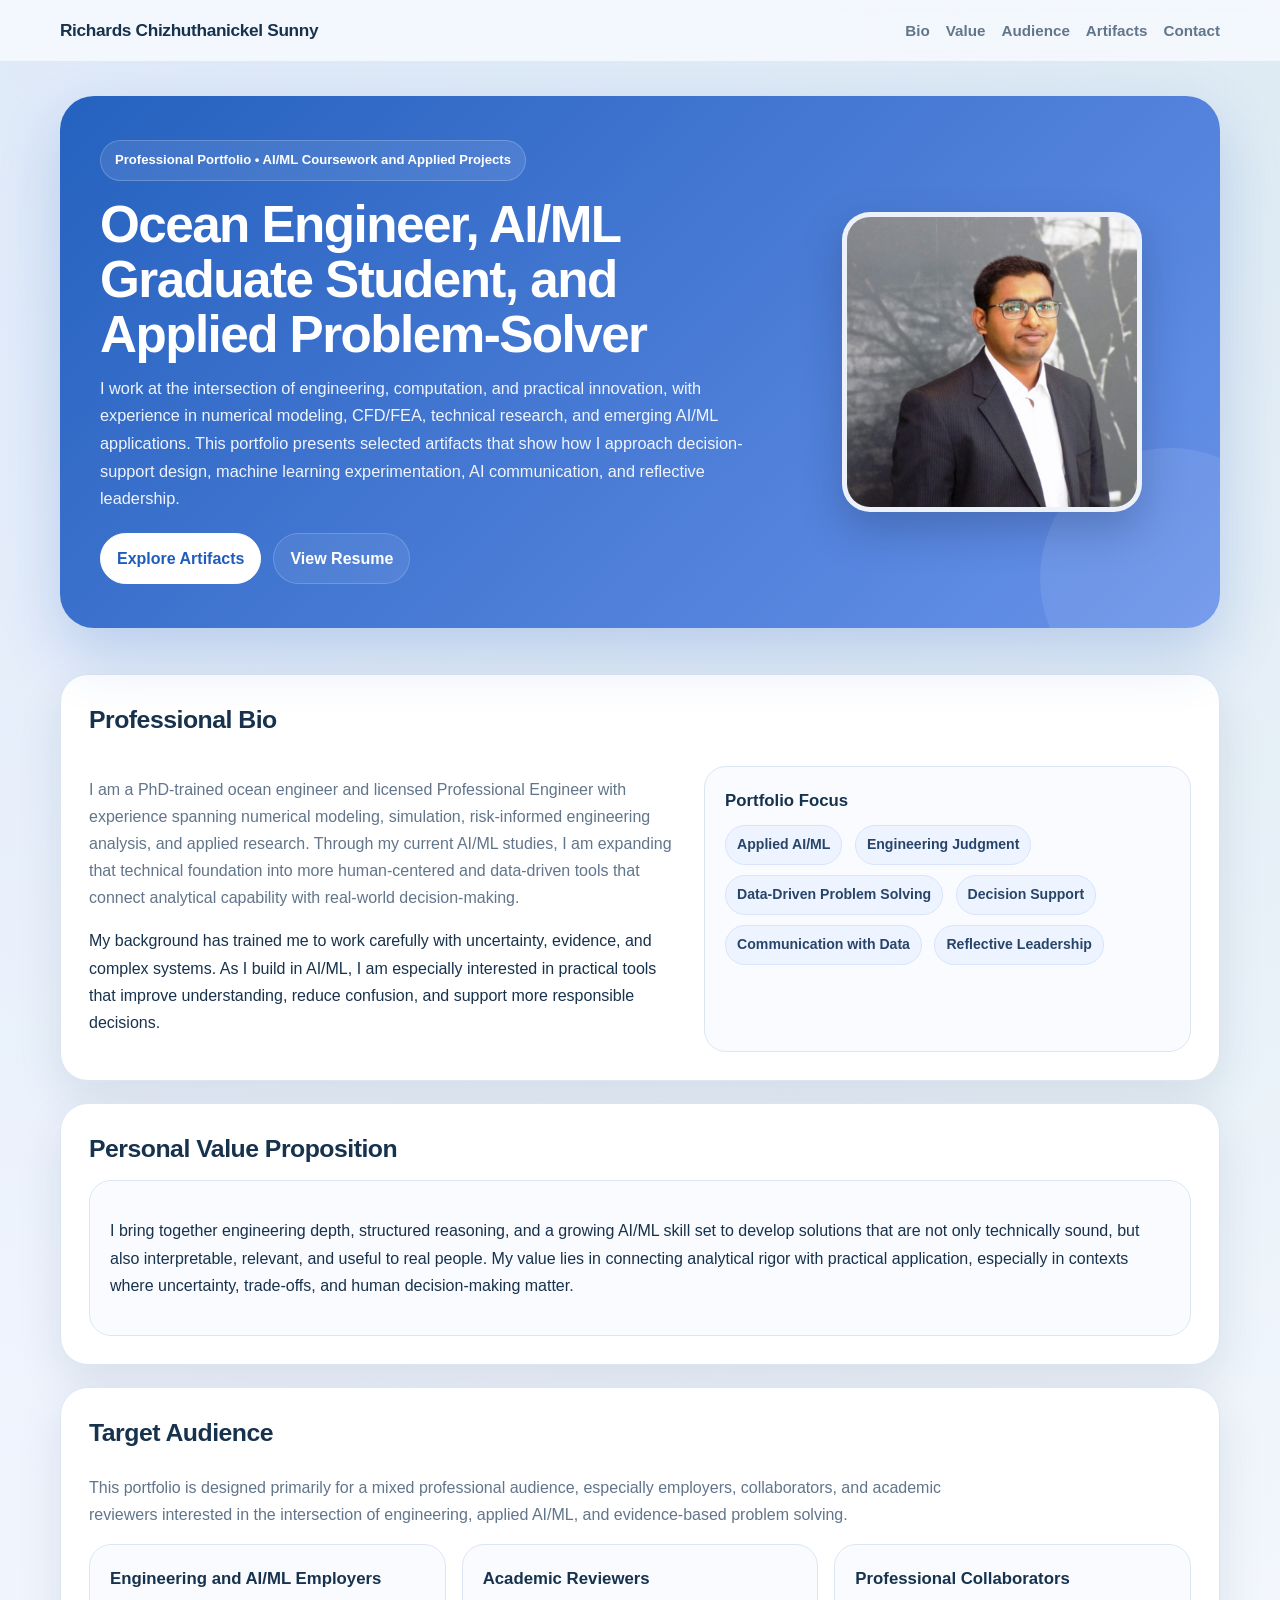
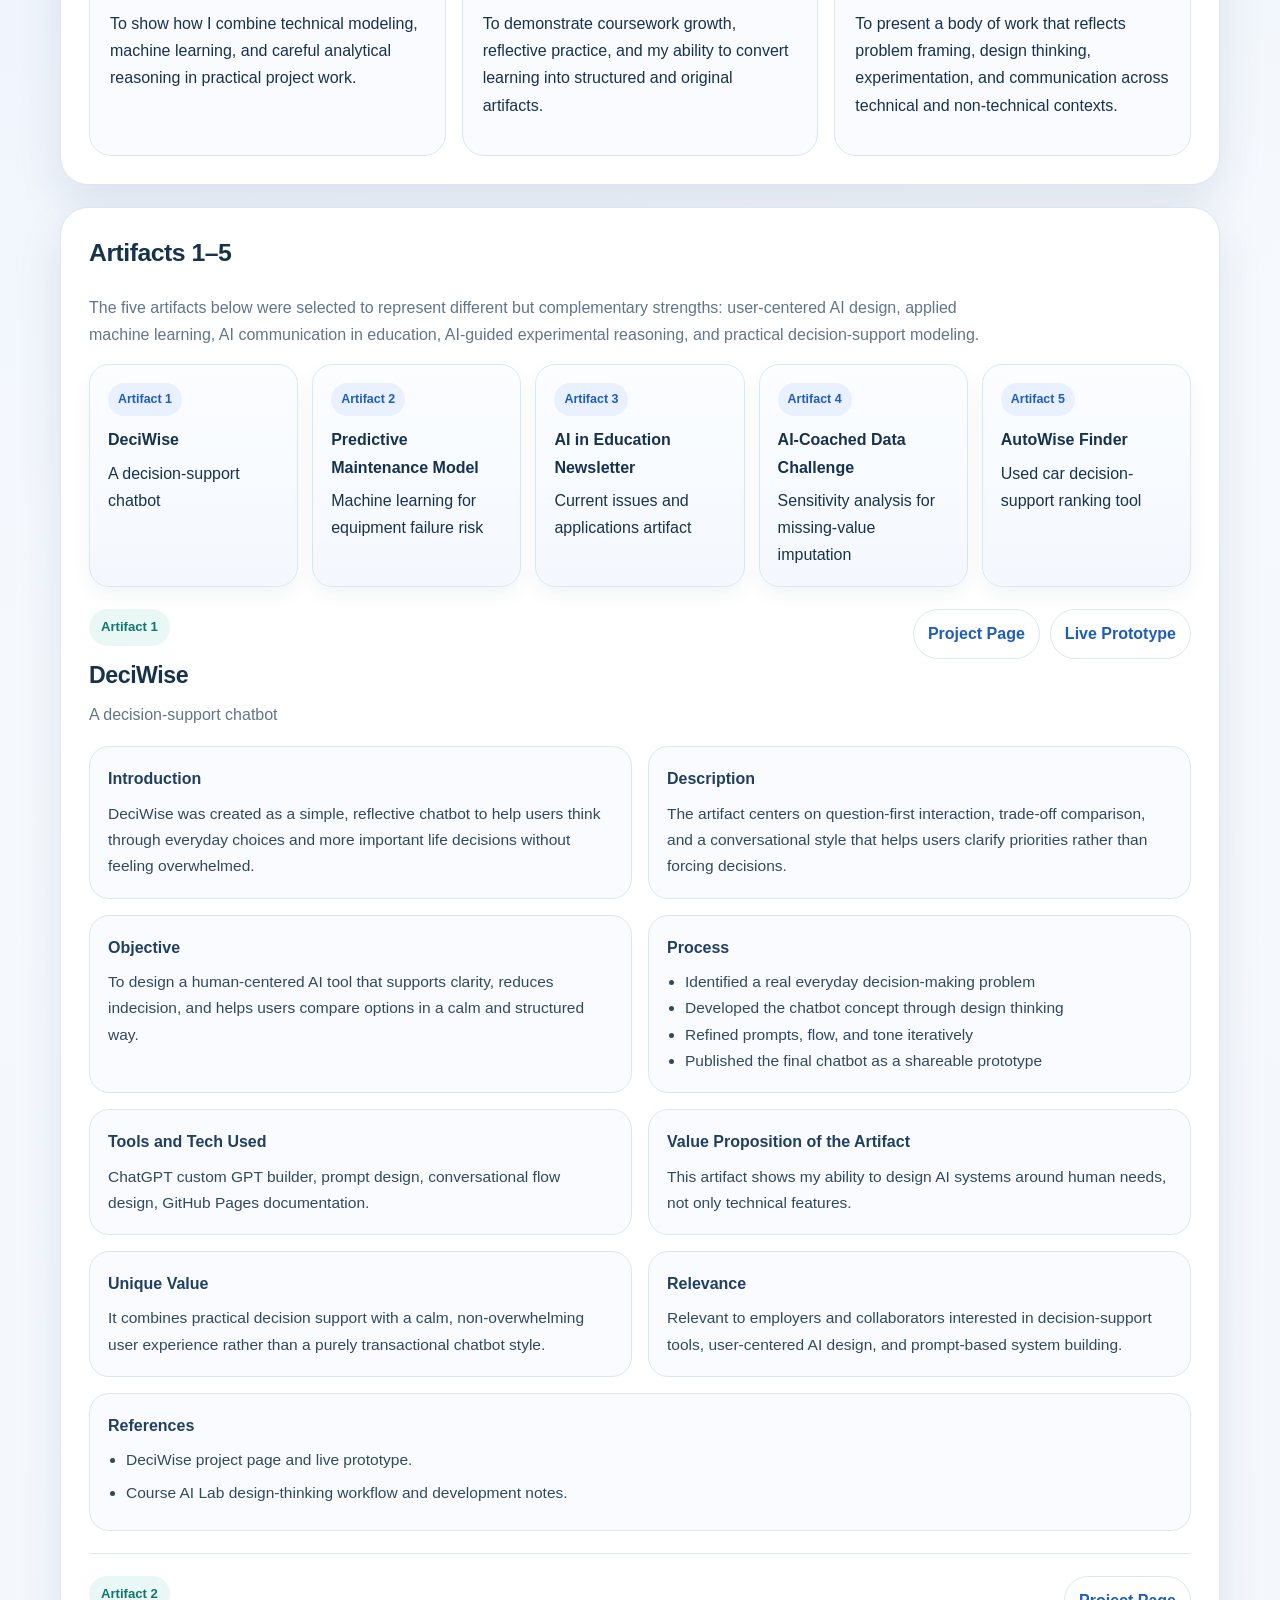
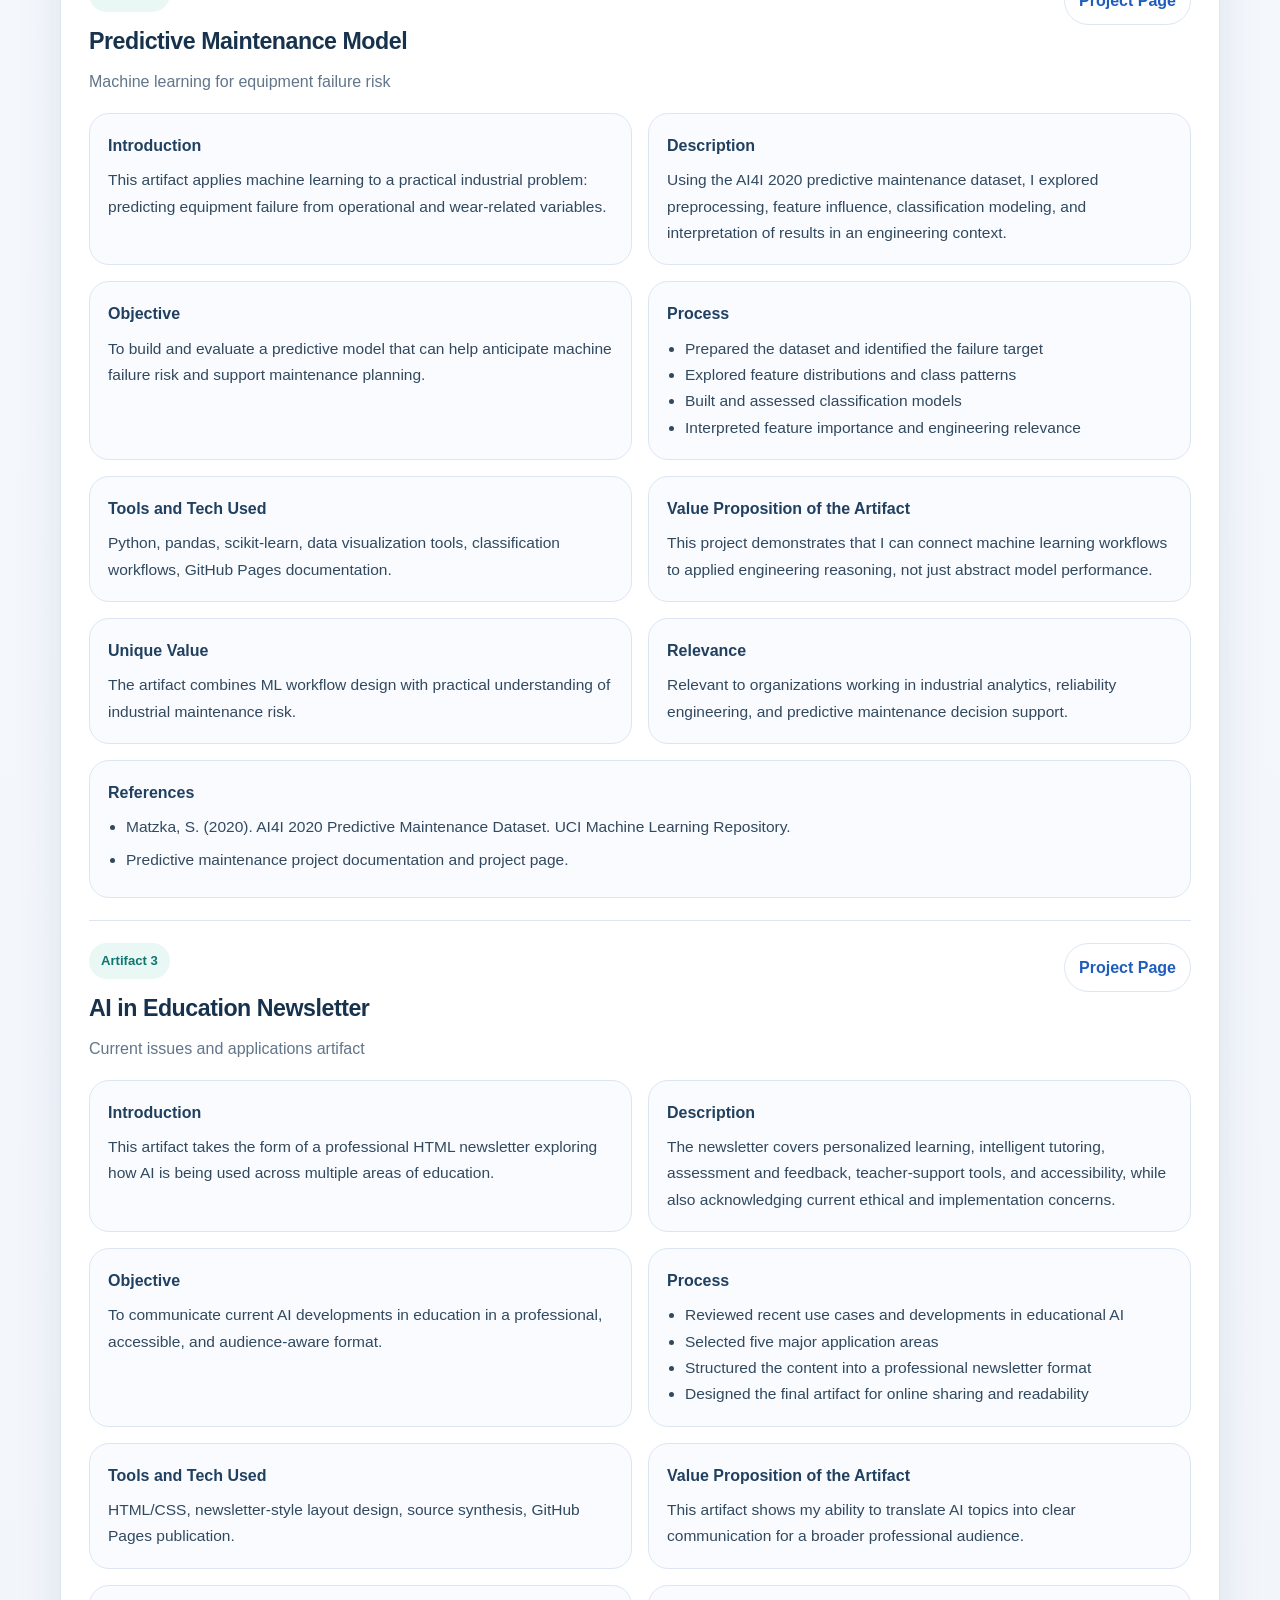
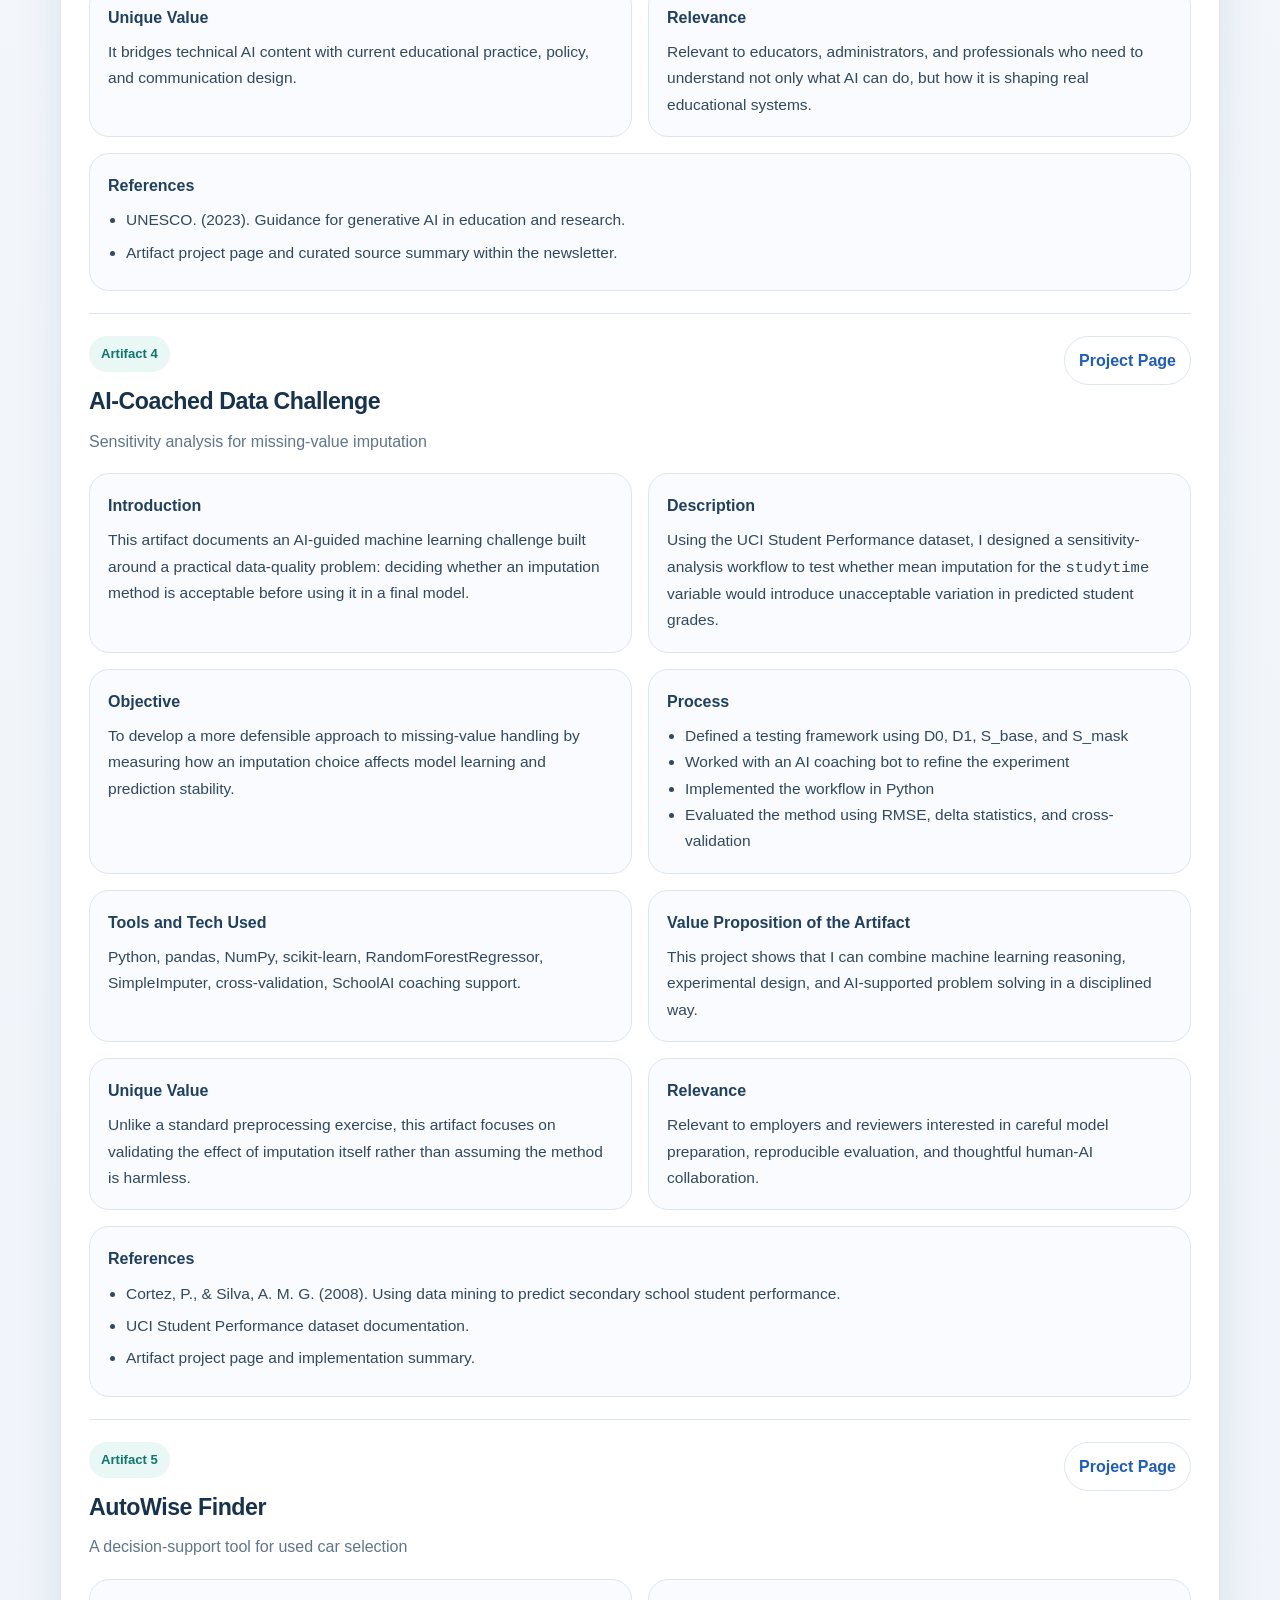
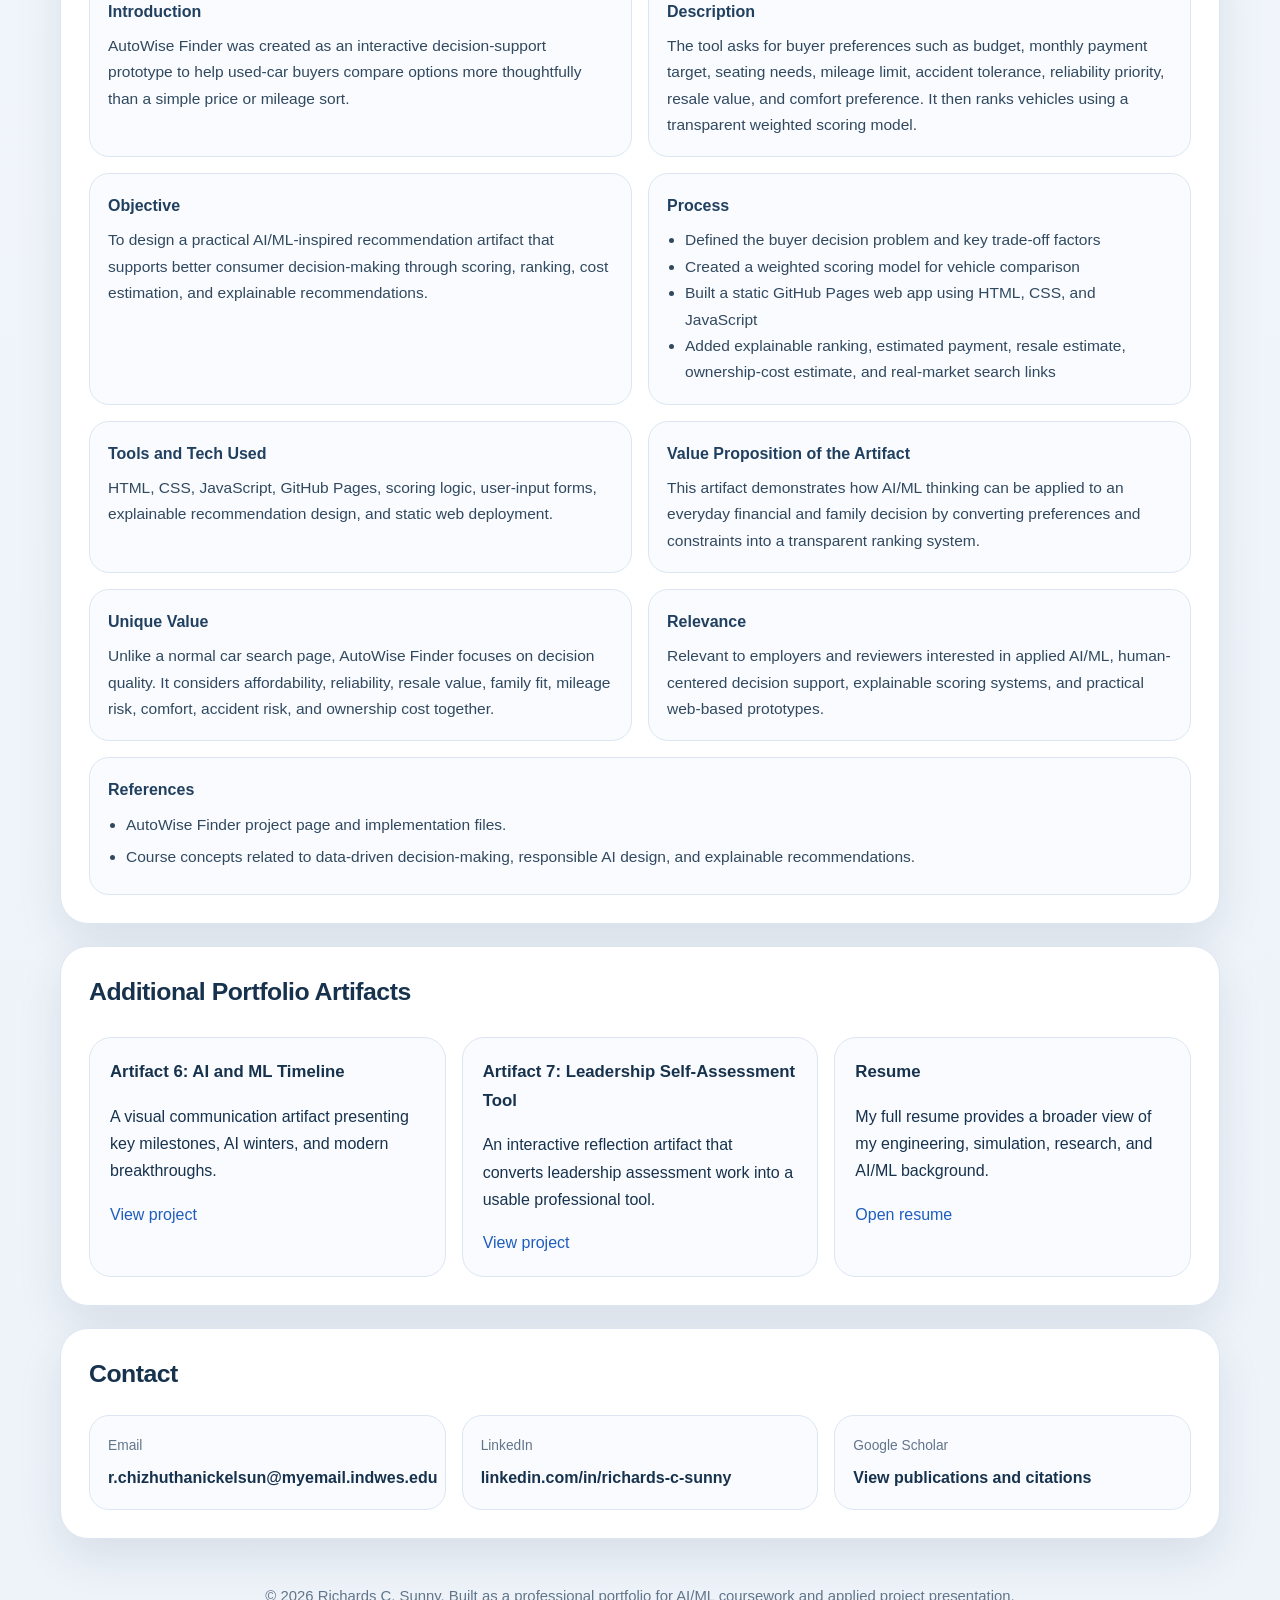
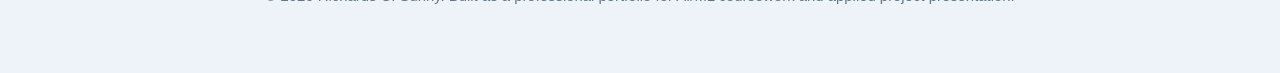
==== commit 6a450dd9: "Update index.html" ====
--- a/index.html
+++ b/index.html
@@ -45,7 +45,7 @@
     .card h3{margin:0 0 10px;font-size:1.05rem}
     .pill{display:inline-block;padding:7px 11px;border-radius:999px;background:#eef4ff;color:#274569;border:1px solid #d8e4fb;font-size:.88rem;margin:0 8px 10px 0;font-weight:600}
     .mini-grid{display:grid;grid-template-columns:repeat(3, minmax(0,1fr));gap:16px;margin-top:14px}
-    .artifact-nav{display:grid;grid-template-columns:repeat(4, minmax(0,1fr));gap:14px;margin-top:14px}
+    .artifact-nav{display:grid;grid-template-columns:repeat(auto-fit, minmax(190px,1fr));gap:14px;margin-top:14px}
     .artifact-link{display:block;padding:18px;border-radius:20px;background:linear-gradient(180deg,#fbfdff,#f4f8fe);border:1px solid var(--line);color:var(--text);text-decoration:none;transition:.18s ease;box-shadow:0 8px 18px rgba(23,50,77,.05)}
     .artifact-link:hover{transform:translateY(-2px);text-decoration:none;box-shadow:0 12px 24px rgba(23,50,77,.09)}
     .artifact-link .num{display:inline-block;padding:6px 10px;border-radius:999px;background:#e9f0ff;color:var(--primary);font-size:.78rem;font-weight:800;margin-bottom:10px}
@@ -172,17 +172,18 @@
     </section>
 
     <section id="artifacts" class="container section">
-      <div class="section-head"><h2>Artifacts 1–4</h2></div>
+      <div class="section-head"><h2>Artifacts 1–5</h2></div>
       <div class="section-body">
         <p class="lead">
-          The four artifacts below were selected to represent different but complementary strengths: user-centered AI design, applied machine learning,
-          AI communication in education, and AI-guided experimental reasoning.
+          The five artifacts below were selected to represent different but complementary strengths: user-centered AI design, applied machine learning,
+          AI communication in education, AI-guided experimental reasoning, and practical decision-support modeling.
         </p>
         <div class="artifact-nav">
           <a class="artifact-link" href="#artifact1"><span class="num">Artifact 1</span><strong>DeciWise</strong><span>A decision-support chatbot</span></a>
           <a class="artifact-link" href="#artifact2"><span class="num">Artifact 2</span><strong>Predictive Maintenance Model</strong><span>Machine learning for equipment failure risk</span></a>
           <a class="artifact-link" href="#artifact3"><span class="num">Artifact 3</span><strong>AI in Education Newsletter</strong><span>Current issues and applications artifact</span></a>
           <a class="artifact-link" href="#artifact4"><span class="num">Artifact 4</span><strong>AI-Coached Data Challenge</strong><span>Sensitivity analysis for missing-value imputation</span></a>
+          <a class="artifact-link" href="#artifact5"><span class="num">Artifact 5</span><strong>AutoWise Finder</strong><span>Used car decision-support ranking tool</span></a>
         </div>
 
         <article class="artifact" id="artifact1">
@@ -256,6 +257,25 @@
             <div class="artifact-block" style="grid-column:1 / -1;"><h4>References</h4><ul class="reference-list"><li>Cortez, P., &amp; Silva, A. M. G. (2008). Using data mining to predict secondary school student performance.</li><li>UCI Student Performance dataset documentation.</li><li>Artifact project page and implementation summary.</li></ul></div>
           </div>
         </article>
+
+        <article class="artifact" id="artifact5">
+          <div class="artifact-header">
+            <div><div class="artifact-label">Artifact 5</div><h3>AutoWise Finder</h3><div class="artifact-sub">A decision-support tool for used car selection</div></div>
+            <div class="artifact-actions"><a href="autowise-finder/index.html">Project Page</a></div>
+          </div>
+          <div class="artifact-grid">
+            <div class="artifact-block"><h4>Introduction</h4><p>AutoWise Finder was created as an interactive decision-support prototype to help used-car buyers compare options more thoughtfully than a simple price or mileage sort.</p></div>
+            <div class="artifact-block"><h4>Description</h4><p>The tool asks for buyer preferences such as budget, monthly payment target, seating needs, mileage limit, accident tolerance, reliability priority, resale value, and comfort preference. It then ranks vehicles using a transparent weighted scoring model.</p></div>
+            <div class="artifact-block"><h4>Objective</h4><p>To design a practical AI/ML-inspired recommendation artifact that supports better consumer decision-making through scoring, ranking, cost estimation, and explainable recommendations.</p></div>
+            <div class="artifact-block"><h4>Process</h4><ul><li>Defined the buyer decision problem and key trade-off factors</li><li>Created a weighted scoring model for vehicle comparison</li><li>Built a static GitHub Pages web app using HTML, CSS, and JavaScript</li><li>Added explainable ranking, estimated payment, resale estimate, ownership-cost estimate, and real-market search links</li></ul></div>
+            <div class="artifact-block"><h4>Tools and Tech Used</h4><p>HTML, CSS, JavaScript, GitHub Pages, scoring logic, user-input forms, explainable recommendation design, and static web deployment.</p></div>
+            <div class="artifact-block"><h4>Value Proposition of the Artifact</h4><p>This artifact demonstrates how AI/ML thinking can be applied to an everyday financial and family decision by converting preferences and constraints into a transparent ranking system.</p></div>
+            <div class="artifact-block"><h4>Unique Value</h4><p>Unlike a normal car search page, AutoWise Finder focuses on decision quality. It considers affordability, reliability, resale value, family fit, mileage risk, comfort, accident risk, and ownership cost together.</p></div>
+            <div class="artifact-block"><h4>Relevance</h4><p>Relevant to employers and reviewers interested in applied AI/ML, human-centered decision support, explainable scoring systems, and practical web-based prototypes.</p></div>
+            <div class="artifact-block" style="grid-column:1 / -1;"><h4>References</h4><ul class="reference-list"><li>AutoWise Finder project page and implementation files.</li><li>Course concepts related to data-driven decision-making, responsible AI design, and explainable recommendations.</li></ul></div>
+          </div>
+        </article>
+
       </div>
     </section>
 
@@ -263,8 +283,8 @@
       <div class="section-head"><h2>Additional Portfolio Artifacts</h2></div>
       <div class="section-body">
         <div class="mini-grid">
-          <div class="card"><h3>Artifact 5: AI and ML Timeline</h3><p>A visual communication artifact presenting key milestones, AI winters, and modern breakthroughs.</p><a href="timeline.html">View project</a></div>
-          <div class="card"><h3>Artifact 6: Leadership Self-Assessment Tool</h3><p>An interactive reflection artifact that converts leadership assessment work into a usable professional tool.</p><a href="leadership.html">View project</a></div>
+          <div class="card"><h3>Artifact 6: AI and ML Timeline</h3><p>A visual communication artifact presenting key milestones, AI winters, and modern breakthroughs.</p><a href="timeline.html">View project</a></div>
+          <div class="card"><h3>Artifact 7: Leadership Self-Assessment Tool</h3><p>An interactive reflection artifact that converts leadership assessment work into a usable professional tool.</p><a href="leadership.html">View project</a></div>
           <div class="card"><h3>Resume</h3><p>My full resume provides a broader view of my engineering, simulation, research, and AI/ML background.</p><a href="assets/Richards_C_Sunny_Resume.pdf" target="_blank" rel="noopener">Open resume</a></div>
         </div>
       </div>
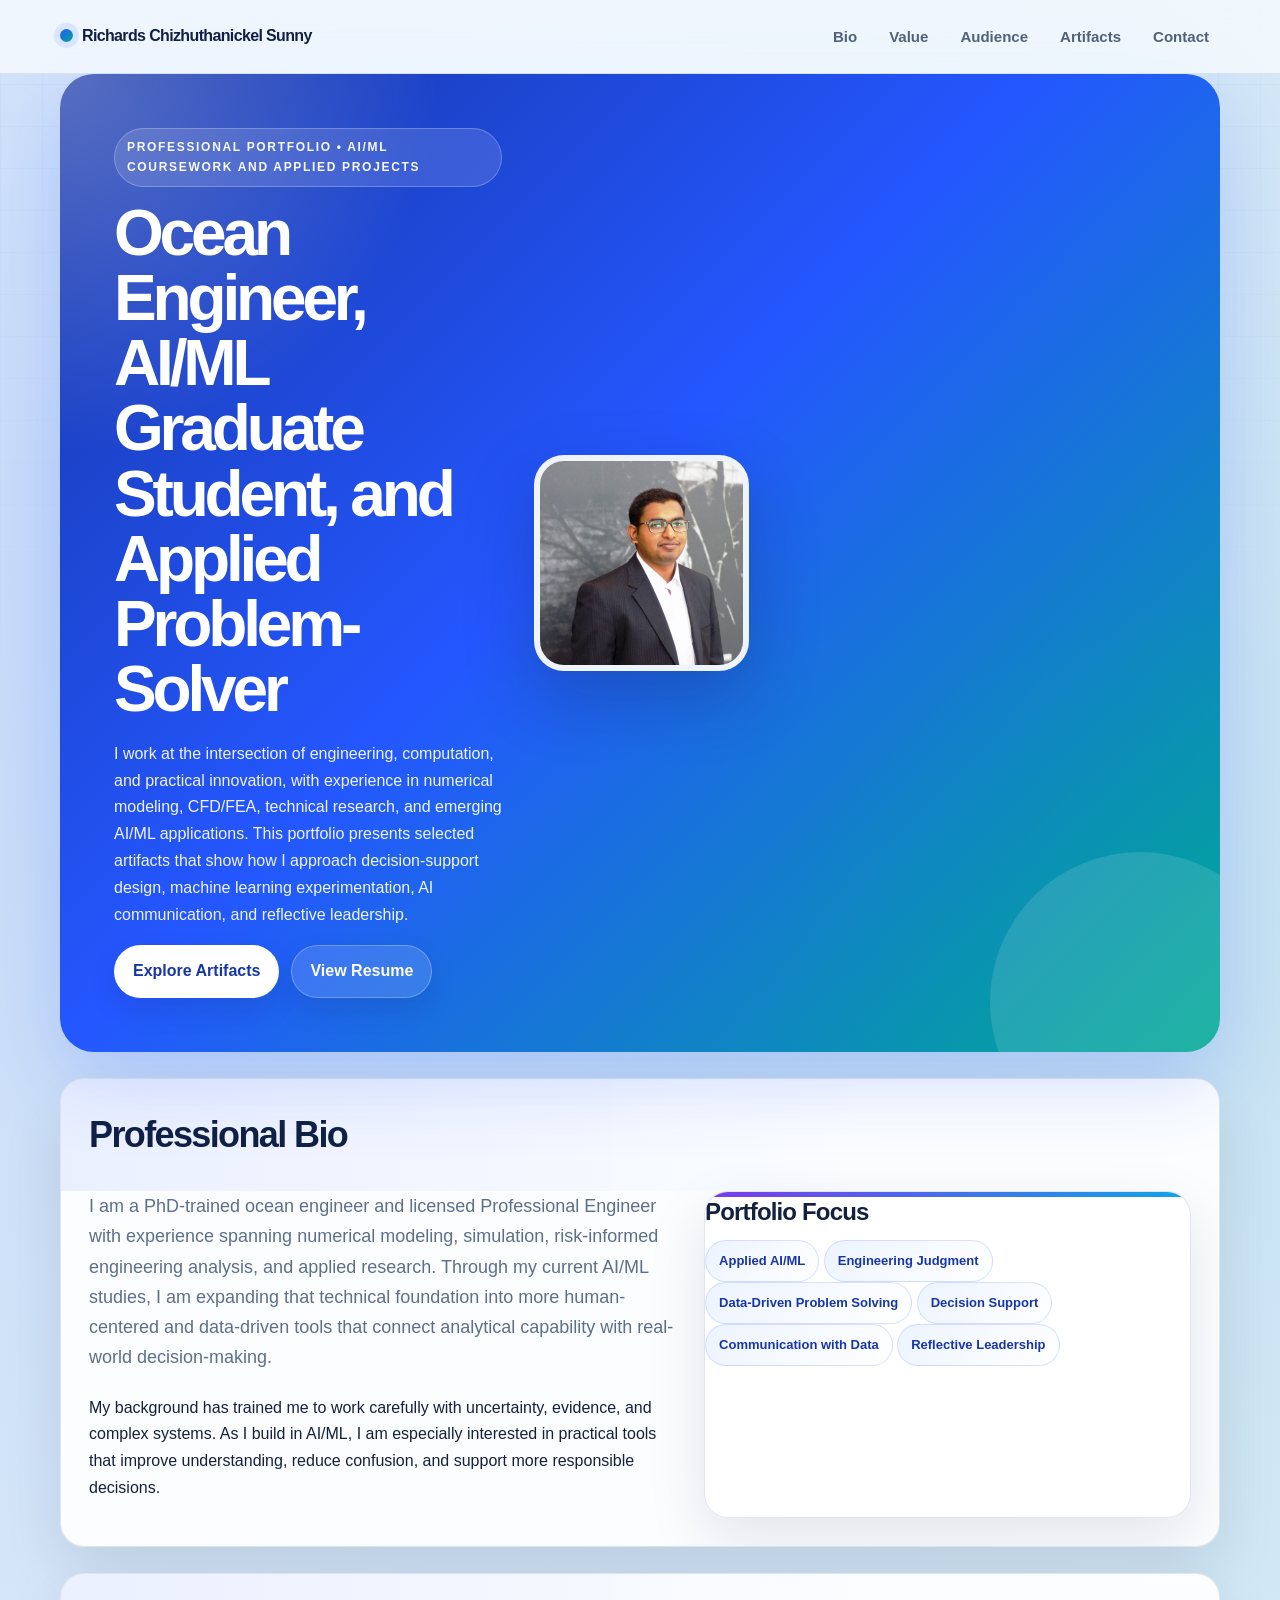
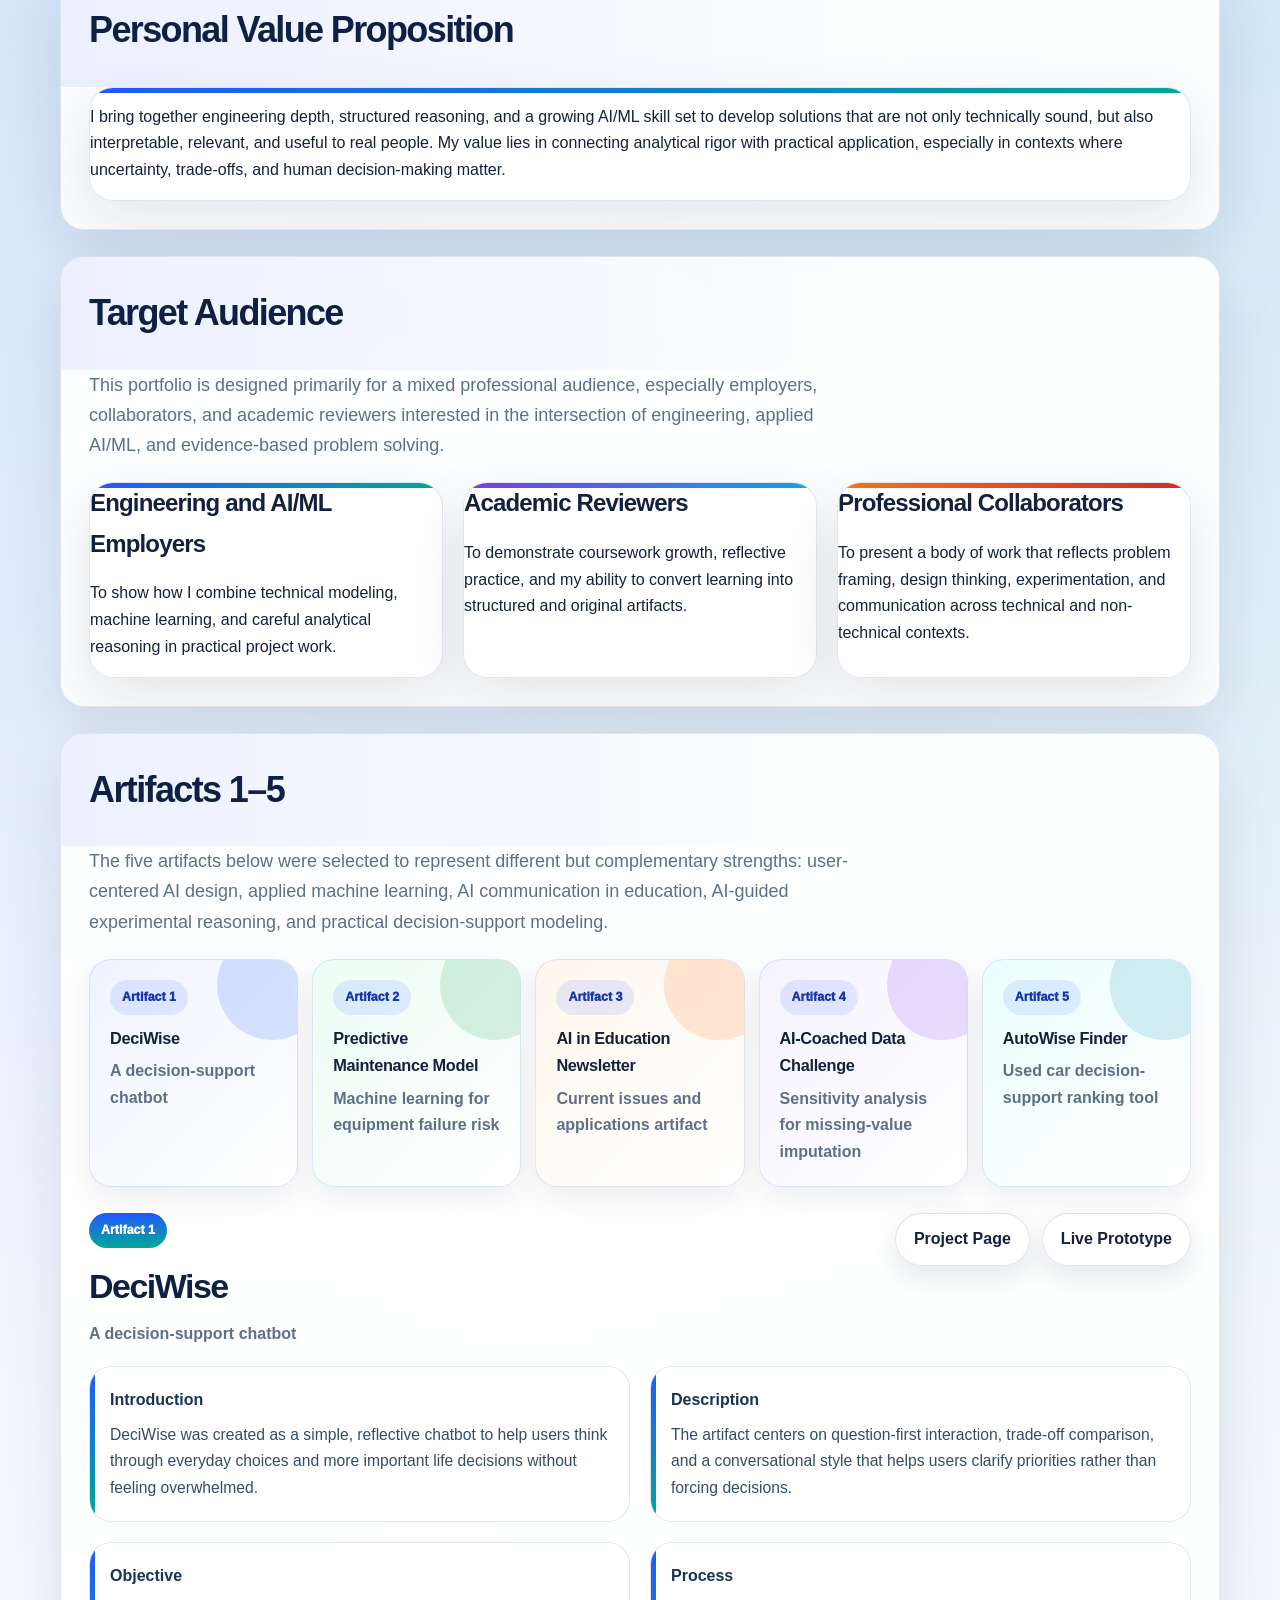
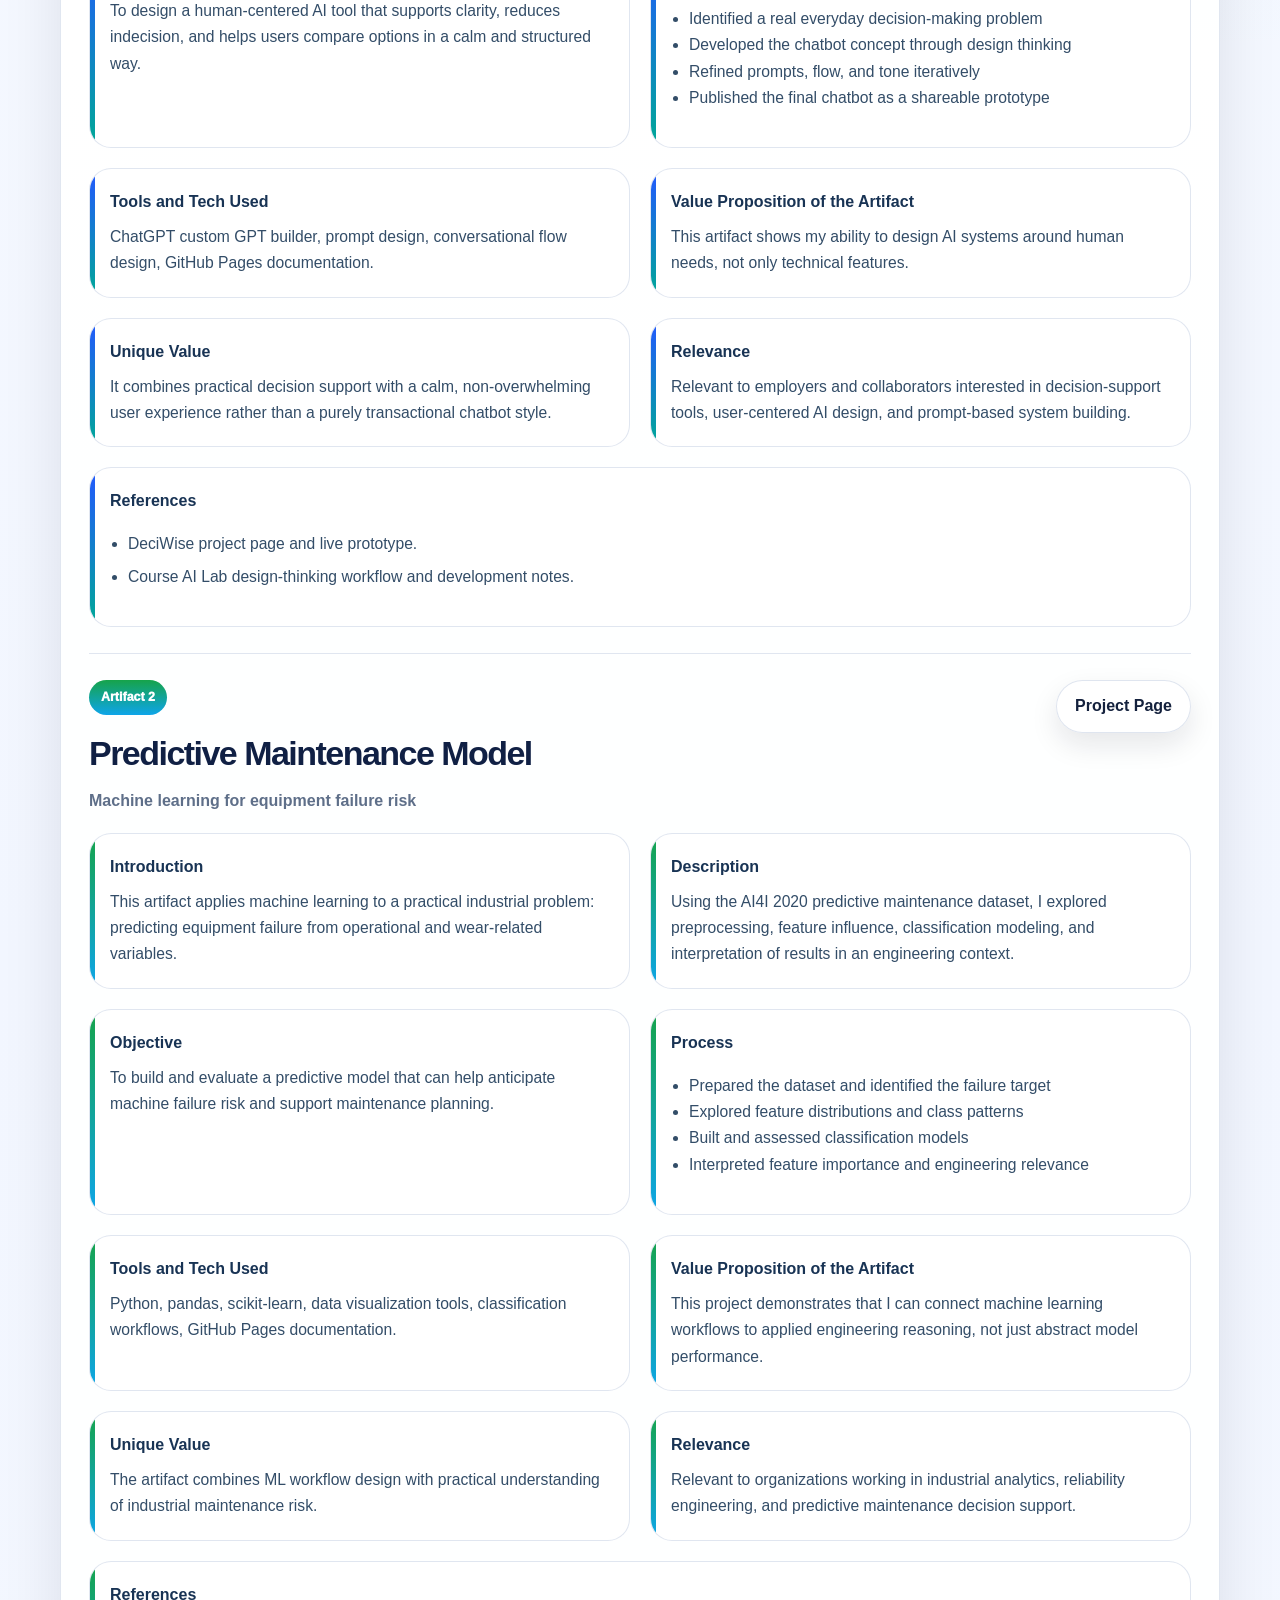
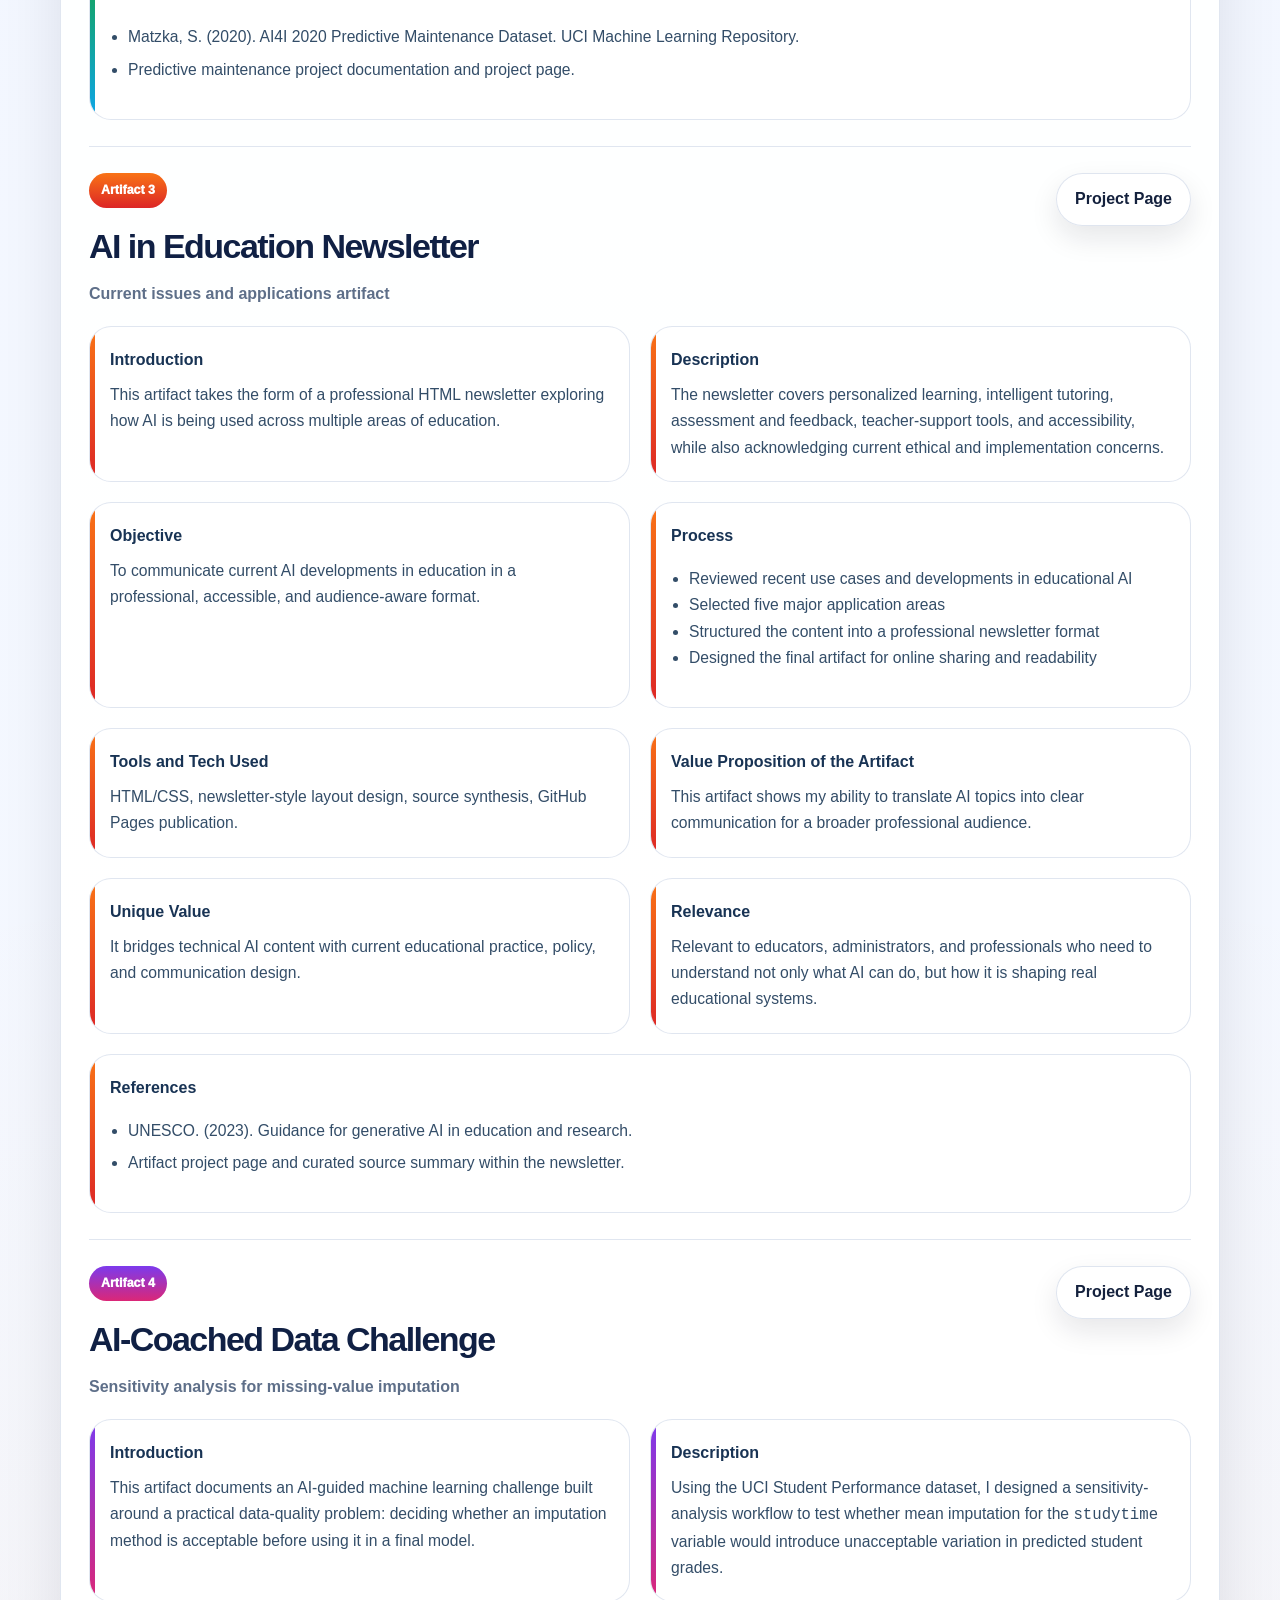
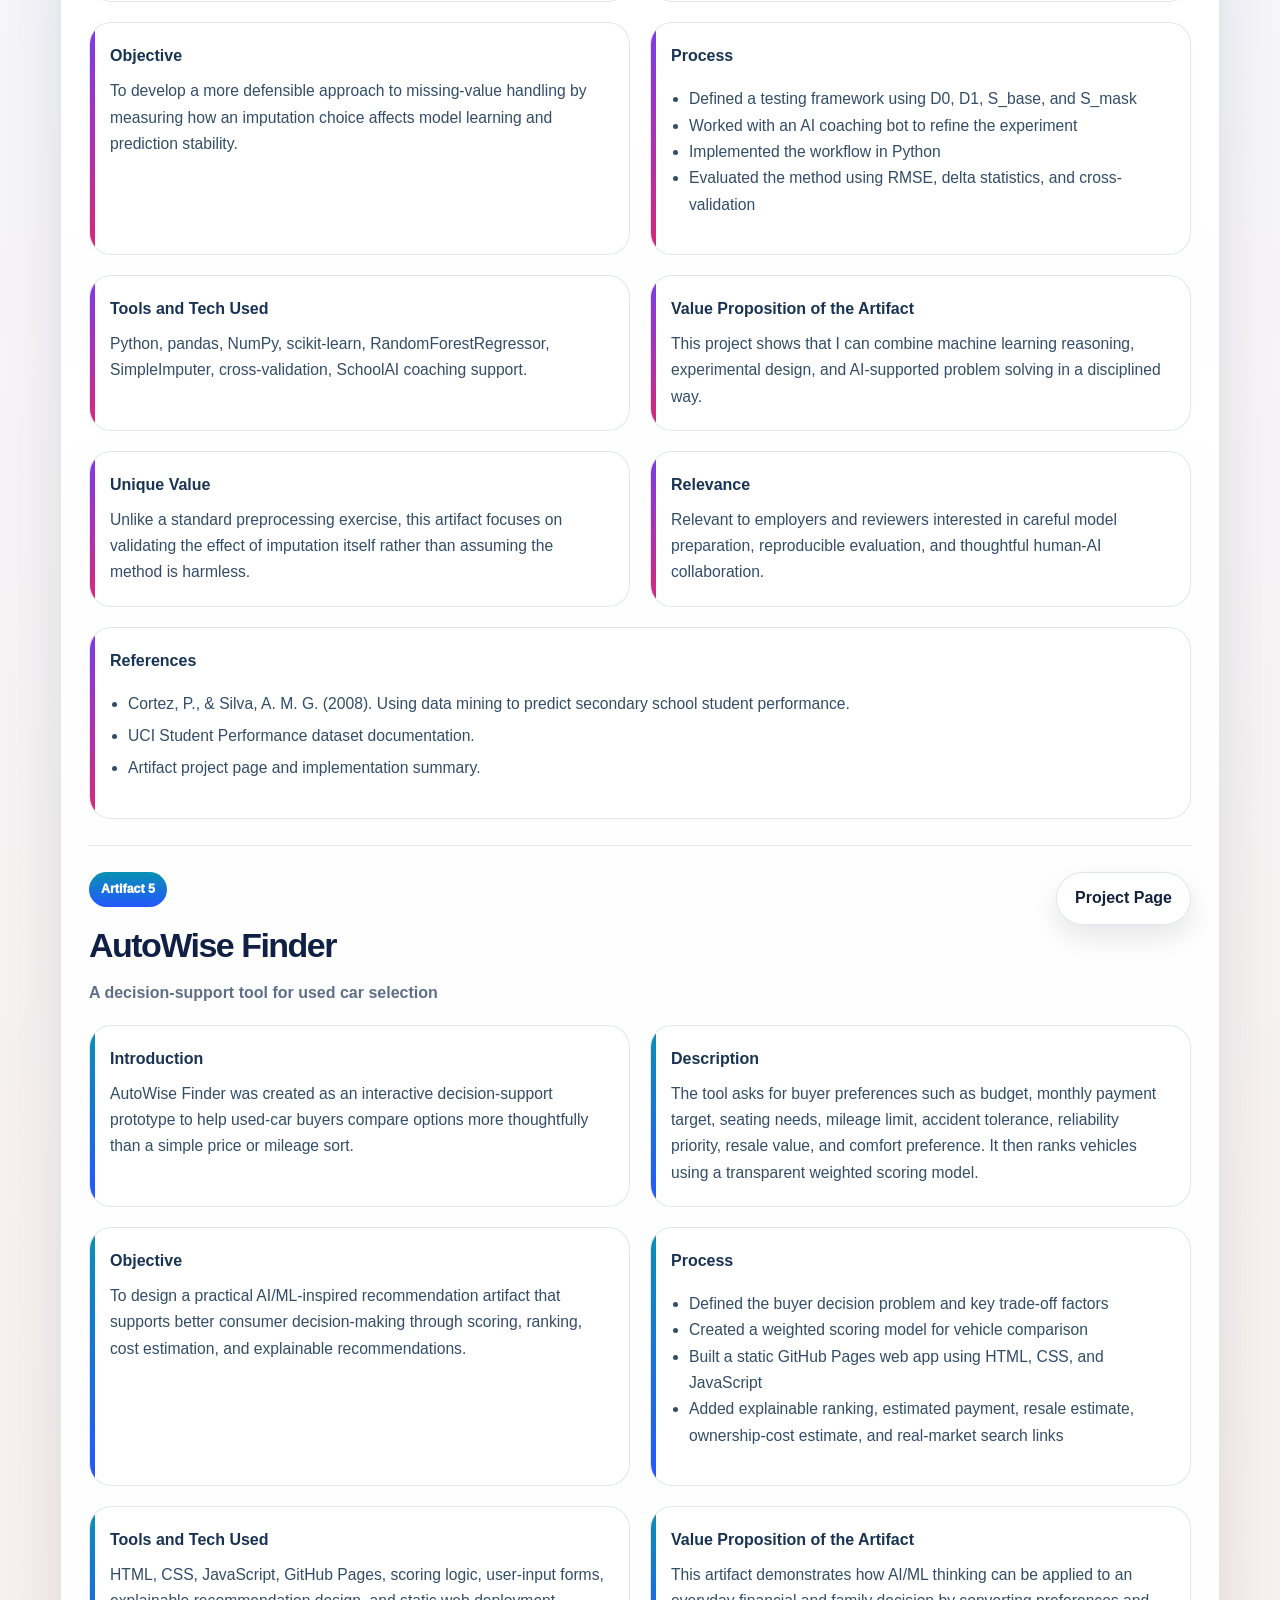
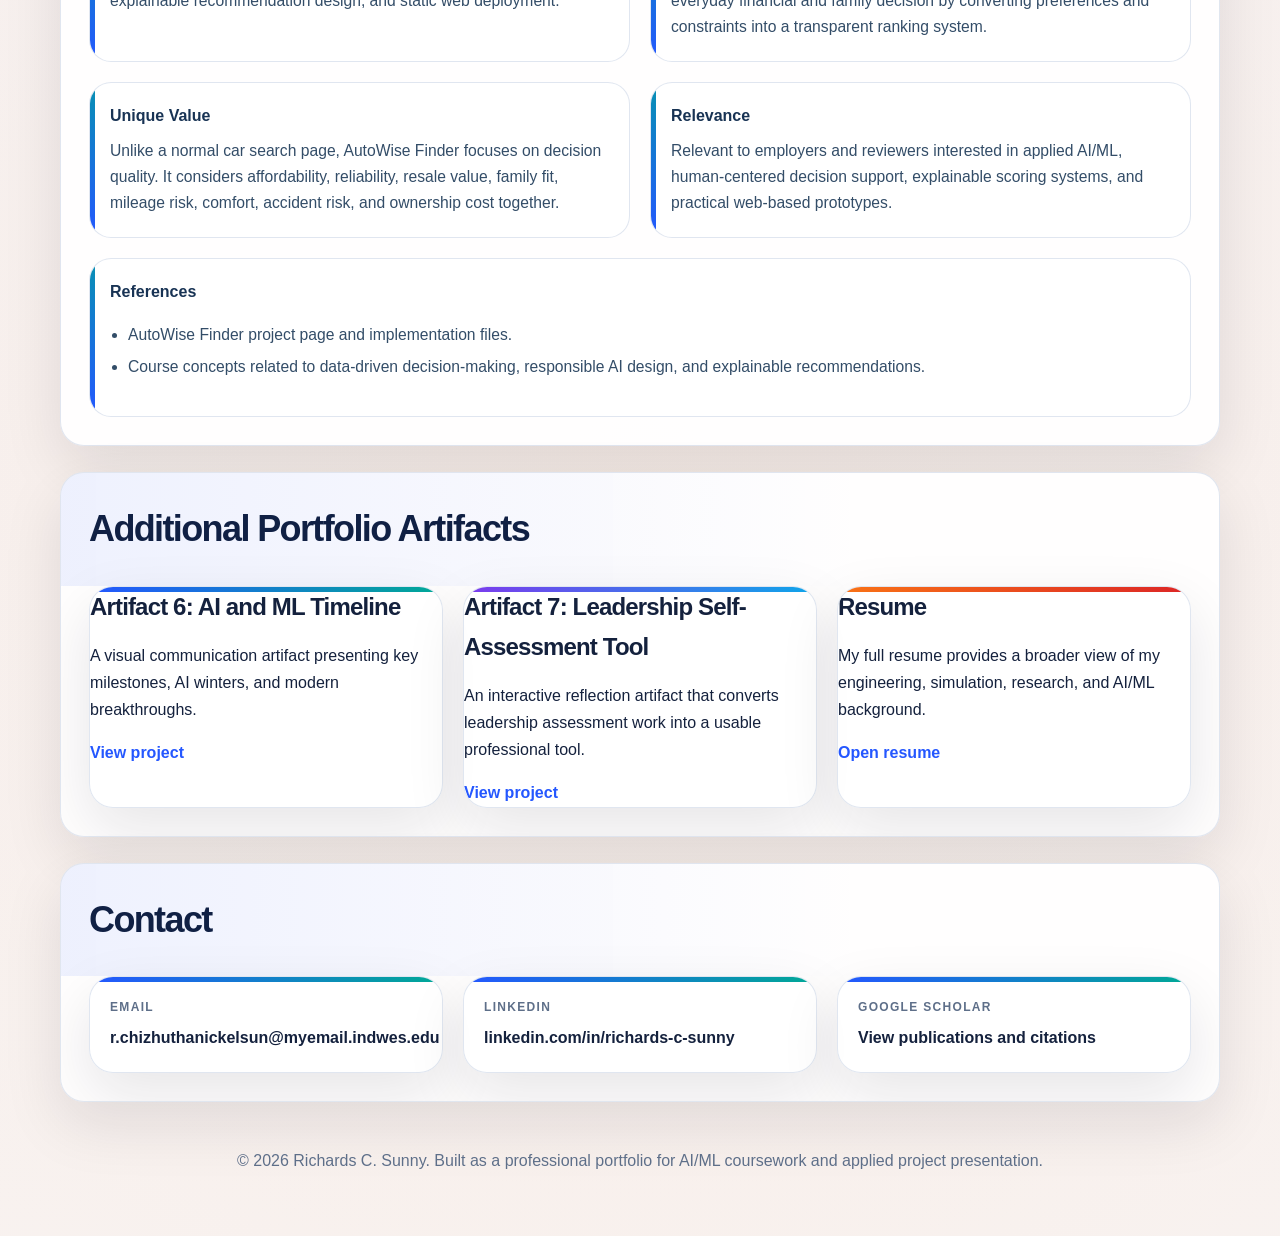
==== commit 2e0227d0: "Update index.html" ====
--- a/index.html
+++ b/index.html
@@ -4,83 +4,15 @@
   <meta charset="UTF-8" />
   <meta name="viewport" content="width=device-width, initial-scale=1.0" />
   <title>Richards Chizhuthanickel Sunny | Professional Portfolio</title>
-  <style>
-    :root{
-      --bg:#f4f7fb;--panel:#ffffff;--panel-soft:#f9fbff;--line:#dce6f2;--text:#17324d;--muted:#61758b;
-      --primary:#1f5dbd;--primary-2:#5b88e8;--accent:#0f766e;--accent-soft:#eaf8f5;
-      --shadow:0 18px 45px rgba(23,50,77,.10);--radius:24px;--max:1160px;
-    }
-    *{box-sizing:border-box} html{scroll-behavior:smooth}
-    body{
-      margin:0;font-family:"Inter","Segoe UI",Roboto,Arial,sans-serif;color:var(--text);line-height:1.7;
-      background:radial-gradient(circle at top left, rgba(91,136,232,.13), transparent 28%),
-                 radial-gradient(circle at top right, rgba(15,118,110,.08), transparent 22%),
-                 linear-gradient(180deg,#f8fbff 0%, #eef3f9 100%);
-    }
-    a{color:var(--primary);text-decoration:none} a:hover{text-decoration:underline}
-    .container{width:min(var(--max), calc(100% - 32px));margin:0 auto}
-    .site-header{position:sticky;top:0;z-index:100;backdrop-filter: blur(12px);background:rgba(248,251,255,.82);border-bottom:1px solid rgba(220,230,242,.9)}
-    .nav{display:flex;align-items:center;justify-content:space-between;gap:18px;padding:16px 0}
-    .brand{font-weight:800;letter-spacing:-.02em;font-size:1.08rem}
-    nav{display:flex;flex-wrap:wrap;gap:16px} nav a{color:var(--muted);font-weight:600;font-size:.95rem}
-    .hero-wrap{padding:34px 0 24px}
-    .hero{background:linear-gradient(135deg, rgba(31,93,189,.97), rgba(91,136,232,.90));color:#fff;border-radius:34px;overflow:hidden;position:relative;box-shadow:0 25px 60px rgba(31,93,189,.22);padding:44px 40px}
-    .hero::after{content:"";position:absolute;right:-80px;bottom:-80px;width:260px;height:260px;border-radius:50%;background:rgba(255,255,255,.09)}
-    .hero-grid{display:grid;grid-template-columns:1.35fr .75fr;gap:28px;align-items:center;position:relative;z-index:1}
-    .eyebrow{display:inline-block;padding:8px 14px;border-radius:999px;background:rgba(255,255,255,.10);border:1px solid rgba(255,255,255,.20);font-size:.82rem;font-weight:700;margin-bottom:16px}
-    h1{margin:0 0 12px;font-size:clamp(2.1rem, 4vw, 3.35rem);line-height:1.08;letter-spacing:-.03em}
-    .hero p{margin:0 0 16px;color:rgba(255,255,255,.92);font-size:1.02rem}
-    .hero-actions{display:flex;flex-wrap:wrap;gap:12px;margin-top:20px}
-    .button{display:inline-flex;align-items:center;justify-content:center;padding:11px 16px;border-radius:999px;font-weight:700;border:1px solid rgba(255,255,255,.18);background:rgba(255,255,255,.08);color:#fff;text-decoration:none}
-    .button.primary{background:#fff;color:var(--primary);border-color:#fff}
-    .hero-photo{display:flex;justify-content:center}
-    .hero-photo img{width:min(300px, 100%);aspect-ratio:1/1;object-fit:cover;border-radius:28px;border:5px solid rgba(255,255,255,.20);box-shadow:0 18px 42px rgba(18,37,71,.25);background:#e8eef8}
-    .section{margin-top:22px;background:var(--panel);border:1px solid var(--line);border-radius:28px;box-shadow:var(--shadow);overflow:hidden}
-    .section-head{padding:24px 28px 10px}
-    .section-head h2{margin:0;font-size:1.55rem;letter-spacing:-.02em}
-    .section-body{padding:0 28px 28px}
-    .lead{color:var(--muted);margin-top:10px;max-width:900px}
-    .info-grid{display:grid;grid-template-columns:1.1fr .9fr;gap:20px;margin-top:14px}
-    .card{background:var(--panel-soft);border:1px solid var(--line);border-radius:22px;padding:20px;height:100%}
-    .card h3{margin:0 0 10px;font-size:1.05rem}
-    .pill{display:inline-block;padding:7px 11px;border-radius:999px;background:#eef4ff;color:#274569;border:1px solid #d8e4fb;font-size:.88rem;margin:0 8px 10px 0;font-weight:600}
-    .mini-grid{display:grid;grid-template-columns:repeat(3, minmax(0,1fr));gap:16px;margin-top:14px}
-    .artifact-nav{display:grid;grid-template-columns:repeat(auto-fit, minmax(190px,1fr));gap:14px;margin-top:14px}
-    .artifact-link{display:block;padding:18px;border-radius:20px;background:linear-gradient(180deg,#fbfdff,#f4f8fe);border:1px solid var(--line);color:var(--text);text-decoration:none;transition:.18s ease;box-shadow:0 8px 18px rgba(23,50,77,.05)}
-    .artifact-link:hover{transform:translateY(-2px);text-decoration:none;box-shadow:0 12px 24px rgba(23,50,77,.09)}
-    .artifact-link .num{display:inline-block;padding:6px 10px;border-radius:999px;background:#e9f0ff;color:var(--primary);font-size:.78rem;font-weight:800;margin-bottom:10px}
-    .artifact-link strong{display:block;margin-bottom:6px;font-size:1rem}
-    .artifact{margin-top:22px;border-top:1px solid var(--line);padding-top:22px}
-    .artifact:first-of-type{border-top:none;padding-top:0}
-    .artifact-header{display:grid;grid-template-columns:1fr auto;gap:16px;align-items:start;margin-bottom:10px}
-    .artifact-label{display:inline-block;padding:7px 12px;border-radius:999px;background:var(--accent-soft);color:var(--accent);font-size:.82rem;font-weight:800;margin-bottom:10px}
-    .artifact h3{margin:0;font-size:1.45rem;letter-spacing:-.02em}
-    .artifact-sub{color:var(--muted);margin-top:6px}
-    .artifact-actions{display:flex;flex-wrap:wrap;gap:10px}
-    .artifact-actions a{display:inline-flex;align-items:center;padding:10px 14px;border-radius:999px;border:1px solid var(--line);background:#fff;font-weight:700;text-decoration:none;color:var(--primary)}
-    .artifact-grid{display:grid;grid-template-columns:repeat(2, minmax(0,1fr));gap:16px;margin-top:18px}
-    .artifact-block{background:var(--panel-soft);border:1px solid var(--line);border-radius:20px;padding:18px}
-    .artifact-block h4{margin:0 0 8px;font-size:1rem;color:#21405f}
-    .artifact-block p, .artifact-block li{margin:0;color:#31495f;font-size:.97rem}
-    .artifact-block ul{margin:0;padding-left:18px}
-    .reference-list{margin:0;padding-left:18px}
-    .reference-list li{margin-bottom:6px}
-    .contact-grid{display:grid;grid-template-columns:repeat(3,minmax(0,1fr));gap:16px;margin-top:10px}
-    .contact-card{display:block;padding:18px;border-radius:20px;background:var(--panel-soft);border:1px solid var(--line);color:var(--text);text-decoration:none}
-    .contact-label{display:block;color:var(--muted);font-size:.86rem;margin-bottom:6px}
-    .site-footer{padding:30px 0 50px;color:var(--muted);font-size:.93rem;text-align:center}
-    @media (max-width: 1000px){
-      .hero-grid,.info-grid,.mini-grid,.artifact-nav,.artifact-grid,.contact-grid{grid-template-columns:1fr}
-      .artifact-header{grid-template-columns:1fr}
-      .hero{padding:34px 24px}.section-head{padding:22px 20px 10px}.section-body{padding:0 20px 22px}
-    }
-  </style>
+  <meta name="description" content="Professional AI/ML coursework and applied project portfolio for Richards Chizhuthanickel Sunny, highlighting decision-support design, machine learning, AI communication, and reflective leadership." />
+  <meta name="theme-color" content="#2457ff" />
+  <link rel="stylesheet" href="styles.css?v=3" />
 </head>
 <body>
   <header class="site-header">
     <div class="container nav">
       <div class="brand">Richards Chizhuthanickel Sunny</div>
-      <nav>
+      <nav aria-label="Main navigation">
         <a href="#bio">Bio</a>
         <a href="#value">Value</a>
         <a href="#audience">Audience</a>
--- a/styles.css
+++ b/styles.css
@@ -0,0 +1,1014 @@
+/* ==========================================================================
+   Richards C. Sunny Portfolio - Enhanced Colorful Theme
+   Drop-in replacement for the current stylesheet.
+   Works with the existing class names in your portfolio and project pages.
+   ========================================================================== */
+
+:root {
+  --bg: #f7f9ff;
+  --surface: rgba(255, 255, 255, 0.92);
+  --surface-2: #f3f7ff;
+  --surface-3: #eef6ff;
+  --text: #14213d;
+  --muted: #5e6f89;
+  --line: rgba(127, 151, 190, 0.24);
+
+  --accent: #2457ff;
+  --accent-dark: #1736a7;
+  --accent-2: #00a896;
+  --accent-3: #f97316;
+  --accent-4: #7c3aed;
+  --accent-5: #dc2626;
+  --accent-6: #0ea5e9;
+  --accent-7: #16a34a;
+
+  --warm: #fff7ed;
+  --blue-soft: #edf4ff;
+  --green-soft: #ecfdf5;
+  --orange-soft: #fff7ed;
+  --purple-soft: #f5f3ff;
+  --rose-soft: #fff1f2;
+  --cyan-soft: #ecfeff;
+
+  --shadow: 0 22px 60px rgba(15, 23, 42, 0.10);
+  --shadow-hover: 0 30px 80px rgba(15, 23, 42, 0.16);
+  --radius: 24px;
+  --max: 1160px;
+}
+
+* { box-sizing: border-box; }
+
+html { scroll-behavior: smooth; }
+
+body {
+  margin: 0;
+  font-family: Inter, "Segoe UI", Roboto, Arial, sans-serif;
+  color: var(--text);
+  line-height: 1.68;
+  background:
+    radial-gradient(circle at 8% 6%, rgba(36, 87, 255, 0.17), transparent 30%),
+    radial-gradient(circle at 92% 10%, rgba(0, 168, 150, 0.14), transparent 28%),
+    radial-gradient(circle at 50% 92%, rgba(249, 115, 22, 0.10), transparent 34%),
+    linear-gradient(180deg, #fbfdff 0%, #f2f6ff 45%, #f8fbff 100%);
+  min-height: 100vh;
+}
+
+body::before {
+  content: "";
+  position: fixed;
+  inset: 0;
+  pointer-events: none;
+  background-image:
+    linear-gradient(rgba(36, 87, 255, 0.035) 1px, transparent 1px),
+    linear-gradient(90deg, rgba(36, 87, 255, 0.035) 1px, transparent 1px);
+  background-size: 42px 42px;
+  mask-image: linear-gradient(180deg, black, transparent 78%);
+  z-index: -1;
+}
+
+a {
+  color: var(--accent);
+  text-decoration: none;
+  font-weight: 700;
+}
+
+a:hover { text-decoration: none; color: var(--accent-dark); }
+
+.container {
+  width: min(var(--max), calc(100% - 32px));
+  margin: 0 auto;
+}
+
+/* Header / Navigation */
+
+.site-header {
+  position: sticky;
+  top: 0;
+  background: rgba(248, 251, 255, 0.78);
+  backdrop-filter: blur(18px);
+  border-bottom: 1px solid rgba(127, 151, 190, 0.22);
+  z-index: 10;
+}
+
+.nav {
+  display: flex;
+  justify-content: space-between;
+  align-items: center;
+  padding: 16px 0;
+  gap: 16px;
+}
+
+.brand {
+  font-weight: 900;
+  letter-spacing: -0.04em;
+  color: #102044;
+  position: relative;
+}
+
+.brand::before {
+  content: "";
+  display: inline-block;
+  width: 13px;
+  height: 13px;
+  margin-right: 9px;
+  border-radius: 50%;
+  background: linear-gradient(135deg, var(--accent), var(--accent-2));
+  box-shadow: 0 0 0 6px rgba(36, 87, 255, 0.10);
+  vertical-align: -1px;
+}
+
+nav {
+  display: flex;
+  gap: 10px;
+  flex-wrap: wrap;
+  align-items: center;
+}
+
+nav a {
+  color: #516179;
+  font-weight: 800;
+  font-size: 0.94rem;
+  padding: 8px 11px;
+  border-radius: 999px;
+  transition: 0.18s ease;
+}
+
+nav a:hover {
+  color: var(--accent-dark);
+  background: rgba(36, 87, 255, 0.09);
+}
+
+/* Hero */
+
+.hero {
+  display: grid;
+  grid-template-columns: 1.35fr 0.8fr;
+  gap: 40px;
+  align-items: center;
+  padding: 58px 0 34px;
+}
+
+.hero-wrap .hero,
+.hero.hero-card {
+  padding: clamp(30px, 5vw, 54px);
+  border-radius: 34px;
+  overflow: hidden;
+  position: relative;
+  box-shadow: 0 28px 80px rgba(36, 87, 255, 0.20);
+  background:
+    radial-gradient(circle at top left, rgba(255,255,255,0.28), transparent 25%),
+    radial-gradient(circle at bottom right, rgba(0,168,150,0.22), transparent 30%),
+    linear-gradient(135deg, #1736a7 0%, #2457ff 46%, #00a896 100%);
+  color: #fff;
+}
+
+.hero-wrap .hero::after,
+.hero.hero-card::after {
+  content: "";
+  position: absolute;
+  right: -70px;
+  bottom: -100px;
+  width: 300px;
+  height: 300px;
+  border-radius: 50%;
+  background: rgba(255,255,255,0.12);
+}
+
+.hero-grid {
+  display: grid;
+  grid-template-columns: 1.35fr 0.75fr;
+  gap: 32px;
+  align-items: center;
+  position: relative;
+  z-index: 1;
+}
+
+.eyebrow {
+  display: inline-flex;
+  align-items: center;
+  gap: 8px;
+  color: #0f3fa8;
+  background: rgba(36, 87, 255, 0.10);
+  border: 1px solid rgba(36, 87, 255, 0.16);
+  border-radius: 999px;
+  text-transform: uppercase;
+  font-size: 12px;
+  letter-spacing: 0.14em;
+  font-weight: 900;
+  margin-bottom: 14px;
+  padding: 8px 12px;
+}
+
+.hero .eyebrow {
+  color: rgba(255,255,255,0.96);
+  background: rgba(255,255,255,0.13);
+  border-color: rgba(255,255,255,0.24);
+}
+
+h1 {
+  font-size: clamp(36px, 5.4vw, 64px);
+  line-height: 1.02;
+  margin: 0 0 18px;
+  letter-spacing: -0.065em;
+}
+
+.hero p,
+.hero .lead {
+  color: rgba(255,255,255,0.93);
+}
+
+.lead {
+  font-size: 18px;
+  color: var(--muted);
+  margin: 0 0 22px;
+  max-width: 760px;
+}
+
+.hero-actions,
+.card-actions,
+.artifact-actions,
+.project-actions {
+  display: flex;
+  gap: 12px;
+  flex-wrap: wrap;
+}
+
+.button,
+.artifact-actions a {
+  display: inline-flex;
+  align-items: center;
+  justify-content: center;
+  text-decoration: none;
+  padding: 12px 18px;
+  border-radius: 999px;
+  border: 1px solid rgba(127,151,190,0.25);
+  color: var(--text);
+  background: rgba(255,255,255,0.88);
+  font-weight: 900;
+  box-shadow: 0 12px 28px rgba(15,23,42,0.10);
+  transition: transform 0.18s ease, box-shadow 0.18s ease, background 0.18s ease;
+}
+
+.button.primary {
+  background: linear-gradient(135deg, var(--accent), var(--accent-2));
+  color: #fff;
+  border-color: transparent;
+}
+
+.hero .button {
+  color: #fff;
+  background: rgba(255,255,255,0.13);
+  border-color: rgba(255,255,255,0.25);
+}
+
+.hero .button.primary {
+  background: #fff;
+  color: var(--accent-dark);
+}
+
+.button.primary:hover {
+  background: linear-gradient(135deg, var(--accent-dark), #00897d);
+}
+
+.button:hover,
+.artifact-actions a:hover {
+  transform: translateY(-2px);
+  box-shadow: var(--shadow-hover);
+}
+
+.hero-photo {
+  display: flex;
+  justify-content: center;
+}
+
+.hero-photo img {
+  width: 100%;
+  max-width: 360px;
+  border-radius: 30px;
+  display: block;
+  margin-left: auto;
+  box-shadow: 0 26px 70px rgba(15, 23, 42, 0.24);
+  border: 6px solid rgba(255,255,255,0.28);
+  background: #e8eef8;
+}
+
+/* Sections */
+
+.section {
+  padding: 30px 0;
+}
+
+section.container.section,
+.project-block,
+.assessment-shell,
+.card,
+.contact-card {
+  background: var(--surface);
+  border: 1px solid var(--line);
+  border-radius: var(--radius);
+  box-shadow: var(--shadow);
+}
+
+section.container.section {
+  padding: 0;
+  margin-top: 26px;
+  overflow: hidden;
+}
+
+.section-head {
+  padding: 26px 28px 12px;
+  background:
+    linear-gradient(90deg, rgba(36,87,255,0.08), transparent 70%);
+}
+
+.section-body {
+  padding: 0 28px 28px;
+}
+
+.section h2,
+.section-head h2,
+.project-block h2 {
+  font-size: clamp(27px, 3vw, 36px);
+  margin: 0 0 14px;
+  letter-spacing: -0.045em;
+  color: #102044;
+}
+
+.card {
+  overflow: hidden;
+  transition: transform 0.2s ease, box-shadow 0.2s ease, border-color 0.2s ease;
+}
+
+.card:hover,
+.contact-card:hover,
+.artifact-link:hover {
+  transform: translateY(-4px);
+  box-shadow: var(--shadow-hover);
+  border-color: rgba(36,87,255,0.24);
+}
+
+.card-content {
+  padding: 24px;
+}
+
+.card-label {
+  display: inline-flex;
+  margin: 0 0 8px;
+  color: var(--accent-dark);
+  font-weight: 900;
+  font-size: 12px;
+  text-transform: uppercase;
+  letter-spacing: 0.11em;
+  background: rgba(36,87,255,0.10);
+  border-radius: 999px;
+  padding: 6px 10px;
+}
+
+.card h3 {
+  margin: 0 0 8px;
+  font-size: 24px;
+  letter-spacing: -0.035em;
+}
+
+.card-subtitle {
+  margin: 0 0 12px;
+  color: var(--muted);
+  font-weight: 700;
+}
+
+.artifact-image {
+  width: 100%;
+  aspect-ratio: 16 / 10;
+  object-fit: cover;
+  display: block;
+  border-bottom: 1px solid var(--line);
+}
+
+/* Portfolio summary grids */
+
+.cards,
+.mini-grid,
+.info-grid,
+.contact-grid,
+.artifact-grid,
+.project-block.two-col,
+.two-col,
+.gallery,
+.report-grid {
+  display: grid;
+  gap: 20px;
+}
+
+.cards {
+  grid-template-columns: repeat(3, 1fr);
+}
+
+.mini-grid {
+  grid-template-columns: repeat(3, minmax(0,1fr));
+}
+
+.info-grid {
+  grid-template-columns: 1.1fr 0.9fr;
+}
+
+.contact-grid {
+  grid-template-columns: repeat(3, 1fr);
+}
+
+.card,
+.contact-card {
+  position: relative;
+}
+
+.card::before,
+.contact-card::before,
+.project-block::before {
+  content: "";
+  position: absolute;
+  inset: 0 0 auto 0;
+  height: 5px;
+  background: linear-gradient(90deg, var(--accent), var(--accent-2));
+  border-radius: var(--radius) var(--radius) 0 0;
+}
+
+.card:nth-child(1)::before { background: linear-gradient(90deg, #2457ff, #00a896); }
+.card:nth-child(2)::before { background: linear-gradient(90deg, #7c3aed, #0ea5e9); }
+.card:nth-child(3)::before { background: linear-gradient(90deg, #f97316, #dc2626); }
+.card:nth-child(4)::before { background: linear-gradient(90deg, #16a34a, #0ea5e9); }
+.card:nth-child(5)::before { background: linear-gradient(90deg, #db2777, #f97316); }
+.card:nth-child(6)::before { background: linear-gradient(90deg, #0891b2, #4f46e5); }
+.card:nth-child(7)::before { background: linear-gradient(90deg, #65a30d, #16a34a); }
+
+/* Artifact navigation from your main index */
+
+.artifact-nav {
+  display: grid;
+  grid-template-columns: repeat(auto-fit, minmax(190px, 1fr));
+  gap: 14px;
+  margin-top: 16px;
+}
+
+.artifact-link {
+  display: block;
+  position: relative;
+  padding: 20px;
+  border-radius: 22px;
+  color: var(--text);
+  text-decoration: none;
+  overflow: hidden;
+  border: 1px solid var(--line);
+  box-shadow: 0 10px 28px rgba(15,23,42,0.07);
+  transition: transform 0.18s ease, box-shadow 0.18s ease;
+}
+
+.artifact-link:nth-child(1) { background: linear-gradient(135deg, #eef4ff, #ffffff); }
+.artifact-link:nth-child(2) { background: linear-gradient(135deg, #ecfdf5, #ffffff); }
+.artifact-link:nth-child(3) { background: linear-gradient(135deg, #fff7ed, #ffffff); }
+.artifact-link:nth-child(4) { background: linear-gradient(135deg, #f5f3ff, #ffffff); }
+.artifact-link:nth-child(5) { background: linear-gradient(135deg, #ecfeff, #ffffff); }
+.artifact-link:nth-child(6) { background: linear-gradient(135deg, #fff1f2, #ffffff); }
+.artifact-link:nth-child(7) { background: linear-gradient(135deg, #f0fdf4, #ffffff); }
+
+.artifact-link::after {
+  content: "";
+  position: absolute;
+  right: -30px;
+  top: -30px;
+  width: 110px;
+  height: 110px;
+  border-radius: 50%;
+  opacity: 0.16;
+}
+
+.artifact-link:nth-child(1)::after { background: #2457ff; }
+.artifact-link:nth-child(2)::after { background: #16a34a; }
+.artifact-link:nth-child(3)::after { background: #f97316; }
+.artifact-link:nth-child(4)::after { background: #7c3aed; }
+.artifact-link:nth-child(5)::after { background: #0891b2; }
+.artifact-link:nth-child(6)::after { background: #dc2626; }
+.artifact-link:nth-child(7)::after { background: #65a30d; }
+
+.artifact-link .num,
+.artifact-label {
+  display: inline-block;
+  padding: 7px 12px;
+  border-radius: 999px;
+  background: rgba(36,87,255,0.11);
+  color: var(--accent-dark);
+  font-size: 0.78rem;
+  font-weight: 950;
+  margin-bottom: 10px;
+}
+
+.artifact-link strong {
+  display: block;
+  margin-bottom: 6px;
+  font-size: 1.02rem;
+  letter-spacing: -0.02em;
+}
+
+.artifact-link span:not(.num) {
+  color: var(--muted);
+  font-weight: 650;
+}
+
+.artifact {
+  margin-top: 26px;
+  border-top: 1px solid var(--line);
+  padding-top: 26px;
+}
+
+.artifact:first-of-type {
+  border-top: none;
+  padding-top: 0;
+}
+
+.artifact-header {
+  display: grid;
+  grid-template-columns: 1fr auto;
+  gap: 18px;
+  align-items: start;
+  margin-bottom: 12px;
+}
+
+.artifact h3 {
+  margin: 0;
+  font-size: clamp(24px, 3vw, 34px);
+  letter-spacing: -0.045em;
+  color: #102044;
+}
+
+.artifact-sub {
+  color: var(--muted);
+  margin-top: 6px;
+  font-weight: 650;
+}
+
+.artifact-grid {
+  grid-template-columns: repeat(2, minmax(0,1fr));
+  margin-top: 18px;
+}
+
+.artifact-block {
+  position: relative;
+  background: rgba(255,255,255,0.72);
+  border: 1px solid var(--line);
+  border-radius: 22px;
+  padding: 20px;
+  overflow: hidden;
+}
+
+.artifact-block::before {
+  content: "";
+  position: absolute;
+  inset: 0 auto 0 0;
+  width: 5px;
+  background: linear-gradient(180deg, var(--accent), var(--accent-2));
+}
+
+.artifact:nth-of-type(1) .artifact-label,
+.artifact:nth-of-type(1) .artifact-block::before { background: linear-gradient(180deg, #2457ff, #00a896); color: #fff; }
+.artifact:nth-of-type(2) .artifact-label,
+.artifact:nth-of-type(2) .artifact-block::before { background: linear-gradient(180deg, #16a34a, #0ea5e9); color: #fff; }
+.artifact:nth-of-type(3) .artifact-label,
+.artifact:nth-of-type(3) .artifact-block::before { background: linear-gradient(180deg, #f97316, #dc2626); color: #fff; }
+.artifact:nth-of-type(4) .artifact-label,
+.artifact:nth-of-type(4) .artifact-block::before { background: linear-gradient(180deg, #7c3aed, #db2777); color: #fff; }
+.artifact:nth-of-type(5) .artifact-label,
+.artifact:nth-of-type(5) .artifact-block::before { background: linear-gradient(180deg, #0891b2, #2457ff); color: #fff; }
+
+.artifact-block h4 {
+  margin: 0 0 8px;
+  font-size: 1rem;
+  color: #183354;
+}
+
+.artifact-block p,
+.artifact-block li {
+  margin: 0;
+  color: #334d68;
+  font-size: 0.98rem;
+}
+
+.reference-list,
+ul {
+  padding-left: 18px;
+  color: var(--muted);
+}
+
+.reference-list li {
+  margin-bottom: 6px;
+}
+
+/* Project pages */
+
+.project-hero-grid {
+  display: grid;
+  grid-template-columns: 1.3fr 0.8fr;
+  gap: 26px;
+  align-items: start;
+}
+
+.project-summary h3 {
+  margin: 14px 0 4px;
+  font-size: 18px;
+}
+
+.meta-chips {
+  display: flex;
+  flex-wrap: wrap;
+  gap: 10px;
+  margin: 18px 0 22px;
+}
+
+.meta-chip,
+.pill {
+  display: inline-flex;
+  align-items: center;
+  padding: 9px 13px;
+  border-radius: 999px;
+  background: linear-gradient(135deg, #edf4ff, #ffffff);
+  border: 1px solid rgba(36,87,255,0.17);
+  color: var(--accent-dark);
+  font-weight: 850;
+  font-size: 13px;
+}
+
+.project-layout {
+  display: grid;
+  grid-template-columns: 1.3fr 0.72fr;
+  gap: 24px;
+  align-items: start;
+}
+
+.project-main,
+.project-side {
+  min-width: 0;
+}
+
+.project-block {
+  position: relative;
+  padding: 26px;
+  margin-bottom: 20px;
+  overflow: hidden;
+}
+
+.project-block.two-col,
+.two-col {
+  grid-template-columns: 1fr 1fr;
+}
+
+.steps {
+  display: grid;
+  gap: 12px;
+}
+
+.step {
+  padding: 15px 17px;
+  background: linear-gradient(135deg, var(--surface-2), #ffffff);
+  border-radius: 18px;
+  border: 1px solid var(--line);
+}
+
+.side-panel {
+  position: sticky;
+  top: 88px;
+  margin-bottom: 16px;
+}
+
+.gallery {
+  grid-template-columns: 1.1fr 0.9fr;
+}
+
+.gallery img {
+  width: 100%;
+  display: block;
+  border-radius: 20px;
+  border: 1px solid var(--line);
+  box-shadow: var(--shadow);
+}
+
+.callout {
+  background: linear-gradient(135deg, #edf4ff, #f0fdf4);
+  border-left: 5px solid var(--accent);
+  padding: 16px 18px;
+  border-radius: 16px;
+  color: #24405f;
+}
+
+.artifact-frame {
+  width: 100%;
+  min-height: 620px;
+  border: 1px solid var(--line);
+  border-radius: 20px;
+  overflow: hidden;
+  background: #fff;
+  box-shadow: var(--shadow);
+}
+
+.artifact-frame iframe {
+  width: 100%;
+  min-height: 620px;
+  border: 0;
+}
+
+.info-list {
+  display: grid;
+  gap: 12px;
+}
+
+.info-list div {
+  background: linear-gradient(135deg, var(--surface-2), #ffffff);
+  border: 1px solid var(--line);
+  border-radius: 16px;
+  padding: 15px 17px;
+}
+
+/* Leadership assessment */
+
+.assessment-shell {
+  padding: 24px;
+}
+
+.assessment-toolbar {
+  display: flex;
+  justify-content: space-between;
+  gap: 12px;
+  flex-wrap: wrap;
+  margin-bottom: 18px;
+}
+
+.pill-group {
+  display: flex;
+  gap: 10px;
+  flex-wrap: wrap;
+}
+
+.pill {
+  cursor: pointer;
+}
+
+.pill.active {
+  background: linear-gradient(135deg, var(--accent), var(--accent-2));
+  color: #fff;
+  border-color: transparent;
+}
+
+.qa-card {
+  border: 1px solid var(--line);
+  border-radius: 20px;
+  overflow: hidden;
+  margin-bottom: 14px;
+  background: #fff;
+  box-shadow: 0 10px 28px rgba(15,23,42,0.06);
+}
+
+.qa-head {
+  background: linear-gradient(90deg, #edf4ff, #f8fbff);
+  padding: 15px 17px;
+  font-weight: 900;
+}
+
+.qa-body {
+  padding: 17px;
+}
+
+.scale-row {
+  display: flex;
+  gap: 8px;
+  flex-wrap: wrap;
+  margin-top: 10px;
+}
+
+.scale-row label {
+  cursor: pointer;
+}
+
+.scale-row input {
+  display: none;
+}
+
+.scale-row span {
+  display: inline-flex;
+  width: 40px;
+  height: 40px;
+  align-items: center;
+  justify-content: center;
+  border-radius: 14px;
+  border: 1px solid var(--line);
+  background: var(--surface-2);
+  font-weight: 900;
+  transition: 0.16s ease;
+}
+
+.scale-row input:checked + span {
+  background: linear-gradient(135deg, var(--accent), var(--accent-2));
+  color: #fff;
+  border-color: transparent;
+  transform: translateY(-2px);
+}
+
+.report-grid {
+  grid-template-columns: 0.8fr 1.2fr;
+  margin-top: 16px;
+}
+
+.score-circle {
+  width: 190px;
+  height: 190px;
+  margin: 0 auto;
+  border-radius: 50%;
+  display: grid;
+  place-items: center;
+  background: conic-gradient(var(--accent) 0deg, var(--accent-2) 180deg, #edf2fc 180deg 360deg);
+  position: relative;
+  box-shadow: 0 18px 45px rgba(36,87,255,0.18);
+}
+
+.score-circle::after {
+  content: "";
+  width: 116px;
+  height: 116px;
+  position: absolute;
+  background: white;
+  border-radius: 50%;
+  border: 1px solid var(--line);
+}
+
+.score-circle .inner {
+  position: relative;
+  z-index: 1;
+  text-align: center;
+}
+
+.score-circle .big {
+  font-size: 32px;
+  font-weight: 950;
+  letter-spacing: -0.04em;
+}
+
+.bar-stack {
+  display: grid;
+  gap: 12px;
+}
+
+.bar-item .label {
+  font-size: 14px;
+  color: var(--muted);
+  margin-bottom: 6px;
+  font-weight: 750;
+}
+
+.bar-rail {
+  height: 13px;
+  border-radius: 999px;
+  background: var(--surface-2);
+  overflow: hidden;
+}
+
+.bar-fill {
+  height: 100%;
+  background: linear-gradient(90deg, var(--accent), var(--accent-2), var(--accent-3));
+}
+
+.muted,
+.small-note {
+  color: var(--muted);
+}
+
+.small-note {
+  font-size: 14px;
+}
+
+/* Contact */
+
+.contact-card {
+  display: block;
+  color: var(--text);
+  text-decoration: none;
+  padding: 20px;
+  overflow: hidden;
+}
+
+.contact-label {
+  display: block;
+  color: var(--muted);
+  font-size: 12px;
+  margin-bottom: 8px;
+  text-transform: uppercase;
+  letter-spacing: 0.11em;
+  font-weight: 900;
+}
+
+.site-footer {
+  padding: 30px 0 46px;
+  color: var(--muted);
+  text-align: center;
+}
+
+/* Responsive */
+
+@media (max-width: 1000px) {
+  .hero,
+  .hero-grid,
+  .cards,
+  .contact-grid,
+  .project-hero-grid,
+  .project-layout,
+  .project-block.two-col,
+  .two-col,
+  .gallery,
+  .report-grid,
+  .info-grid,
+  .mini-grid,
+  .artifact-grid {
+    grid-template-columns: 1fr;
+  }
+
+  .artifact-header {
+    grid-template-columns: 1fr;
+  }
+
+  .side-panel {
+    position: static;
+  }
+
+  .hero-photo img {
+    margin: 0;
+    max-width: 300px;
+  }
+}
+
+@media (max-width: 640px) {
+  .container {
+    width: min(100% - 24px, var(--max));
+  }
+
+  .nav {
+    align-items: flex-start;
+    flex-direction: column;
+  }
+
+  nav {
+    gap: 6px;
+  }
+
+  nav a {
+    padding: 7px 9px;
+  }
+
+  .hero {
+    padding: 38px 0 24px;
+  }
+
+  .hero-wrap .hero,
+  .hero.hero-card {
+    padding: 28px 20px;
+    border-radius: 26px;
+  }
+
+  h1 {
+    font-size: clamp(34px, 12vw, 48px);
+  }
+
+  .lead {
+    font-size: 16px;
+  }
+
+  .section-head,
+  .section-body,
+  .project-block,
+  .assessment-shell {
+    padding-left: 20px;
+    padding-right: 20px;
+  }
+
+  .artifact-link,
+  .artifact-block,
+  .card-content,
+  .contact-card {
+    padding: 18px;
+  }
+}
+
+@media print {
+  body {
+    background: #fff;
+  }
+
+  body::before,
+  .site-header,
+  .hero-actions,
+  .card-actions,
+  .artifact-actions,
+  .project-actions {
+    display: none !important;
+  }
+
+  .card,
+  .project-block,
+  section.container.section,
+  .contact-card {
+    box-shadow: none;
+  }
+}
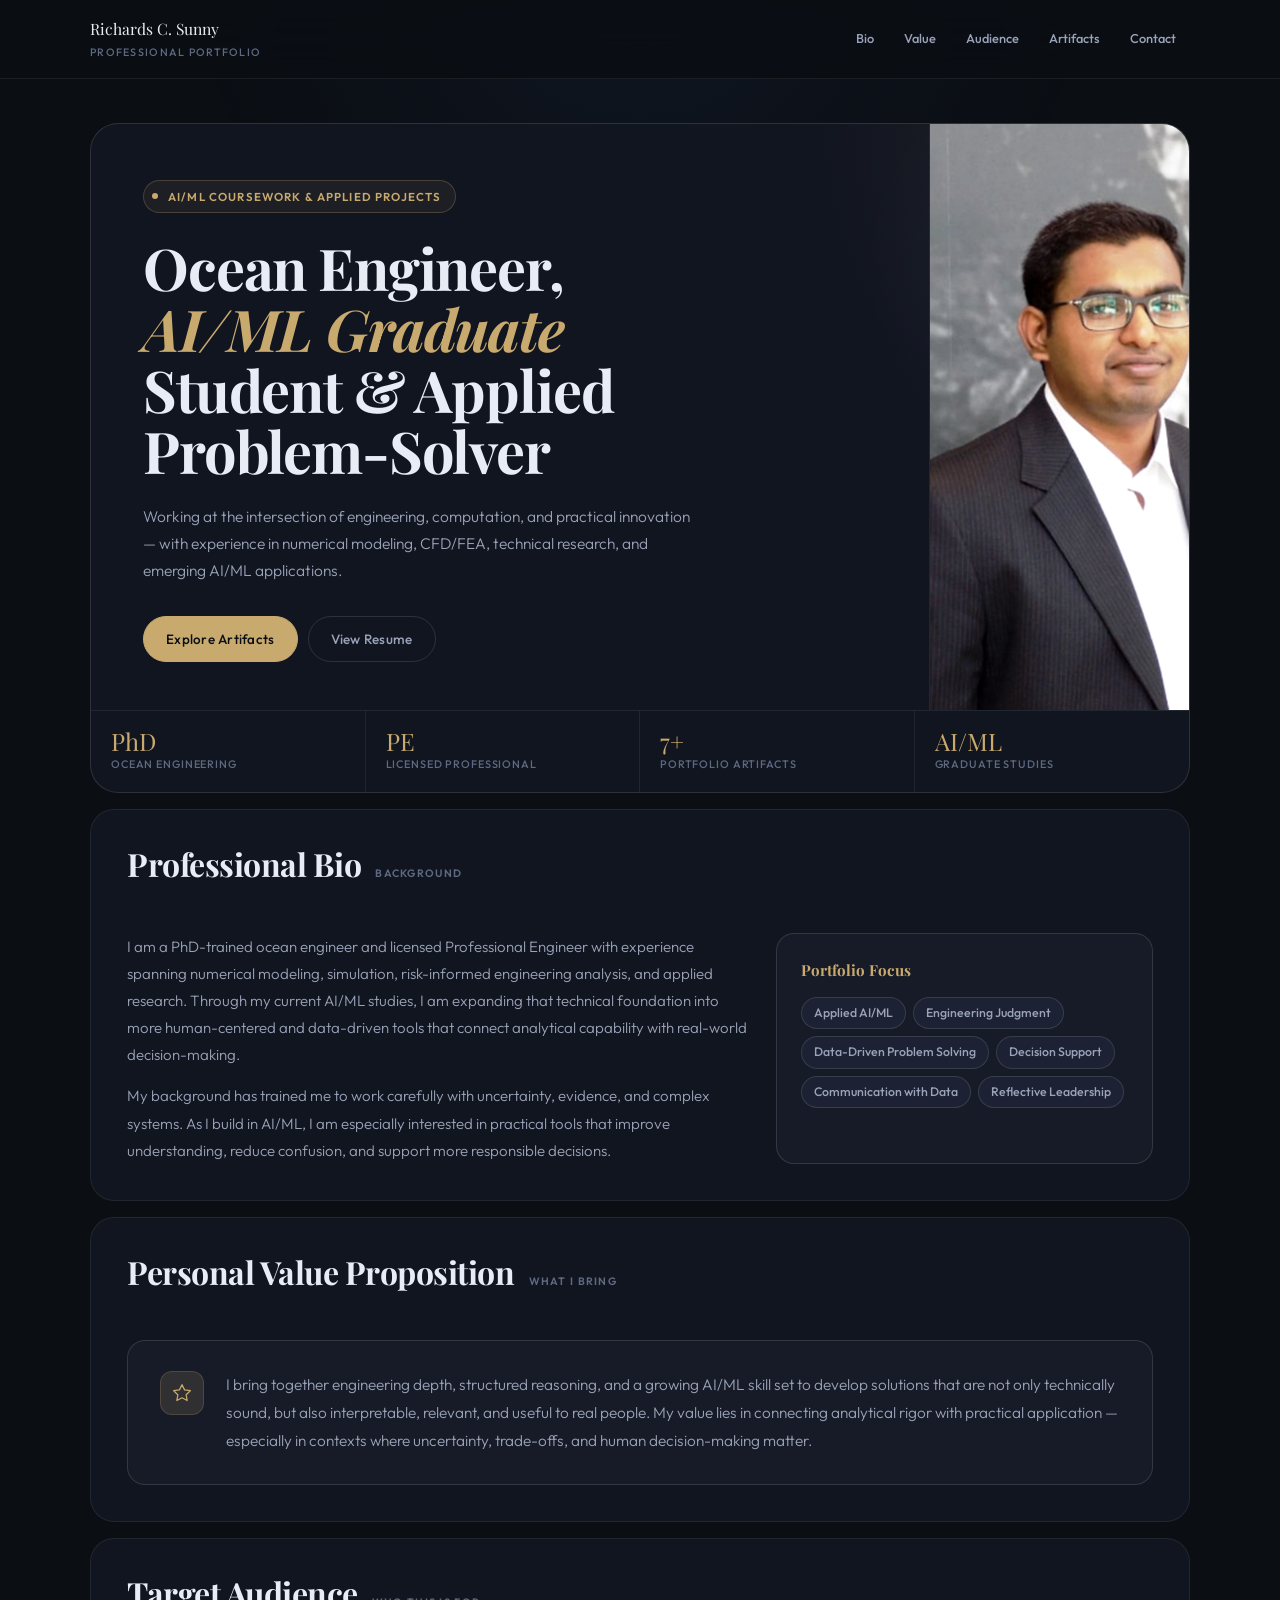
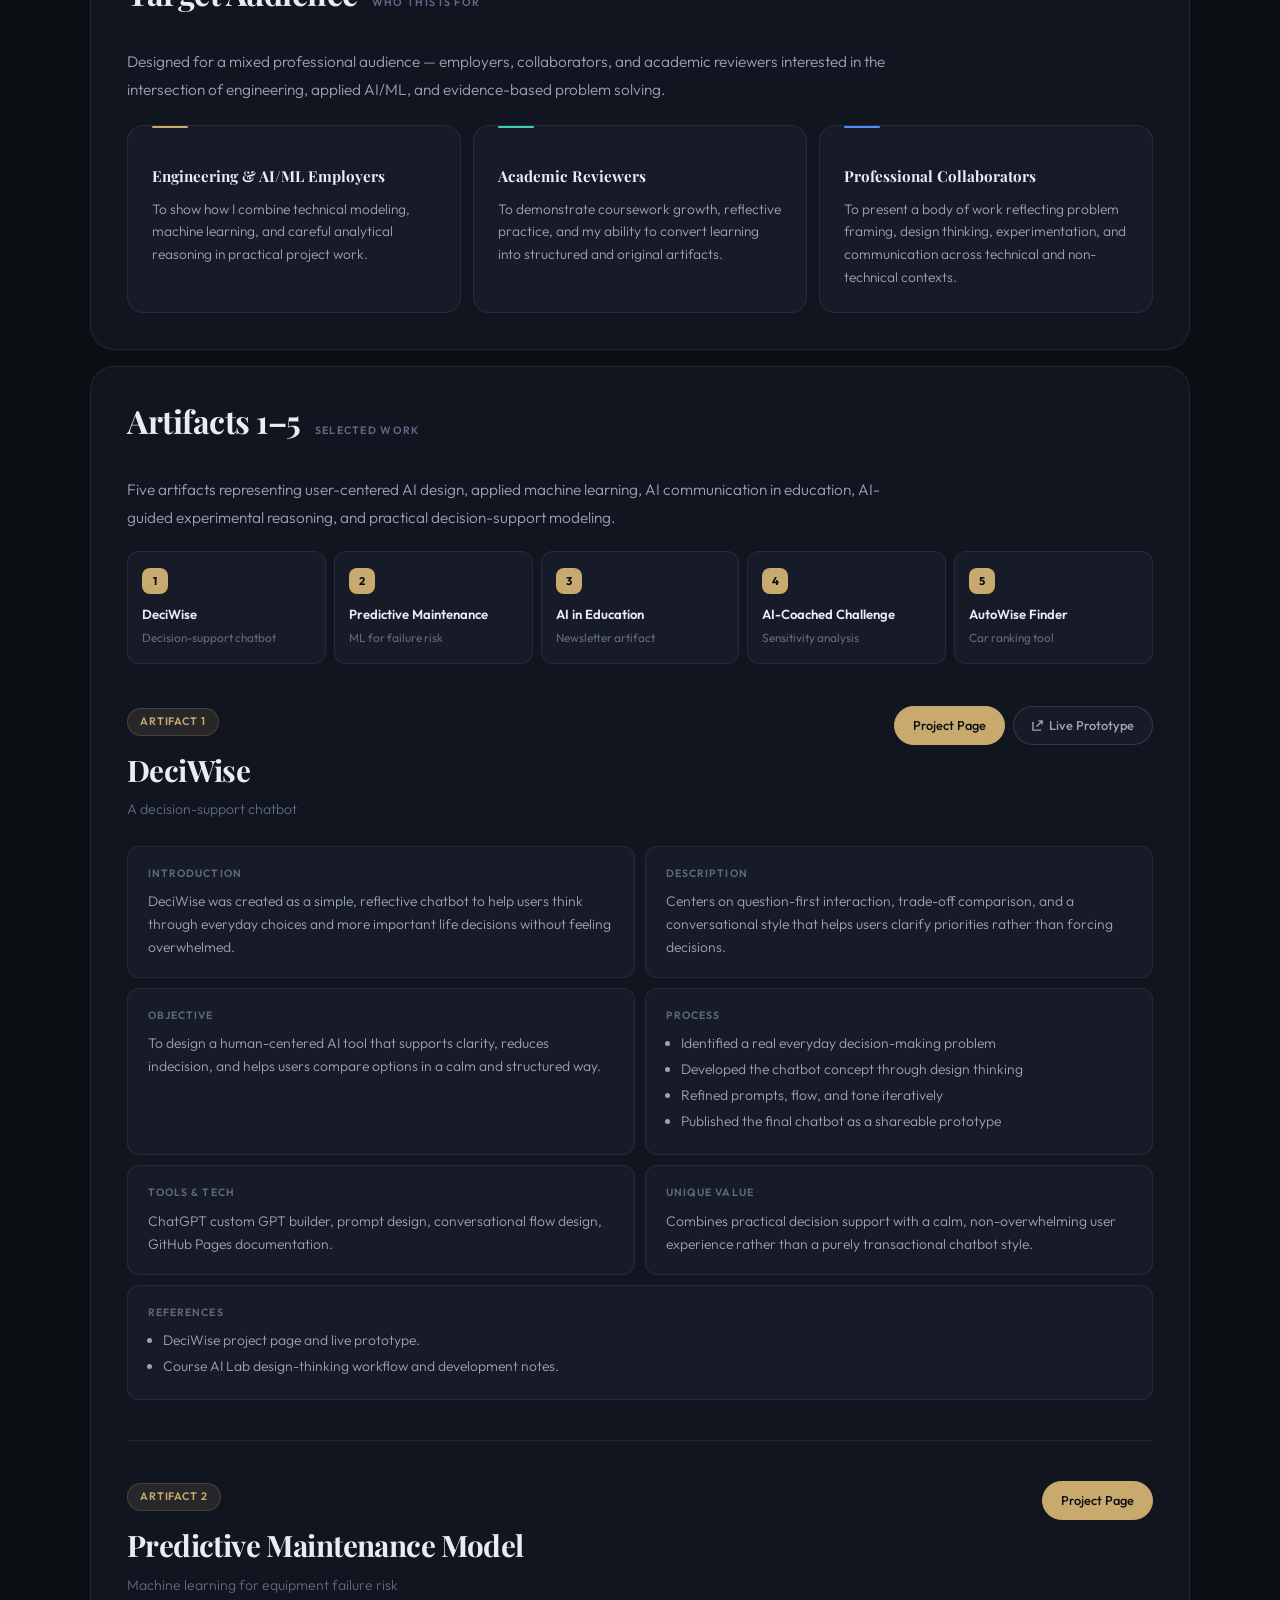
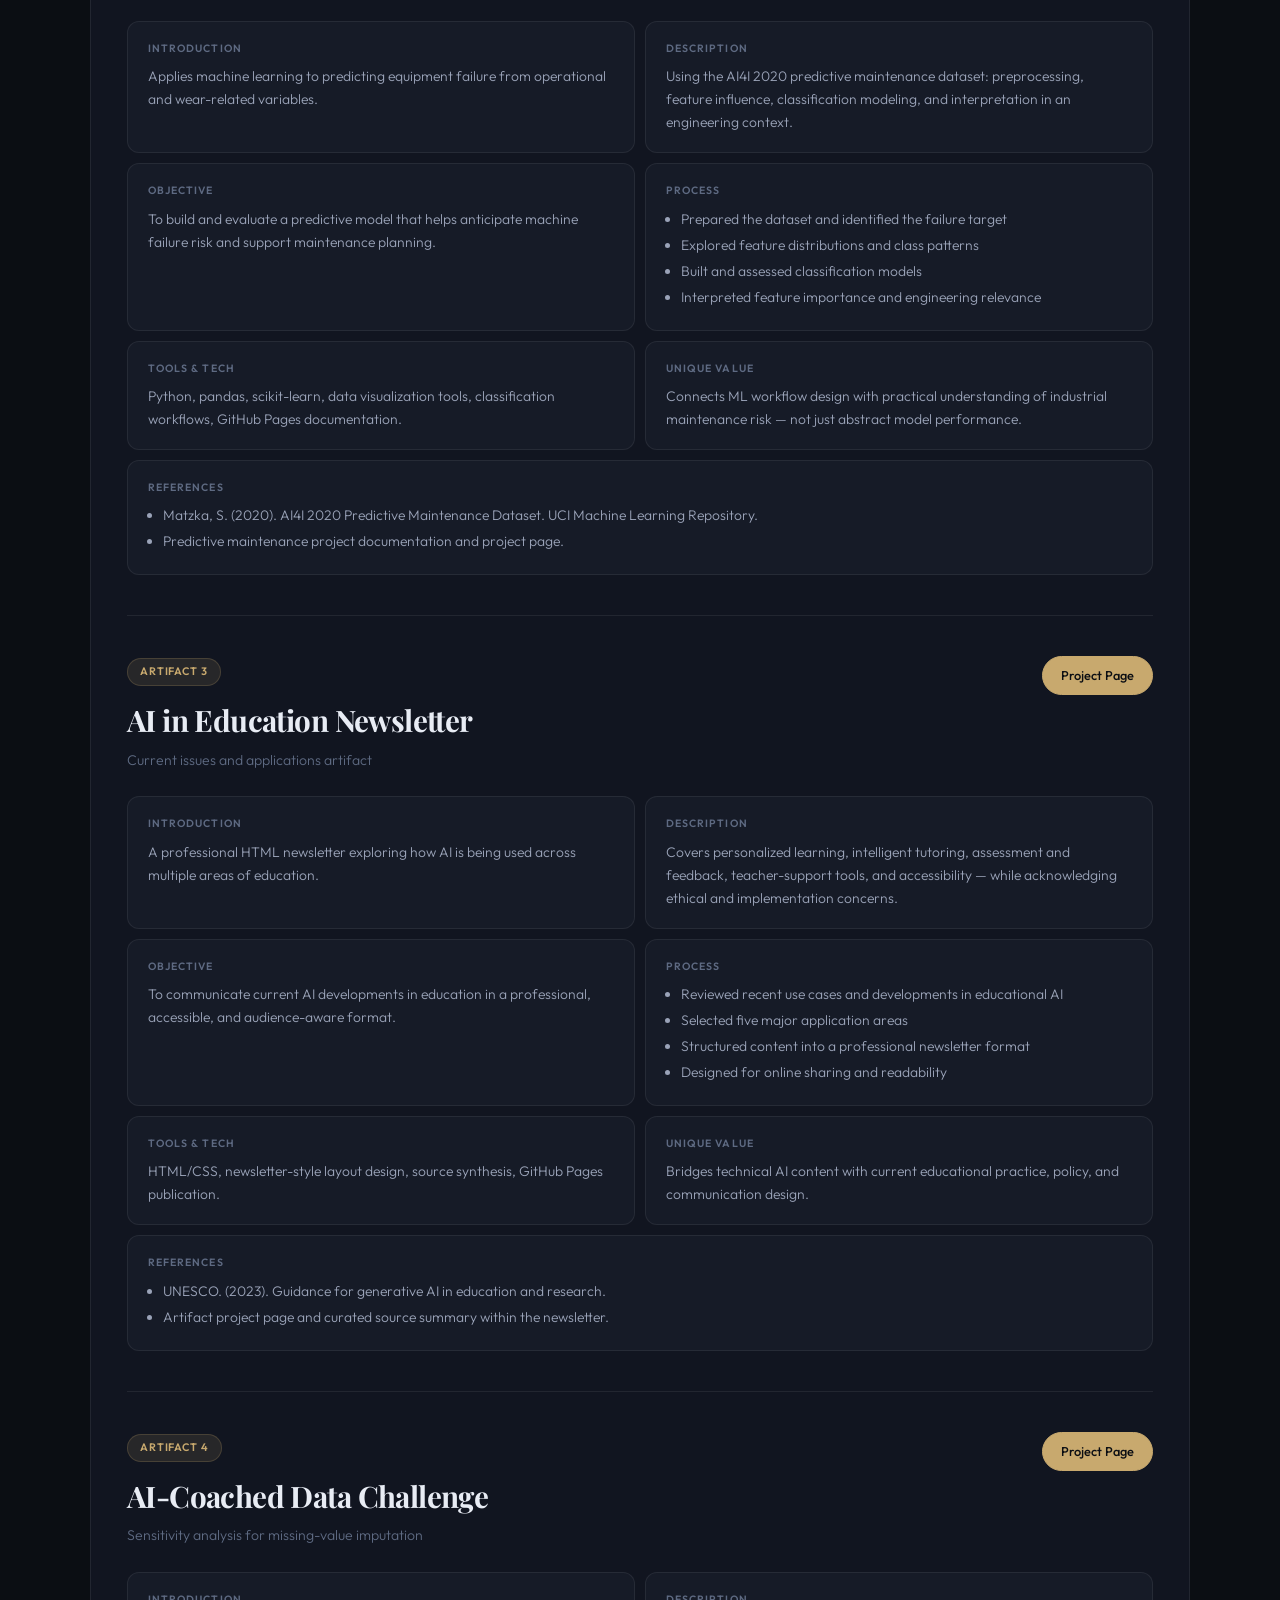
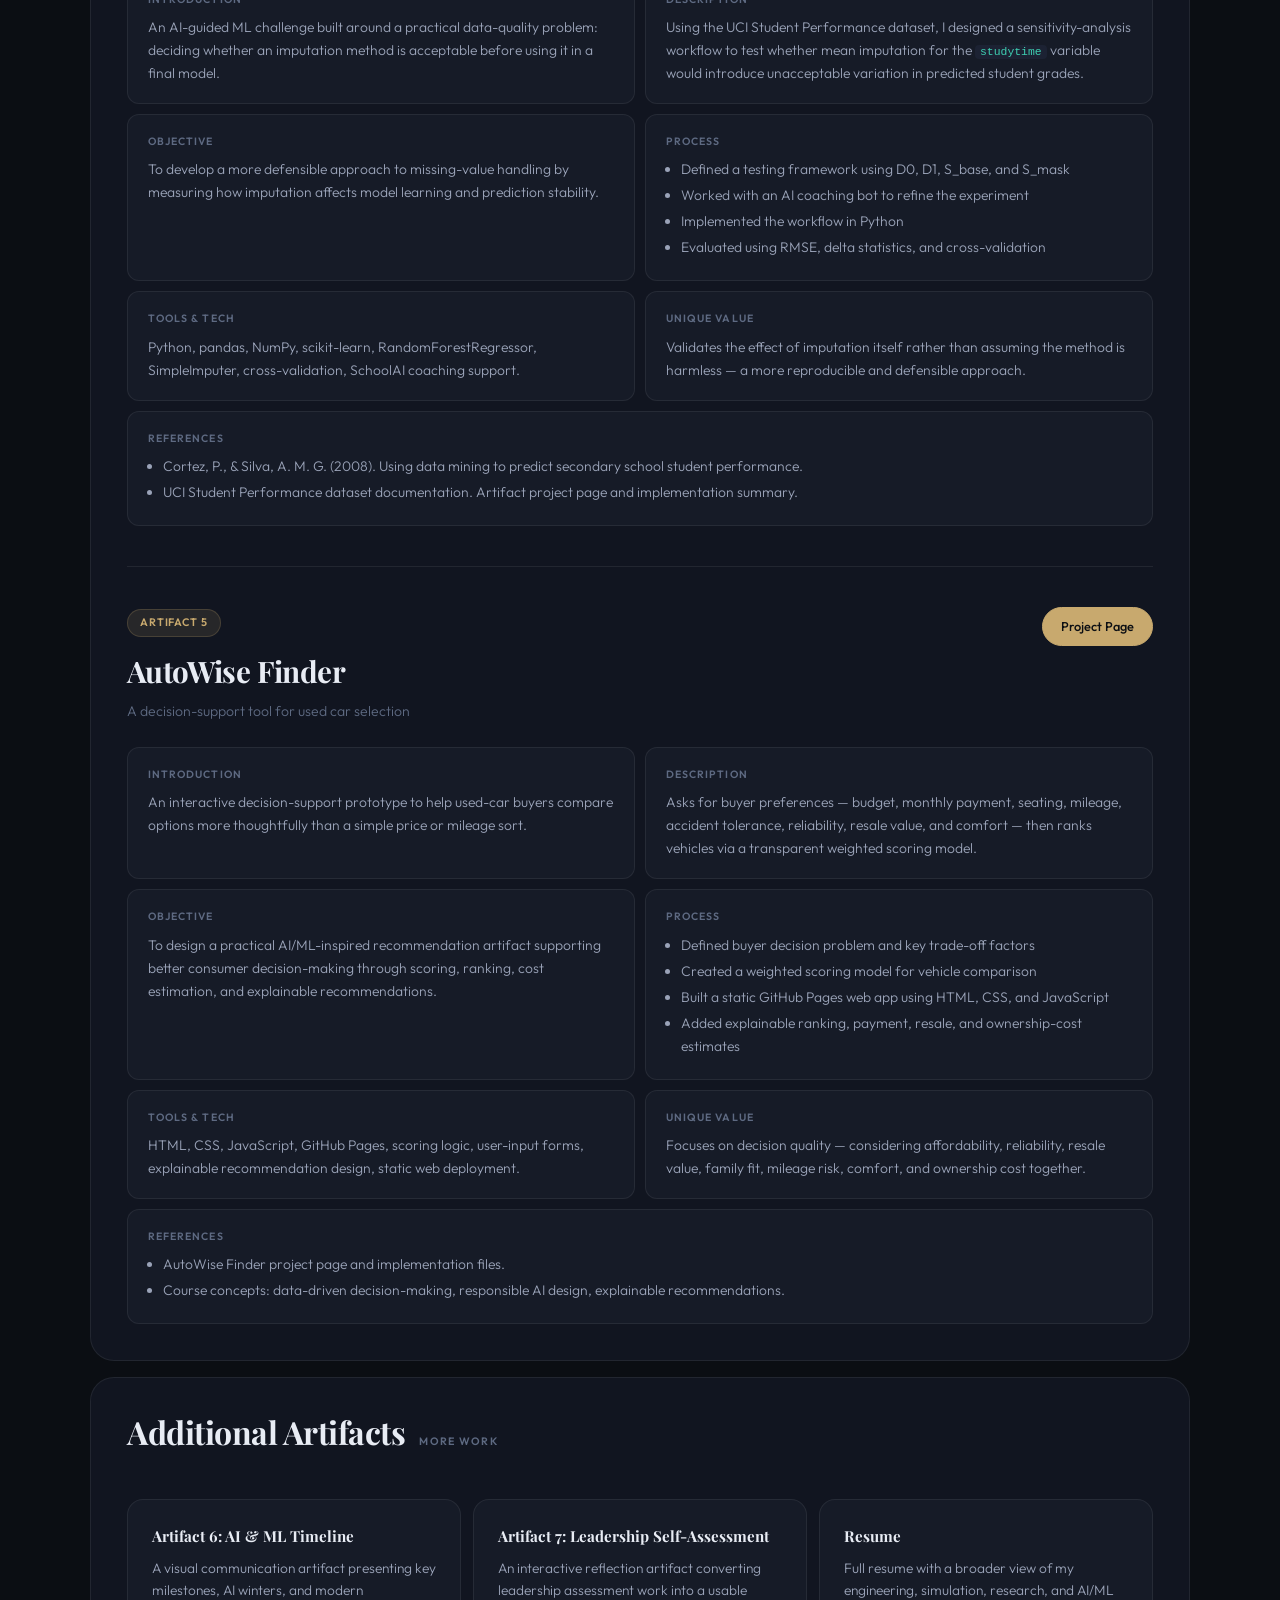
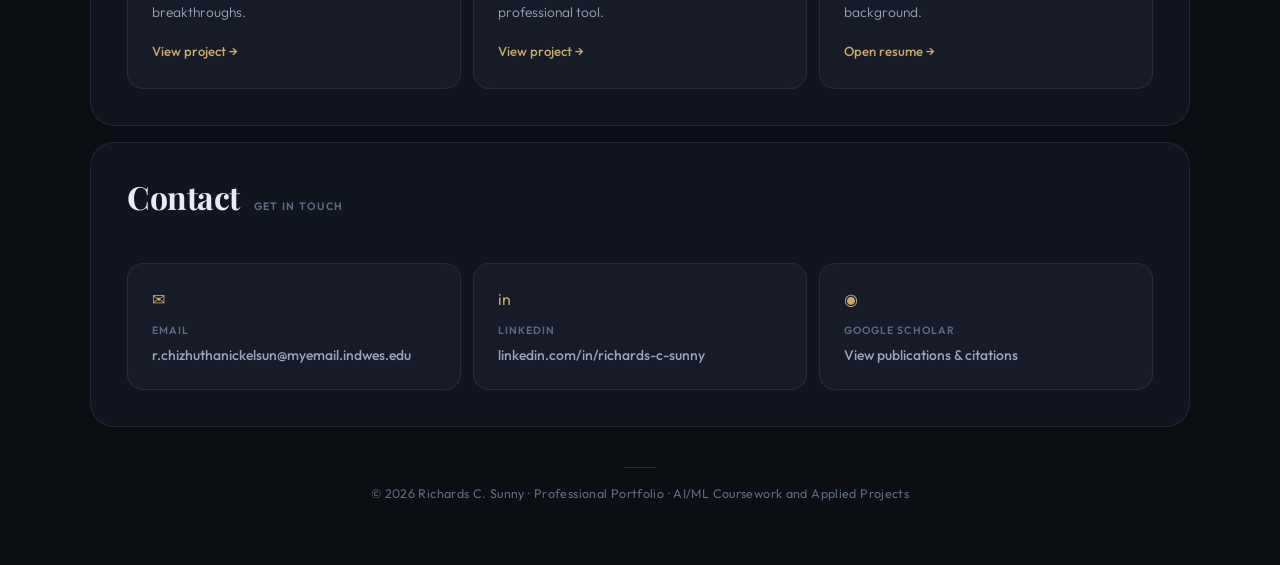
==== commit 8c3848bc: "Update index.html" ====
--- a/index.html
+++ b/index.html
@@ -3,16 +3,223 @@
 <head>
   <meta charset="UTF-8" />
   <meta name="viewport" content="width=device-width, initial-scale=1.0" />
-  <title>Richards Chizhuthanickel Sunny | Professional Portfolio</title>
-  <meta name="description" content="Professional AI/ML coursework and applied project portfolio for Richards Chizhuthanickel Sunny, highlighting decision-support design, machine learning, AI communication, and reflective leadership." />
-  <meta name="theme-color" content="#2457ff" />
-  <link rel="stylesheet" href="styles.css?v=3" />
+  <title>Richards Chizhuthanickel Sunny | Portfolio</title>
+  <link rel="preconnect" href="https://fonts.googleapis.com">
+  <link rel="preconnect" href="https://fonts.gstatic.com" crossorigin>
+  <link href="https://fonts.googleapis.com/css2?family=Playfair+Display:ital,wght@0,400;0,600;1,400&family=Outfit:wght@300;400;500;600&display=swap" rel="stylesheet">
+  <style>
+    :root {
+      --bg:        #0b0e13;
+      --bg-2:      #111520;
+      --bg-3:      #161b27;
+      --bg-4:      #1c2233;
+      --surface:   #1e2438;
+      --rule:      rgba(255,255,255,.07);
+      --rule-2:    rgba(255,255,255,.12);
+      --text:      #e8ecf4;
+      --text-2:    #9aa3b8;
+      --text-3:    #5e6a82;
+      --gold:      #c8a96e;
+      --gold-dim:  #8a7048;
+      --gold-glow: rgba(200,169,110,.15);
+      --teal:      #3ecfb2;
+      --blue:      #4f8ef7;
+      --serif:     'Playfair Display', Georgia, serif;
+      --sans:      'Outfit', 'Helvetica Neue', sans-serif;
+      --max:       1100px;
+    }
+    *, *::before, *::after { box-sizing: border-box; margin: 0; padding: 0; }
+    html { scroll-behavior: smooth; }
+    body {
+      font-family: var(--sans);
+      background: var(--bg);
+      color: var(--text);
+      line-height: 1.65;
+      overflow-x: hidden;
+      min-height: 100vh;
+    }
+    body::before {
+      content: '';
+      position: fixed; top: -30vh; left: 50%; transform: translateX(-50%);
+      width: 900px; height: 600px;
+      background: radial-gradient(ellipse, rgba(79,142,247,.06) 0%, transparent 70%);
+      pointer-events: none; z-index: 0;
+    }
+    a { color: var(--teal); text-decoration: none; }
+    a:hover { text-decoration: underline; }
+    .container { width: min(var(--max), calc(100% - 48px)); margin: 0 auto; position: relative; z-index: 1; }
+
+    /* NAV */
+    .site-header {
+      position: sticky; top: 0; z-index: 200;
+      background: rgba(11,14,19,.88);
+      backdrop-filter: blur(20px) saturate(1.8);
+      border-bottom: 1px solid var(--rule);
+    }
+    .nav { display: flex; align-items: center; justify-content: space-between; padding: 16px 0; gap: 16px; }
+    .brand-name { font-family: var(--serif); font-size: .98rem; color: var(--text); }
+    .brand-sub { font-size: .67rem; font-weight: 500; letter-spacing: .12em; text-transform: uppercase; color: var(--text-3); margin-top: 2px; }
+    .nav-links { display: flex; flex-wrap: wrap; gap: 2px; }
+    .nav-links a { padding: 7px 14px; border-radius: 999px; font-size: .8rem; font-weight: 500; color: var(--text-2); transition: all .15s; }
+    .nav-links a:hover { background: var(--surface); color: var(--text); text-decoration: none; }
+
+    /* HERO */
+    .hero-wrap { padding: 44px 0 0; }
+    .hero {
+      position: relative; overflow: hidden; border-radius: 28px;
+      background: var(--bg-2); border: 1px solid var(--rule-2);
+    }
+    .hero::before {
+      content: '';
+      position: absolute; top: 0; right: 0; width: 480px; height: 480px;
+      background: radial-gradient(circle at 100% 0%, rgba(200,169,110,.11) 0%, transparent 55%), radial-gradient(circle at 80% 30%, rgba(79,142,247,.06) 0%, transparent 45%);
+      pointer-events: none;
+    }
+    .hero-grid { display: grid; grid-template-columns: 1fr 260px; align-items: stretch; position: relative; z-index: 1; }
+    .hero-left { padding: 56px 52px 48px; display: flex; flex-direction: column; justify-content: space-between; gap: 32px; }
+    .hero-eyebrow {
+      display: inline-flex; align-items: center; gap: 10px; margin-bottom: 24px;
+      padding: 6px 14px 6px 8px; border-radius: 999px;
+      border: 1px solid rgba(200,169,110,.25); background: rgba(200,169,110,.07);
+      font-size: .72rem; font-weight: 600; letter-spacing: .1em; text-transform: uppercase; color: var(--gold);
+    }
+    .hero-eyebrow .dot { width: 6px; height: 6px; border-radius: 50%; background: var(--gold); display: block; flex-shrink: 0; }
+    .hero h1 { font-family: var(--serif); font-size: clamp(2.5rem, 4.5vw, 3.9rem); line-height: 1.06; letter-spacing: -.02em; color: var(--text); margin-bottom: 22px; }
+    .hero h1 em { font-style: italic; color: var(--gold); }
+    .hero-desc { font-size: .97rem; color: var(--text-2); max-width: 560px; line-height: 1.75; font-weight: 300; margin-bottom: 0; }
+    .hero-actions { display: flex; flex-wrap: wrap; gap: 10px; }
+    .btn { display: inline-flex; align-items: center; gap: 8px; padding: 11px 22px; border-radius: 999px; font-family: var(--sans); font-size: .84rem; font-weight: 500; letter-spacing: .02em; text-decoration: none; transition: all .18s; border: 1px solid transparent; }
+    .btn-gold { background: var(--gold); color: #0b0e13; border-color: var(--gold); }
+    .btn-gold:hover { background: #dbbe84; border-color: #dbbe84; text-decoration: none; color: #0b0e13; }
+    .btn-outline { background: transparent; color: var(--text-2); border-color: var(--rule-2); }
+    .btn-outline:hover { background: var(--surface); color: var(--text); text-decoration: none; }
+    .hero-right { border-left: 1px solid var(--rule); display: flex; flex-direction: column; }
+    .hero-photo { flex: 1; overflow: hidden; min-height: 280px; }
+    .hero-photo img { width: 100%; height: 100%; object-fit: cover; object-position: top; filter: grayscale(20%) contrast(1.05); display: block; }
+    .hero-stats { display: grid; grid-template-columns: repeat(4,1fr); border-top: 1px solid var(--rule); }
+    .stat { padding: 18px 20px; border-right: 1px solid var(--rule); display: flex; flex-direction: column; gap: 3px; }
+    .stat:last-child { border-right: none; }
+    .stat-val { font-family: var(--serif); font-size: 1.5rem; color: var(--gold); line-height: 1; }
+    .stat-label { font-size: .68rem; font-weight: 500; letter-spacing: .08em; text-transform: uppercase; color: var(--text-3); }
+
+    /* SECTIONS */
+    .section { margin-top: 16px; }
+    .panel { background: var(--bg-2); border: 1px solid var(--rule); border-radius: 24px; overflow: hidden; }
+    .panel-head { padding: 28px 36px 0; display: flex; align-items: baseline; gap: 14px; }
+    .panel-head h2 { font-family: var(--serif); font-size: clamp(1.5rem, 2.8vw, 2rem); color: var(--text); letter-spacing: -.015em; }
+    .panel-tag { font-size: .67rem; font-weight: 600; letter-spacing: .12em; text-transform: uppercase; color: var(--text-3); }
+    .panel-body { padding: 20px 36px 36px; }
+    .lead { color: var(--text-2); font-size: .96rem; line-height: 1.8; font-weight: 300; max-width: 780px; margin-top: 8px; }
+
+    /* BIO */
+    .bio-grid { display: grid; grid-template-columns: 1.25fr .75fr; gap: 20px; margin-top: 22px; }
+    .bio-prose p { color: var(--text-2); font-size: .94rem; line-height: 1.8; font-weight: 300; margin-bottom: 14px; }
+    .bio-prose p:last-child { margin-bottom: 0; }
+    .focus-card { background: var(--bg-3); border: 1px solid var(--rule-2); border-radius: 18px; padding: 24px; }
+    .focus-card h3 { font-family: var(--serif); font-size: .95rem; color: var(--gold); margin-bottom: 14px; }
+    .tags { display: flex; flex-wrap: wrap; gap: 7px; }
+    .tag { padding: 5px 12px; border-radius: 999px; font-size: .77rem; font-weight: 500; background: var(--bg-4); border: 1px solid var(--rule-2); color: var(--text-2); }
+
+    /* VALUE */
+    .value-card { margin-top: 22px; padding: 30px 32px; background: var(--bg-3); border: 1px solid var(--rule-2); border-radius: 18px; display: flex; gap: 22px; align-items: flex-start; }
+    .value-icon { flex-shrink: 0; width: 44px; height: 44px; border-radius: 12px; background: var(--gold-glow); border: 1px solid rgba(200,169,110,.2); display: flex; align-items: center; justify-content: center; }
+    .value-icon svg { width: 20px; height: 20px; stroke: var(--gold); fill: none; stroke-width: 1.5; stroke-linecap: round; stroke-linejoin: round; }
+    .value-text { font-size: .96rem; color: var(--text-2); line-height: 1.8; font-weight: 300; }
+
+    /* AUDIENCE */
+    .audience-grid { display: grid; grid-template-columns: repeat(3,1fr); gap: 12px; margin-top: 22px; }
+    .aud-card { padding: 24px; border-radius: 16px; background: var(--bg-3); border: 1px solid var(--rule); position: relative; overflow: hidden; }
+    .aud-card::after { content: ''; position: absolute; top: 0; left: 24px; width: 36px; height: 2px; border-radius: 999px; }
+    .aud-card:nth-child(1)::after { background: var(--gold); }
+    .aud-card:nth-child(2)::after { background: var(--teal); }
+    .aud-card:nth-child(3)::after { background: var(--blue); }
+    .aud-card h3 { font-family: var(--serif); font-size: .95rem; color: var(--text); margin: 14px 0 8px; }
+    .aud-card p { font-size: .86rem; color: var(--text-2); line-height: 1.65; font-weight: 300; }
+
+    /* ARTIFACT NAV */
+    .art-nav { display: grid; grid-template-columns: repeat(5,1fr); gap: 8px; margin-top: 20px; }
+    .art-nav-item { padding: 16px 14px; border-radius: 12px; background: var(--bg-3); border: 1px solid var(--rule); text-decoration: none; transition: border-color .15s, transform .15s; display: block; }
+    .art-nav-item:hover { border-color: var(--gold-dim); transform: translateY(-2px); text-decoration: none; }
+    .art-num { width: 26px; height: 26px; border-radius: 8px; background: var(--gold); color: #0b0e13; font-size: .7rem; font-weight: 700; display: flex; align-items: center; justify-content: center; margin-bottom: 10px; }
+    .art-nav-item strong { display: block; font-size: .82rem; font-weight: 600; color: var(--text); margin-bottom: 4px; }
+    .art-nav-item span { font-size: .74rem; color: var(--text-3); line-height: 1.4; display: block; }
+
+    /* ARTIFACT ENTRIES */
+    .artifact { padding-top: 40px; margin-top: 40px; border-top: 1px solid var(--rule); }
+    .artifact:first-of-type { border-top: none; padding-top: 26px; margin-top: 16px; }
+    .artifact-top { display: flex; justify-content: space-between; align-items: flex-start; gap: 24px; margin-bottom: 24px; }
+    .art-badge { padding: 4px 12px; border-radius: 999px; font-size: .68rem; font-weight: 600; letter-spacing: .08em; text-transform: uppercase; background: rgba(200,169,110,.12); color: var(--gold); border: 1px solid rgba(200,169,110,.2); display: inline-block; margin-bottom: 10px; }
+    .artifact h3 { font-family: var(--serif); font-size: clamp(1.35rem, 2.5vw, 1.85rem); color: var(--text); letter-spacing: -.02em; }
+    .artifact-sub { font-size: .88rem; color: var(--text-3); margin-top: 4px; font-weight: 300; }
+    .art-links { display: flex; flex-wrap: wrap; gap: 8px; flex-shrink: 0; }
+    .art-link { display: inline-flex; align-items: center; gap: 6px; padding: 8px 18px; border-radius: 999px; font-size: .8rem; font-weight: 500; border: 1px solid var(--rule-2); color: var(--text-2); background: var(--bg-3); text-decoration: none; transition: all .15s; }
+    .art-link:hover { background: var(--gold); color: #0b0e13; border-color: var(--gold); text-decoration: none; }
+    .art-link-primary { background: var(--gold); color: #0b0e13; border-color: var(--gold); }
+    .art-link-primary:hover { background: #dbbe84; border-color: #dbbe84; }
+    .art-link svg { width: 11px; height: 11px; }
+    .art-grid { display: grid; grid-template-columns: repeat(2,1fr); gap: 10px; }
+    .art-block { padding: 18px 20px; border-radius: 12px; background: var(--bg-3); border: 1px solid var(--rule); }
+    .art-block h4 { font-size: .66rem; font-weight: 600; letter-spacing: .1em; text-transform: uppercase; color: var(--text-3); margin-bottom: 8px; }
+    .art-block p, .art-block li { font-size: .87rem; color: var(--text-2); line-height: 1.65; font-weight: 300; }
+    .art-block ul { padding-left: 15px; }
+    .art-block li { margin-bottom: 3px; }
+    .art-block code { font-size: .82em; background: var(--bg-4); padding: 1px 5px; border-radius: 4px; font-family: 'SF Mono','Fira Code',monospace; color: var(--teal); }
+    .art-full { grid-column: 1 / -1; }
+
+    /* ADDITIONAL */
+    .add-grid { display: grid; grid-template-columns: repeat(3,1fr); gap: 12px; margin-top: 20px; }
+    .add-card { padding: 24px; border-radius: 16px; background: var(--bg-3); border: 1px solid var(--rule); }
+    .add-card h3 { font-family: var(--serif); font-size: .95rem; color: var(--text); margin-bottom: 8px; }
+    .add-card p { font-size: .86rem; color: var(--text-2); line-height: 1.6; font-weight: 300; margin-bottom: 14px; }
+    .add-card a { font-size: .82rem; font-weight: 500; color: var(--gold); display: inline-flex; align-items: center; gap: 4px; }
+    .add-card a:hover { text-decoration: underline; }
+
+    /* CONTACT */
+    .contact-grid { display: grid; grid-template-columns: repeat(3,1fr); gap: 12px; margin-top: 20px; }
+    .contact-card { display: flex; flex-direction: column; gap: 5px; padding: 22px 24px; border-radius: 16px; border: 1px solid var(--rule); background: var(--bg-3); text-decoration: none; transition: border-color .15s, transform .15s; }
+    .contact-card:hover { border-color: var(--gold-dim); transform: translateY(-2px); text-decoration: none; }
+    .contact-icon { font-size: 1rem; color: var(--gold); margin-bottom: 4px; }
+    .contact-type { font-size: .66rem; font-weight: 600; letter-spacing: .1em; text-transform: uppercase; color: var(--text-3); }
+    .contact-val { font-size: .87rem; font-weight: 500; color: var(--text-2); }
+
+    /* FOOTER */
+    .site-footer { padding: 40px 0 60px; text-align: center; }
+    .footer-rule { width: 32px; height: 1px; background: var(--rule-2); margin: 0 auto 16px; }
+    .site-footer p { font-size: .78rem; color: var(--text-3); letter-spacing: .03em; }
+
+    /* RESPONSIVE */
+    @media (max-width: 920px) {
+      .hero-grid { grid-template-columns: 1fr; }
+      .hero-right { border-left: none; border-top: 1px solid var(--rule); }
+      .hero-photo { height: 220px; }
+      .hero-photo img { object-position: center 20%; }
+      .hero-left { padding: 36px 28px 32px; }
+      .bio-grid, .audience-grid, .contact-grid { grid-template-columns: 1fr; }
+      .art-nav { grid-template-columns: repeat(2,1fr); }
+      .add-grid { grid-template-columns: repeat(2,1fr); }
+      .art-grid { grid-template-columns: 1fr; }
+      .artifact-top { flex-direction: column; }
+      .panel-head, .panel-body { padding-left: 22px; padding-right: 22px; }
+    }
+    @media (max-width: 580px) {
+      .art-nav, .add-grid, .contact-grid { grid-template-columns: 1fr; }
+      .hero-stats { grid-template-columns: repeat(2,1fr); }
+      .stat:nth-child(2) { border-right: none; }
+      .stat:nth-child(3), .stat:nth-child(4) { border-top: 1px solid var(--rule); }
+      .hero-left { padding: 28px 20px 26px; }
+      .value-card { flex-direction: column; }
+    }
+  </style>
 </head>
 <body>
+
   <header class="site-header">
     <div class="container nav">
-      <div class="brand">Richards Chizhuthanickel Sunny</div>
-      <nav aria-label="Main navigation">
+      <div>
+        <div class="brand-name">Richards C. Sunny</div>
+        <div class="brand-sub">Professional Portfolio</div>
+      </div>
+      <nav class="nav-links">
         <a href="#bio">Bio</a>
         <a href="#value">Value</a>
         <a href="#audience">Audience</a>
@@ -26,209 +233,227 @@
     <div class="container hero-wrap">
       <section class="hero">
         <div class="hero-grid">
-          <div>
-            <div class="eyebrow">Professional Portfolio • AI/ML Coursework and Applied Projects</div>
-            <h1>Ocean Engineer, AI/ML Graduate Student, and Applied Problem-Solver</h1>
-            <p>
-              I work at the intersection of engineering, computation, and practical innovation, with experience in numerical modeling,
-              CFD/FEA, technical research, and emerging AI/ML applications. This portfolio presents selected artifacts that show how I
-              approach decision-support design, machine learning experimentation, AI communication, and reflective leadership.
-            </p>
+          <div class="hero-left">
+            <div>
+              <div class="hero-eyebrow"><span class="dot"></span>AI/ML Coursework &amp; Applied Projects</div>
+              <h1>Ocean Engineer,<br><em>AI/ML Graduate</em><br>Student &amp; Applied<br>Problem-Solver</h1>
+              <p class="hero-desc">Working at the intersection of engineering, computation, and practical innovation — with experience in numerical modeling, CFD/FEA, technical research, and emerging AI/ML applications.</p>
+            </div>
             <div class="hero-actions">
-              <a class="button primary" href="#artifacts">Explore Artifacts</a>
-              <a class="button" href="assets/Richards_C_Sunny_Resume.pdf" target="_blank" rel="noopener">View Resume</a>
-            </div>
-          </div>
-          <div class="hero-photo">
-            <img src="assets/headshot.jpg" alt="Portrait of Richards C. Sunny" />
-          </div>
+              <a class="btn btn-gold" href="#artifacts">Explore Artifacts</a>
+              <a class="btn btn-outline" href="assets/Richards_C_Sunny_Resume.pdf" target="_blank" rel="noopener">View Resume</a>
+            </div>
+          </div>
+          <div class="hero-right">
+            <div class="hero-photo">
+              <img src="assets/headshot.jpg" alt="Richards C. Sunny" />
+            </div>
+          </div>
+        </div>
+        <div class="hero-stats">
+          <div class="stat"><div class="stat-val">PhD</div><div class="stat-label">Ocean Engineering</div></div>
+          <div class="stat"><div class="stat-val">PE</div><div class="stat-label">Licensed Professional</div></div>
+          <div class="stat"><div class="stat-val">7+</div><div class="stat-label">Portfolio Artifacts</div></div>
+          <div class="stat"><div class="stat-val">AI/ML</div><div class="stat-label">Graduate Studies</div></div>
         </div>
       </section>
     </div>
 
     <section id="bio" class="container section">
-      <div class="section-head"><h2>Professional Bio</h2></div>
-      <div class="section-body">
-        <div class="info-grid">
-          <div>
-            <p class="lead">
-              I am a PhD-trained ocean engineer and licensed Professional Engineer with experience spanning numerical modeling,
-              simulation, risk-informed engineering analysis, and applied research. Through my current AI/ML studies, I am expanding
-              that technical foundation into more human-centered and data-driven tools that connect analytical capability with
-              real-world decision-making.
-            </p>
-            <p>
-              My background has trained me to work carefully with uncertainty, evidence, and complex systems. As I build in AI/ML, I am
-              especially interested in practical tools that improve understanding, reduce confusion, and support more responsible decisions.
-            </p>
-          </div>
-          <div class="card">
-            <h3>Portfolio Focus</h3>
-            <span class="pill">Applied AI/ML</span>
-            <span class="pill">Engineering Judgment</span>
-            <span class="pill">Data-Driven Problem Solving</span>
-            <span class="pill">Decision Support</span>
-            <span class="pill">Communication with Data</span>
-            <span class="pill">Reflective Leadership</span>
+      <div class="panel">
+        <div class="panel-head"><h2>Professional Bio</h2><span class="panel-tag">Background</span></div>
+        <div class="panel-body">
+          <div class="bio-grid">
+            <div class="bio-prose">
+              <p>I am a PhD-trained ocean engineer and licensed Professional Engineer with experience spanning numerical modeling, simulation, risk-informed engineering analysis, and applied research. Through my current AI/ML studies, I am expanding that technical foundation into more human-centered and data-driven tools that connect analytical capability with real-world decision-making.</p>
+              <p>My background has trained me to work carefully with uncertainty, evidence, and complex systems. As I build in AI/ML, I am especially interested in practical tools that improve understanding, reduce confusion, and support more responsible decisions.</p>
+            </div>
+            <div class="focus-card">
+              <h3>Portfolio Focus</h3>
+              <div class="tags">
+                <span class="tag">Applied AI/ML</span>
+                <span class="tag">Engineering Judgment</span>
+                <span class="tag">Data-Driven Problem Solving</span>
+                <span class="tag">Decision Support</span>
+                <span class="tag">Communication with Data</span>
+                <span class="tag">Reflective Leadership</span>
+              </div>
+            </div>
           </div>
         </div>
       </div>
     </section>
 
     <section id="value" class="container section">
-      <div class="section-head"><h2>Personal Value Proposition</h2></div>
-      <div class="section-body">
-        <div class="card">
-          <p>
-            I bring together engineering depth, structured reasoning, and a growing AI/ML skill set to develop solutions that are not only technically sound,
-            but also interpretable, relevant, and useful to real people. My value lies in connecting analytical rigor with practical application, especially in
-            contexts where uncertainty, trade-offs, and human decision-making matter.
-          </p>
+      <div class="panel">
+        <div class="panel-head"><h2>Personal Value Proposition</h2><span class="panel-tag">What I Bring</span></div>
+        <div class="panel-body">
+          <div class="value-card">
+            <div class="value-icon">
+              <svg viewBox="0 0 24 24"><polygon points="12 2 15.09 8.26 22 9.27 17 14.14 18.18 21.02 12 17.77 5.82 21.02 7 14.14 2 9.27 8.91 8.26 12 2"/></svg>
+            </div>
+            <p class="value-text">I bring together engineering depth, structured reasoning, and a growing AI/ML skill set to develop solutions that are not only technically sound, but also interpretable, relevant, and useful to real people. My value lies in connecting analytical rigor with practical application — especially in contexts where uncertainty, trade-offs, and human decision-making matter.</p>
+          </div>
         </div>
       </div>
     </section>
 
     <section id="audience" class="container section">
-      <div class="section-head"><h2>Target Audience</h2></div>
-      <div class="section-body">
-        <p class="lead">
-          This portfolio is designed primarily for a mixed professional audience, especially employers, collaborators, and academic reviewers interested in the
-          intersection of engineering, applied AI/ML, and evidence-based problem solving.
-        </p>
-        <div class="mini-grid">
-          <div class="card"><h3>Engineering and AI/ML Employers</h3><p>To show how I combine technical modeling, machine learning, and careful analytical reasoning in practical project work.</p></div>
-          <div class="card"><h3>Academic Reviewers</h3><p>To demonstrate coursework growth, reflective practice, and my ability to convert learning into structured and original artifacts.</p></div>
-          <div class="card"><h3>Professional Collaborators</h3><p>To present a body of work that reflects problem framing, design thinking, experimentation, and communication across technical and non-technical contexts.</p></div>
+      <div class="panel">
+        <div class="panel-head"><h2>Target Audience</h2><span class="panel-tag">Who This Is For</span></div>
+        <div class="panel-body">
+          <p class="lead">Designed for a mixed professional audience — employers, collaborators, and academic reviewers interested in the intersection of engineering, applied AI/ML, and evidence-based problem solving.</p>
+          <div class="audience-grid">
+            <div class="aud-card">
+              <h3>Engineering &amp; AI/ML Employers</h3>
+              <p>To show how I combine technical modeling, machine learning, and careful analytical reasoning in practical project work.</p>
+            </div>
+            <div class="aud-card">
+              <h3>Academic Reviewers</h3>
+              <p>To demonstrate coursework growth, reflective practice, and my ability to convert learning into structured and original artifacts.</p>
+            </div>
+            <div class="aud-card">
+              <h3>Professional Collaborators</h3>
+              <p>To present a body of work reflecting problem framing, design thinking, experimentation, and communication across technical and non-technical contexts.</p>
+            </div>
+          </div>
         </div>
       </div>
     </section>
 
     <section id="artifacts" class="container section">
-      <div class="section-head"><h2>Artifacts 1–5</h2></div>
-      <div class="section-body">
-        <p class="lead">
-          The five artifacts below were selected to represent different but complementary strengths: user-centered AI design, applied machine learning,
-          AI communication in education, AI-guided experimental reasoning, and practical decision-support modeling.
-        </p>
-        <div class="artifact-nav">
-          <a class="artifact-link" href="#artifact1"><span class="num">Artifact 1</span><strong>DeciWise</strong><span>A decision-support chatbot</span></a>
-          <a class="artifact-link" href="#artifact2"><span class="num">Artifact 2</span><strong>Predictive Maintenance Model</strong><span>Machine learning for equipment failure risk</span></a>
-          <a class="artifact-link" href="#artifact3"><span class="num">Artifact 3</span><strong>AI in Education Newsletter</strong><span>Current issues and applications artifact</span></a>
-          <a class="artifact-link" href="#artifact4"><span class="num">Artifact 4</span><strong>AI-Coached Data Challenge</strong><span>Sensitivity analysis for missing-value imputation</span></a>
-          <a class="artifact-link" href="#artifact5"><span class="num">Artifact 5</span><strong>AutoWise Finder</strong><span>Used car decision-support ranking tool</span></a>
-        </div>
-
-        <article class="artifact" id="artifact1">
-          <div class="artifact-header">
-            <div><div class="artifact-label">Artifact 1</div><h3>DeciWise</h3><div class="artifact-sub">A decision-support chatbot</div></div>
-            <div class="artifact-actions"><a href="deciwise.html">Project Page</a><a href="https://chatgpt.com/g/g-69aca36753d48191b93fdb0dc4c5a4b3-deciwise" target="_blank" rel="noopener">Live Prototype</a></div>
-          </div>
-          <div class="artifact-grid">
-            <div class="artifact-block"><h4>Introduction</h4><p>DeciWise was created as a simple, reflective chatbot to help users think through everyday choices and more important life decisions without feeling overwhelmed.</p></div>
-            <div class="artifact-block"><h4>Description</h4><p>The artifact centers on question-first interaction, trade-off comparison, and a conversational style that helps users clarify priorities rather than forcing decisions.</p></div>
-            <div class="artifact-block"><h4>Objective</h4><p>To design a human-centered AI tool that supports clarity, reduces indecision, and helps users compare options in a calm and structured way.</p></div>
-            <div class="artifact-block"><h4>Process</h4><ul><li>Identified a real everyday decision-making problem</li><li>Developed the chatbot concept through design thinking</li><li>Refined prompts, flow, and tone iteratively</li><li>Published the final chatbot as a shareable prototype</li></ul></div>
-            <div class="artifact-block"><h4>Tools and Tech Used</h4><p>ChatGPT custom GPT builder, prompt design, conversational flow design, GitHub Pages documentation.</p></div>
-            <div class="artifact-block"><h4>Value Proposition of the Artifact</h4><p>This artifact shows my ability to design AI systems around human needs, not only technical features.</p></div>
-            <div class="artifact-block"><h4>Unique Value</h4><p>It combines practical decision support with a calm, non-overwhelming user experience rather than a purely transactional chatbot style.</p></div>
-            <div class="artifact-block"><h4>Relevance</h4><p>Relevant to employers and collaborators interested in decision-support tools, user-centered AI design, and prompt-based system building.</p></div>
-            <div class="artifact-block" style="grid-column:1 / -1;"><h4>References</h4><ul class="reference-list"><li>DeciWise project page and live prototype.</li><li>Course AI Lab design-thinking workflow and development notes.</li></ul></div>
-          </div>
-        </article>
-
-        <article class="artifact" id="artifact2">
-          <div class="artifact-header">
-            <div><div class="artifact-label">Artifact 2</div><h3>Predictive Maintenance Model</h3><div class="artifact-sub">Machine learning for equipment failure risk</div></div>
-            <div class="artifact-actions"><a href="predictive_maintenance.html">Project Page</a></div>
-          </div>
-          <div class="artifact-grid">
-            <div class="artifact-block"><h4>Introduction</h4><p>This artifact applies machine learning to a practical industrial problem: predicting equipment failure from operational and wear-related variables.</p></div>
-            <div class="artifact-block"><h4>Description</h4><p>Using the AI4I 2020 predictive maintenance dataset, I explored preprocessing, feature influence, classification modeling, and interpretation of results in an engineering context.</p></div>
-            <div class="artifact-block"><h4>Objective</h4><p>To build and evaluate a predictive model that can help anticipate machine failure risk and support maintenance planning.</p></div>
-            <div class="artifact-block"><h4>Process</h4><ul><li>Prepared the dataset and identified the failure target</li><li>Explored feature distributions and class patterns</li><li>Built and assessed classification models</li><li>Interpreted feature importance and engineering relevance</li></ul></div>
-            <div class="artifact-block"><h4>Tools and Tech Used</h4><p>Python, pandas, scikit-learn, data visualization tools, classification workflows, GitHub Pages documentation.</p></div>
-            <div class="artifact-block"><h4>Value Proposition of the Artifact</h4><p>This project demonstrates that I can connect machine learning workflows to applied engineering reasoning, not just abstract model performance.</p></div>
-            <div class="artifact-block"><h4>Unique Value</h4><p>The artifact combines ML workflow design with practical understanding of industrial maintenance risk.</p></div>
-            <div class="artifact-block"><h4>Relevance</h4><p>Relevant to organizations working in industrial analytics, reliability engineering, and predictive maintenance decision support.</p></div>
-            <div class="artifact-block" style="grid-column:1 / -1;"><h4>References</h4><ul class="reference-list"><li>Matzka, S. (2020). AI4I 2020 Predictive Maintenance Dataset. UCI Machine Learning Repository.</li><li>Predictive maintenance project documentation and project page.</li></ul></div>
-          </div>
-        </article>
-
-        <article class="artifact" id="artifact3">
-          <div class="artifact-header">
-            <div><div class="artifact-label">Artifact 3</div><h3>AI in Education Newsletter</h3><div class="artifact-sub">Current issues and applications artifact</div></div>
-            <div class="artifact-actions"><a href="education_newsletter.html">Project Page</a></div>
-          </div>
-          <div class="artifact-grid">
-            <div class="artifact-block"><h4>Introduction</h4><p>This artifact takes the form of a professional HTML newsletter exploring how AI is being used across multiple areas of education.</p></div>
-            <div class="artifact-block"><h4>Description</h4><p>The newsletter covers personalized learning, intelligent tutoring, assessment and feedback, teacher-support tools, and accessibility, while also acknowledging current ethical and implementation concerns.</p></div>
-            <div class="artifact-block"><h4>Objective</h4><p>To communicate current AI developments in education in a professional, accessible, and audience-aware format.</p></div>
-            <div class="artifact-block"><h4>Process</h4><ul><li>Reviewed recent use cases and developments in educational AI</li><li>Selected five major application areas</li><li>Structured the content into a professional newsletter format</li><li>Designed the final artifact for online sharing and readability</li></ul></div>
-            <div class="artifact-block"><h4>Tools and Tech Used</h4><p>HTML/CSS, newsletter-style layout design, source synthesis, GitHub Pages publication.</p></div>
-            <div class="artifact-block"><h4>Value Proposition of the Artifact</h4><p>This artifact shows my ability to translate AI topics into clear communication for a broader professional audience.</p></div>
-            <div class="artifact-block"><h4>Unique Value</h4><p>It bridges technical AI content with current educational practice, policy, and communication design.</p></div>
-            <div class="artifact-block"><h4>Relevance</h4><p>Relevant to educators, administrators, and professionals who need to understand not only what AI can do, but how it is shaping real educational systems.</p></div>
-            <div class="artifact-block" style="grid-column:1 / -1;"><h4>References</h4><ul class="reference-list"><li>UNESCO. (2023). Guidance for generative AI in education and research.</li><li>Artifact project page and curated source summary within the newsletter.</li></ul></div>
-          </div>
-        </article>
-
-        <article class="artifact" id="artifact4">
-          <div class="artifact-header">
-            <div><div class="artifact-label">Artifact 4</div><h3>AI-Coached Data Challenge</h3><div class="artifact-sub">Sensitivity analysis for missing-value imputation</div></div>
-            <div class="artifact-actions"><a href="artifact4-ai-coached-data-challenge.html">Project Page</a></div>
-          </div>
-          <div class="artifact-grid">
-            <div class="artifact-block"><h4>Introduction</h4><p>This artifact documents an AI-guided machine learning challenge built around a practical data-quality problem: deciding whether an imputation method is acceptable before using it in a final model.</p></div>
-            <div class="artifact-block"><h4>Description</h4><p>Using the UCI Student Performance dataset, I designed a sensitivity-analysis workflow to test whether mean imputation for the <code>studytime</code> variable would introduce unacceptable variation in predicted student grades.</p></div>
-            <div class="artifact-block"><h4>Objective</h4><p>To develop a more defensible approach to missing-value handling by measuring how an imputation choice affects model learning and prediction stability.</p></div>
-            <div class="artifact-block"><h4>Process</h4><ul><li>Defined a testing framework using D0, D1, S_base, and S_mask</li><li>Worked with an AI coaching bot to refine the experiment</li><li>Implemented the workflow in Python</li><li>Evaluated the method using RMSE, delta statistics, and cross-validation</li></ul></div>
-            <div class="artifact-block"><h4>Tools and Tech Used</h4><p>Python, pandas, NumPy, scikit-learn, RandomForestRegressor, SimpleImputer, cross-validation, SchoolAI coaching support.</p></div>
-            <div class="artifact-block"><h4>Value Proposition of the Artifact</h4><p>This project shows that I can combine machine learning reasoning, experimental design, and AI-supported problem solving in a disciplined way.</p></div>
-            <div class="artifact-block"><h4>Unique Value</h4><p>Unlike a standard preprocessing exercise, this artifact focuses on validating the effect of imputation itself rather than assuming the method is harmless.</p></div>
-            <div class="artifact-block"><h4>Relevance</h4><p>Relevant to employers and reviewers interested in careful model preparation, reproducible evaluation, and thoughtful human-AI collaboration.</p></div>
-            <div class="artifact-block" style="grid-column:1 / -1;"><h4>References</h4><ul class="reference-list"><li>Cortez, P., &amp; Silva, A. M. G. (2008). Using data mining to predict secondary school student performance.</li><li>UCI Student Performance dataset documentation.</li><li>Artifact project page and implementation summary.</li></ul></div>
-          </div>
-        </article>
-
-        <article class="artifact" id="artifact5">
-          <div class="artifact-header">
-            <div><div class="artifact-label">Artifact 5</div><h3>AutoWise Finder</h3><div class="artifact-sub">A decision-support tool for used car selection</div></div>
-            <div class="artifact-actions"><a href="autowise-finder/index.html">Project Page</a></div>
-          </div>
-          <div class="artifact-grid">
-            <div class="artifact-block"><h4>Introduction</h4><p>AutoWise Finder was created as an interactive decision-support prototype to help used-car buyers compare options more thoughtfully than a simple price or mileage sort.</p></div>
-            <div class="artifact-block"><h4>Description</h4><p>The tool asks for buyer preferences such as budget, monthly payment target, seating needs, mileage limit, accident tolerance, reliability priority, resale value, and comfort preference. It then ranks vehicles using a transparent weighted scoring model.</p></div>
-            <div class="artifact-block"><h4>Objective</h4><p>To design a practical AI/ML-inspired recommendation artifact that supports better consumer decision-making through scoring, ranking, cost estimation, and explainable recommendations.</p></div>
-            <div class="artifact-block"><h4>Process</h4><ul><li>Defined the buyer decision problem and key trade-off factors</li><li>Created a weighted scoring model for vehicle comparison</li><li>Built a static GitHub Pages web app using HTML, CSS, and JavaScript</li><li>Added explainable ranking, estimated payment, resale estimate, ownership-cost estimate, and real-market search links</li></ul></div>
-            <div class="artifact-block"><h4>Tools and Tech Used</h4><p>HTML, CSS, JavaScript, GitHub Pages, scoring logic, user-input forms, explainable recommendation design, and static web deployment.</p></div>
-            <div class="artifact-block"><h4>Value Proposition of the Artifact</h4><p>This artifact demonstrates how AI/ML thinking can be applied to an everyday financial and family decision by converting preferences and constraints into a transparent ranking system.</p></div>
-            <div class="artifact-block"><h4>Unique Value</h4><p>Unlike a normal car search page, AutoWise Finder focuses on decision quality. It considers affordability, reliability, resale value, family fit, mileage risk, comfort, accident risk, and ownership cost together.</p></div>
-            <div class="artifact-block"><h4>Relevance</h4><p>Relevant to employers and reviewers interested in applied AI/ML, human-centered decision support, explainable scoring systems, and practical web-based prototypes.</p></div>
-            <div class="artifact-block" style="grid-column:1 / -1;"><h4>References</h4><ul class="reference-list"><li>AutoWise Finder project page and implementation files.</li><li>Course concepts related to data-driven decision-making, responsible AI design, and explainable recommendations.</li></ul></div>
-          </div>
-        </article>
-
+      <div class="panel">
+        <div class="panel-head"><h2>Artifacts 1–5</h2><span class="panel-tag">Selected Work</span></div>
+        <div class="panel-body">
+          <p class="lead">Five artifacts representing user-centered AI design, applied machine learning, AI communication in education, AI-guided experimental reasoning, and practical decision-support modeling.</p>
+          <nav class="art-nav" aria-label="Artifact navigation">
+            <a class="art-nav-item" href="#artifact1"><div class="art-num">1</div><strong>DeciWise</strong><span>Decision-support chatbot</span></a>
+            <a class="art-nav-item" href="#artifact2"><div class="art-num">2</div><strong>Predictive Maintenance</strong><span>ML for failure risk</span></a>
+            <a class="art-nav-item" href="#artifact3"><div class="art-num">3</div><strong>AI in Education</strong><span>Newsletter artifact</span></a>
+            <a class="art-nav-item" href="#artifact4"><div class="art-num">4</div><strong>AI-Coached Challenge</strong><span>Sensitivity analysis</span></a>
+            <a class="art-nav-item" href="#artifact5"><div class="art-num">5</div><strong>AutoWise Finder</strong><span>Car ranking tool</span></a>
+          </nav>
+
+          <article class="artifact" id="artifact1">
+            <div class="artifact-top">
+              <div><span class="art-badge">Artifact 1</span><h3>DeciWise</h3><p class="artifact-sub">A decision-support chatbot</p></div>
+              <div class="art-links">
+                <a class="art-link art-link-primary" href="deciwise.html">Project Page</a>
+                <a class="art-link" href="https://chatgpt.com/g/g-69aca36753d48191b93fdb0dc4c5a4b3-deciwise" target="_blank" rel="noopener"><svg viewBox="0 0 12 12" fill="none" stroke="currentColor" stroke-width="1.5"><path d="M7 1h4v4M11 1L5 7M2 3H1v8h8v-1"/></svg>Live Prototype</a>
+              </div>
+            </div>
+            <div class="art-grid">
+              <div class="art-block"><h4>Introduction</h4><p>DeciWise was created as a simple, reflective chatbot to help users think through everyday choices and more important life decisions without feeling overwhelmed.</p></div>
+              <div class="art-block"><h4>Description</h4><p>Centers on question-first interaction, trade-off comparison, and a conversational style that helps users clarify priorities rather than forcing decisions.</p></div>
+              <div class="art-block"><h4>Objective</h4><p>To design a human-centered AI tool that supports clarity, reduces indecision, and helps users compare options in a calm and structured way.</p></div>
+              <div class="art-block"><h4>Process</h4><ul><li>Identified a real everyday decision-making problem</li><li>Developed the chatbot concept through design thinking</li><li>Refined prompts, flow, and tone iteratively</li><li>Published the final chatbot as a shareable prototype</li></ul></div>
+              <div class="art-block"><h4>Tools &amp; Tech</h4><p>ChatGPT custom GPT builder, prompt design, conversational flow design, GitHub Pages documentation.</p></div>
+              <div class="art-block"><h4>Unique Value</h4><p>Combines practical decision support with a calm, non-overwhelming user experience rather than a purely transactional chatbot style.</p></div>
+              <div class="art-block art-full"><h4>References</h4><ul><li>DeciWise project page and live prototype.</li><li>Course AI Lab design-thinking workflow and development notes.</li></ul></div>
+            </div>
+          </article>
+
+          <article class="artifact" id="artifact2">
+            <div class="artifact-top">
+              <div><span class="art-badge">Artifact 2</span><h3>Predictive Maintenance Model</h3><p class="artifact-sub">Machine learning for equipment failure risk</p></div>
+              <div class="art-links"><a class="art-link art-link-primary" href="predictive_maintenance.html">Project Page</a></div>
+            </div>
+            <div class="art-grid">
+              <div class="art-block"><h4>Introduction</h4><p>Applies machine learning to predicting equipment failure from operational and wear-related variables.</p></div>
+              <div class="art-block"><h4>Description</h4><p>Using the AI4I 2020 predictive maintenance dataset: preprocessing, feature influence, classification modeling, and interpretation in an engineering context.</p></div>
+              <div class="art-block"><h4>Objective</h4><p>To build and evaluate a predictive model that helps anticipate machine failure risk and support maintenance planning.</p></div>
+              <div class="art-block"><h4>Process</h4><ul><li>Prepared the dataset and identified the failure target</li><li>Explored feature distributions and class patterns</li><li>Built and assessed classification models</li><li>Interpreted feature importance and engineering relevance</li></ul></div>
+              <div class="art-block"><h4>Tools &amp; Tech</h4><p>Python, pandas, scikit-learn, data visualization tools, classification workflows, GitHub Pages documentation.</p></div>
+              <div class="art-block"><h4>Unique Value</h4><p>Connects ML workflow design with practical understanding of industrial maintenance risk — not just abstract model performance.</p></div>
+              <div class="art-block art-full"><h4>References</h4><ul><li>Matzka, S. (2020). AI4I 2020 Predictive Maintenance Dataset. UCI Machine Learning Repository.</li><li>Predictive maintenance project documentation and project page.</li></ul></div>
+            </div>
+          </article>
+
+          <article class="artifact" id="artifact3">
+            <div class="artifact-top">
+              <div><span class="art-badge">Artifact 3</span><h3>AI in Education Newsletter</h3><p class="artifact-sub">Current issues and applications artifact</p></div>
+              <div class="art-links"><a class="art-link art-link-primary" href="education_newsletter.html">Project Page</a></div>
+            </div>
+            <div class="art-grid">
+              <div class="art-block"><h4>Introduction</h4><p>A professional HTML newsletter exploring how AI is being used across multiple areas of education.</p></div>
+              <div class="art-block"><h4>Description</h4><p>Covers personalized learning, intelligent tutoring, assessment and feedback, teacher-support tools, and accessibility — while acknowledging ethical and implementation concerns.</p></div>
+              <div class="art-block"><h4>Objective</h4><p>To communicate current AI developments in education in a professional, accessible, and audience-aware format.</p></div>
+              <div class="art-block"><h4>Process</h4><ul><li>Reviewed recent use cases and developments in educational AI</li><li>Selected five major application areas</li><li>Structured content into a professional newsletter format</li><li>Designed for online sharing and readability</li></ul></div>
+              <div class="art-block"><h4>Tools &amp; Tech</h4><p>HTML/CSS, newsletter-style layout design, source synthesis, GitHub Pages publication.</p></div>
+              <div class="art-block"><h4>Unique Value</h4><p>Bridges technical AI content with current educational practice, policy, and communication design.</p></div>
+              <div class="art-block art-full"><h4>References</h4><ul><li>UNESCO. (2023). Guidance for generative AI in education and research.</li><li>Artifact project page and curated source summary within the newsletter.</li></ul></div>
+            </div>
+          </article>
+
+          <article class="artifact" id="artifact4">
+            <div class="artifact-top">
+              <div><span class="art-badge">Artifact 4</span><h3>AI-Coached Data Challenge</h3><p class="artifact-sub">Sensitivity analysis for missing-value imputation</p></div>
+              <div class="art-links"><a class="art-link art-link-primary" href="artifact4-ai-coached-data-challenge.html">Project Page</a></div>
+            </div>
+            <div class="art-grid">
+              <div class="art-block"><h4>Introduction</h4><p>An AI-guided ML challenge built around a practical data-quality problem: deciding whether an imputation method is acceptable before using it in a final model.</p></div>
+              <div class="art-block"><h4>Description</h4><p>Using the UCI Student Performance dataset, I designed a sensitivity-analysis workflow to test whether mean imputation for the <code>studytime</code> variable would introduce unacceptable variation in predicted student grades.</p></div>
+              <div class="art-block"><h4>Objective</h4><p>To develop a more defensible approach to missing-value handling by measuring how imputation affects model learning and prediction stability.</p></div>
+              <div class="art-block"><h4>Process</h4><ul><li>Defined a testing framework using D0, D1, S_base, and S_mask</li><li>Worked with an AI coaching bot to refine the experiment</li><li>Implemented the workflow in Python</li><li>Evaluated using RMSE, delta statistics, and cross-validation</li></ul></div>
+              <div class="art-block"><h4>Tools &amp; Tech</h4><p>Python, pandas, NumPy, scikit-learn, RandomForestRegressor, SimpleImputer, cross-validation, SchoolAI coaching support.</p></div>
+              <div class="art-block"><h4>Unique Value</h4><p>Validates the effect of imputation itself rather than assuming the method is harmless — a more reproducible and defensible approach.</p></div>
+              <div class="art-block art-full"><h4>References</h4><ul><li>Cortez, P., &amp; Silva, A. M. G. (2008). Using data mining to predict secondary school student performance.</li><li>UCI Student Performance dataset documentation. Artifact project page and implementation summary.</li></ul></div>
+            </div>
+          </article>
+
+          <article class="artifact" id="artifact5">
+            <div class="artifact-top">
+              <div><span class="art-badge">Artifact 5</span><h3>AutoWise Finder</h3><p class="artifact-sub">A decision-support tool for used car selection</p></div>
+              <div class="art-links"><a class="art-link art-link-primary" href="autowise-finder/index.html">Project Page</a></div>
+            </div>
+            <div class="art-grid">
+              <div class="art-block"><h4>Introduction</h4><p>An interactive decision-support prototype to help used-car buyers compare options more thoughtfully than a simple price or mileage sort.</p></div>
+              <div class="art-block"><h4>Description</h4><p>Asks for buyer preferences — budget, monthly payment, seating, mileage, accident tolerance, reliability, resale value, and comfort — then ranks vehicles via a transparent weighted scoring model.</p></div>
+              <div class="art-block"><h4>Objective</h4><p>To design a practical AI/ML-inspired recommendation artifact supporting better consumer decision-making through scoring, ranking, cost estimation, and explainable recommendations.</p></div>
+              <div class="art-block"><h4>Process</h4><ul><li>Defined buyer decision problem and key trade-off factors</li><li>Created a weighted scoring model for vehicle comparison</li><li>Built a static GitHub Pages web app using HTML, CSS, and JavaScript</li><li>Added explainable ranking, payment, resale, and ownership-cost estimates</li></ul></div>
+              <div class="art-block"><h4>Tools &amp; Tech</h4><p>HTML, CSS, JavaScript, GitHub Pages, scoring logic, user-input forms, explainable recommendation design, static web deployment.</p></div>
+              <div class="art-block"><h4>Unique Value</h4><p>Focuses on decision quality — considering affordability, reliability, resale value, family fit, mileage risk, comfort, and ownership cost together.</p></div>
+              <div class="art-block art-full"><h4>References</h4><ul><li>AutoWise Finder project page and implementation files.</li><li>Course concepts: data-driven decision-making, responsible AI design, explainable recommendations.</li></ul></div>
+            </div>
+          </article>
+        </div>
       </div>
     </section>
 
     <section class="container section">
-      <div class="section-head"><h2>Additional Portfolio Artifacts</h2></div>
-      <div class="section-body">
-        <div class="mini-grid">
-          <div class="card"><h3>Artifact 6: AI and ML Timeline</h3><p>A visual communication artifact presenting key milestones, AI winters, and modern breakthroughs.</p><a href="timeline.html">View project</a></div>
-          <div class="card"><h3>Artifact 7: Leadership Self-Assessment Tool</h3><p>An interactive reflection artifact that converts leadership assessment work into a usable professional tool.</p><a href="leadership.html">View project</a></div>
-          <div class="card"><h3>Resume</h3><p>My full resume provides a broader view of my engineering, simulation, research, and AI/ML background.</p><a href="assets/Richards_C_Sunny_Resume.pdf" target="_blank" rel="noopener">Open resume</a></div>
+      <div class="panel">
+        <div class="panel-head"><h2>Additional Artifacts</h2><span class="panel-tag">More Work</span></div>
+        <div class="panel-body">
+          <div class="add-grid">
+            <div class="add-card"><h3>Artifact 6: AI &amp; ML Timeline</h3><p>A visual communication artifact presenting key milestones, AI winters, and modern breakthroughs.</p><a href="timeline.html">View project →</a></div>
+            <div class="add-card"><h3>Artifact 7: Leadership Self-Assessment</h3><p>An interactive reflection artifact converting leadership assessment work into a usable professional tool.</p><a href="leadership.html">View project →</a></div>
+            <div class="add-card"><h3>Resume</h3><p>Full resume with a broader view of my engineering, simulation, research, and AI/ML background.</p><a href="assets/Richards_C_Sunny_Resume.pdf" target="_blank" rel="noopener">Open resume →</a></div>
+          </div>
         </div>
       </div>
     </section>
 
     <section id="contact" class="container section">
-      <div class="section-head"><h2>Contact</h2></div>
-      <div class="section-body">
-        <div class="contact-grid">
-          <a class="contact-card" href="mailto:r.chizhuthanickelsun@myemail.indwes.edu"><span class="contact-label">Email</span><strong>r.chizhuthanickelsun@myemail.indwes.edu</strong></a>
-          <a class="contact-card" href="https://www.linkedin.com/in/richards-c-sunny" target="_blank" rel="noopener"><span class="contact-label">LinkedIn</span><strong>linkedin.com/in/richards-c-sunny</strong></a>
-          <a class="contact-card" href="https://scholar.google.com/citations?user=VUXYkFkAAAAJ&hl=en&oi=ao" target="_blank" rel="noopener"><span class="contact-label">Google Scholar</span><strong>View publications and citations</strong></a>
+      <div class="panel">
+        <div class="panel-head"><h2>Contact</h2><span class="panel-tag">Get in Touch</span></div>
+        <div class="panel-body">
+          <div class="contact-grid">
+            <a class="contact-card" href="mailto:r.chizhuthanickelsun@myemail.indwes.edu">
+              <span class="contact-icon">✉</span>
+              <span class="contact-type">Email</span>
+              <span class="contact-val">r.chizhuthanickelsun@myemail.indwes.edu</span>
+            </a>
+            <a class="contact-card" href="https://www.linkedin.com/in/richards-c-sunny" target="_blank" rel="noopener">
+              <span class="contact-icon">in</span>
+              <span class="contact-type">LinkedIn</span>
+              <span class="contact-val">linkedin.com/in/richards-c-sunny</span>
+            </a>
+            <a class="contact-card" href="https://scholar.google.com/citations?user=VUXYkFkAAAAJ&hl=en&oi=ao" target="_blank" rel="noopener">
+              <span class="contact-icon">◉</span>
+              <span class="contact-type">Google Scholar</span>
+              <span class="contact-val">View publications &amp; citations</span>
+            </a>
+          </div>
         </div>
       </div>
     </section>
@@ -236,8 +461,10 @@
 
   <footer class="site-footer">
     <div class="container">
-      <p>© 2026 Richards C. Sunny. Built as a professional portfolio for AI/ML coursework and applied project presentation.</p>
+      <div class="footer-rule"></div>
+      <p>© 2026 Richards C. Sunny · Professional Portfolio · AI/ML Coursework and Applied Projects</p>
     </div>
   </footer>
+
 </body>
 </html>
